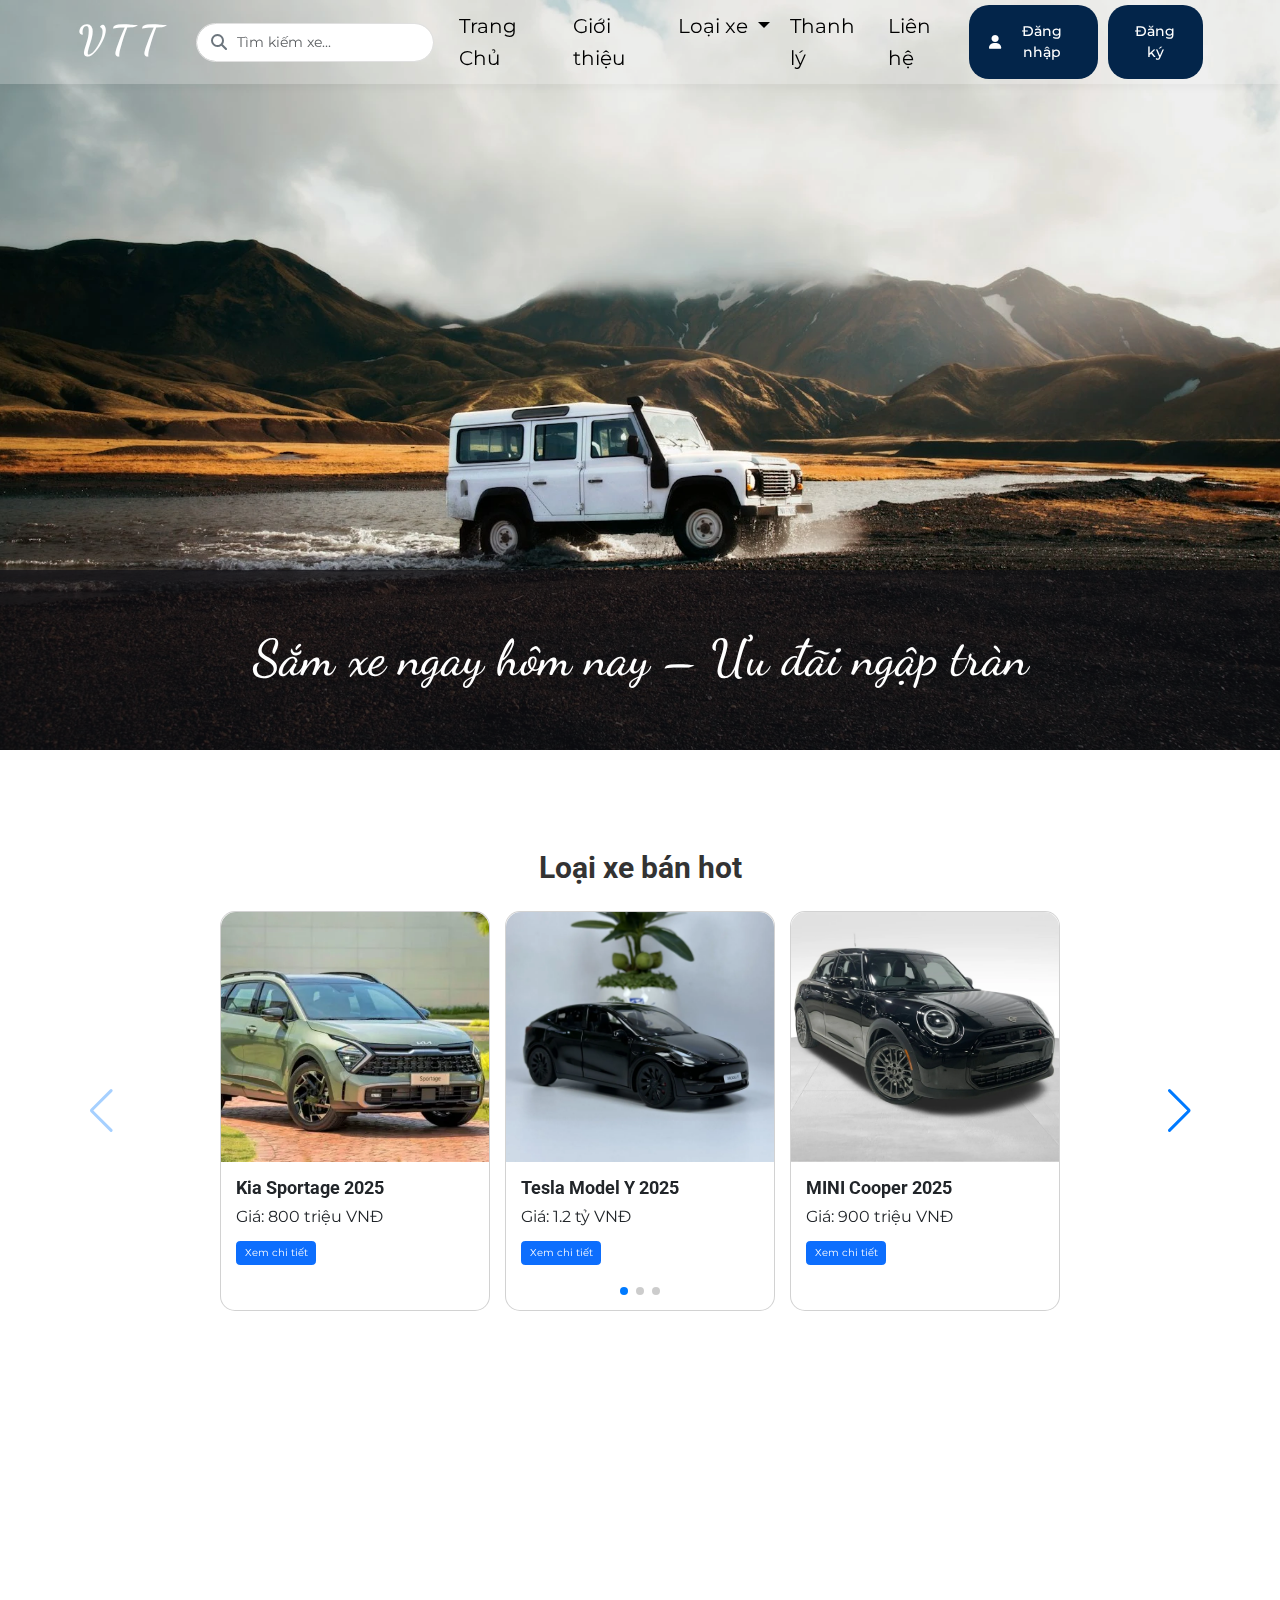
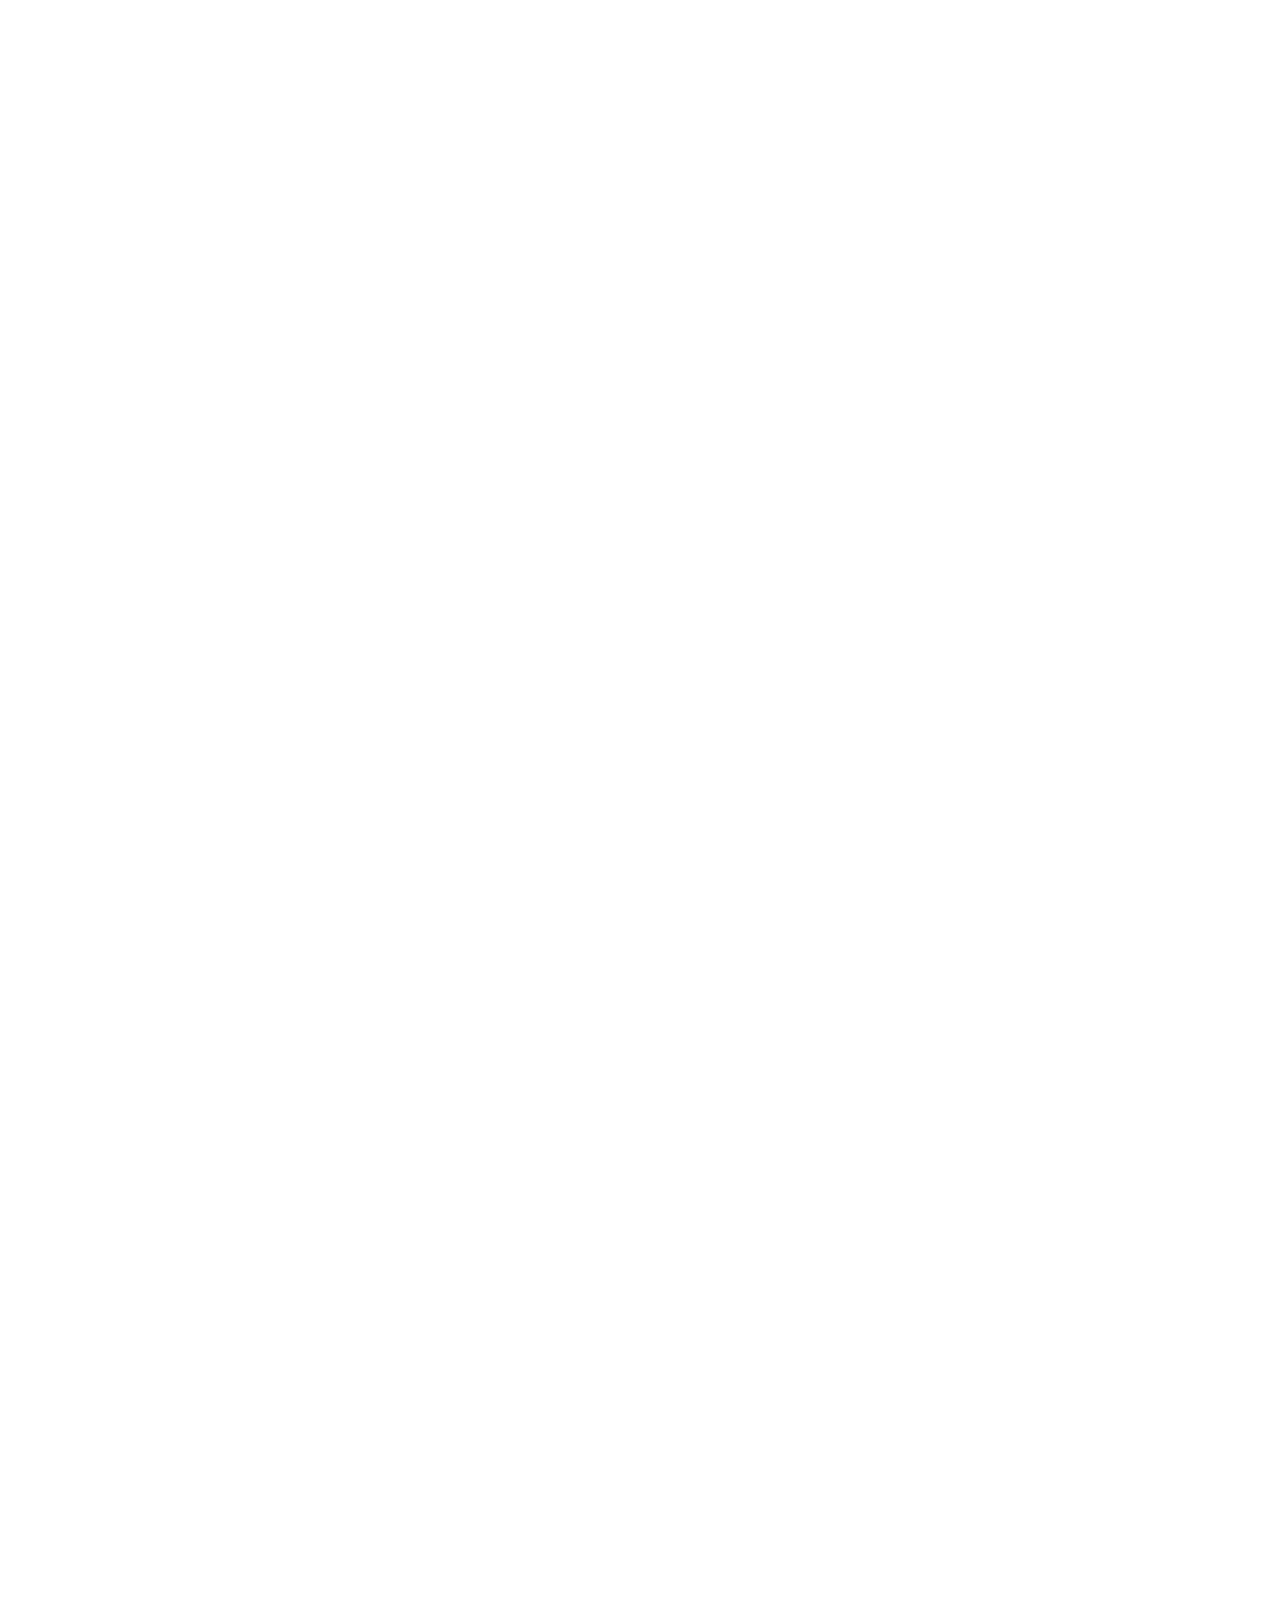
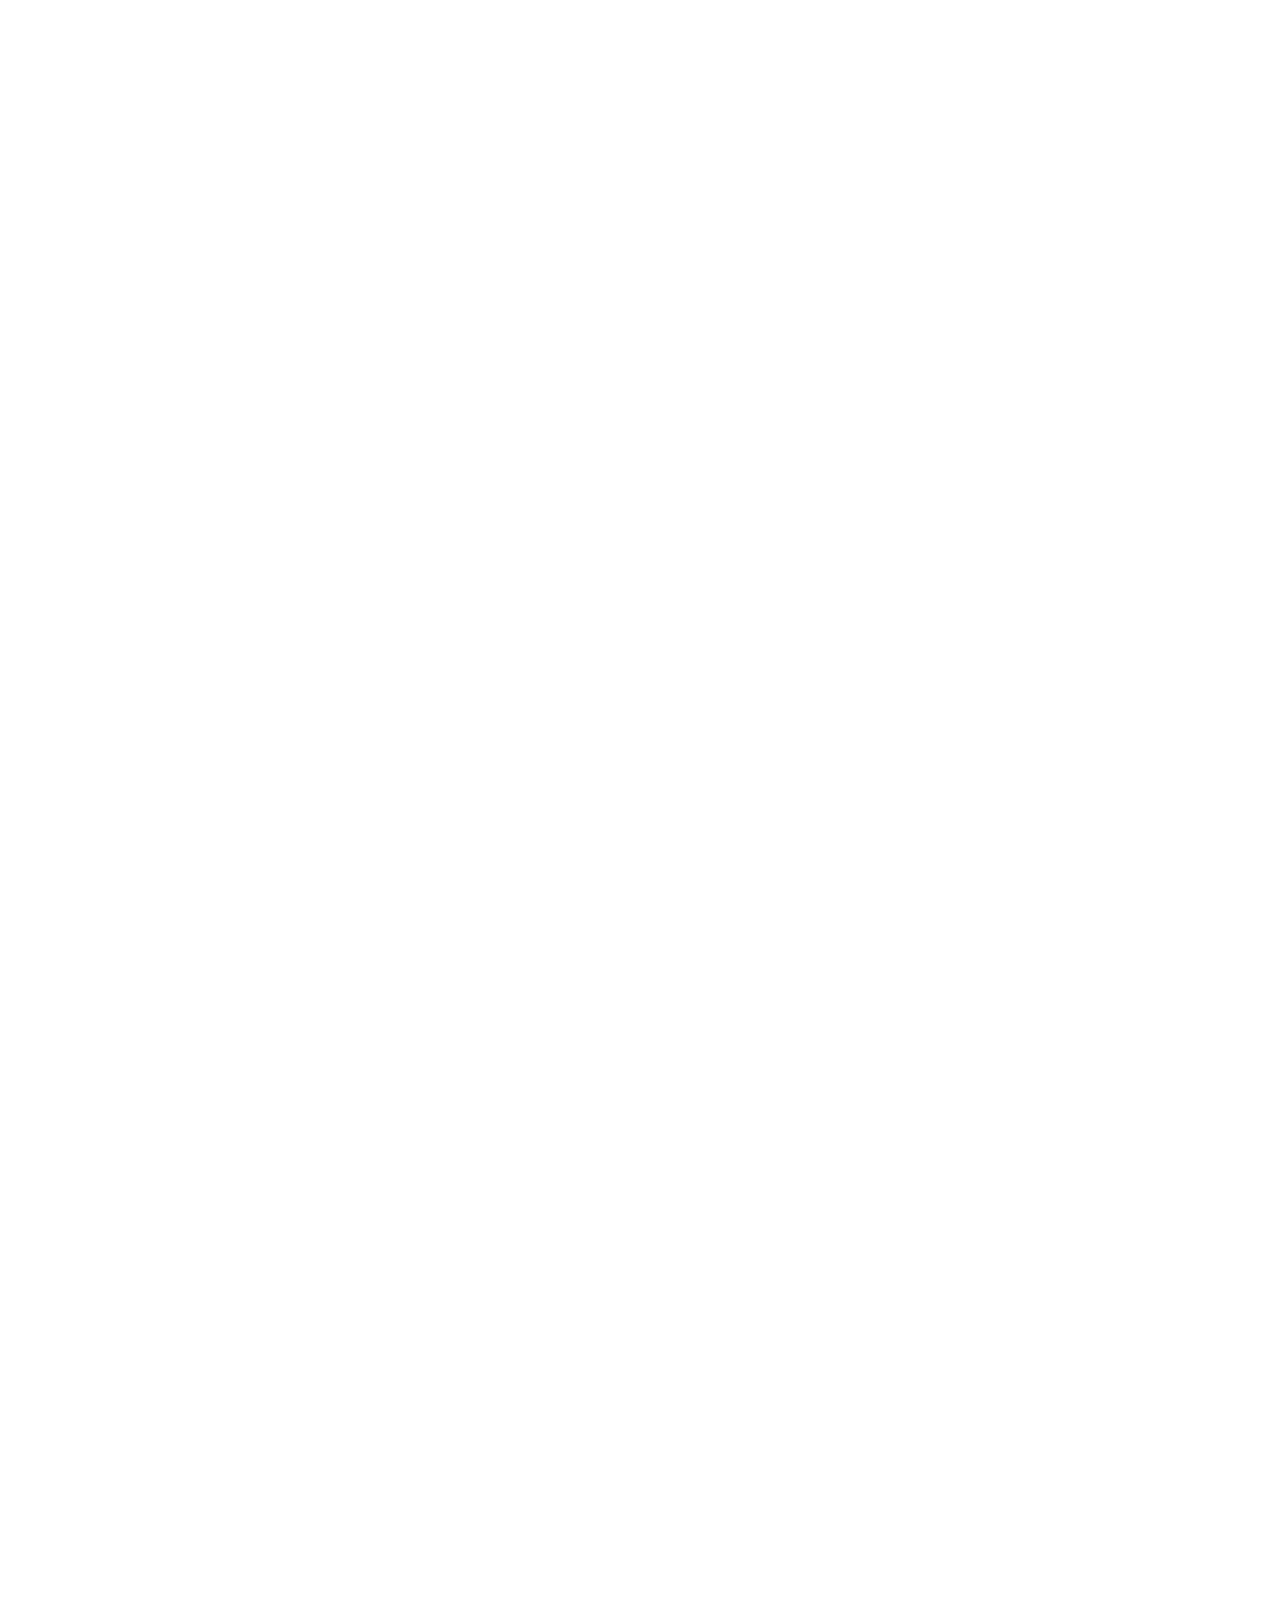
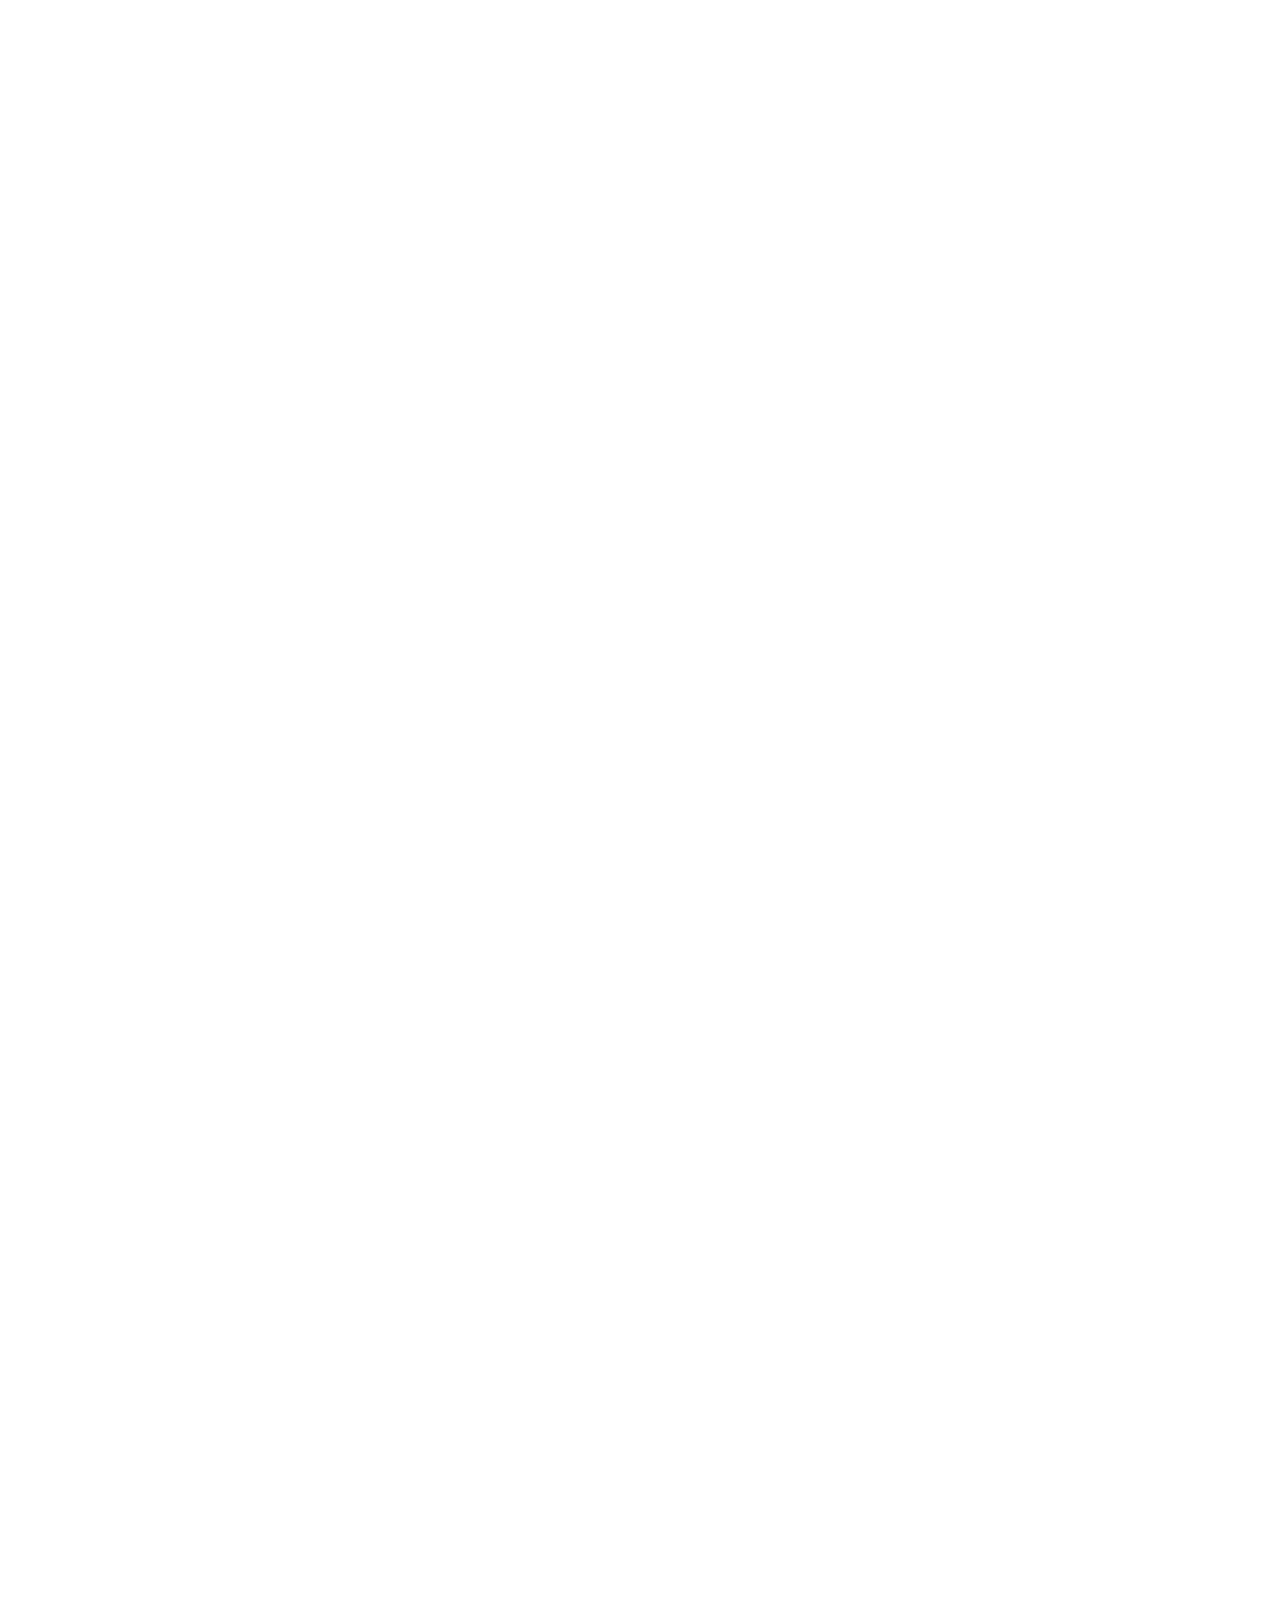
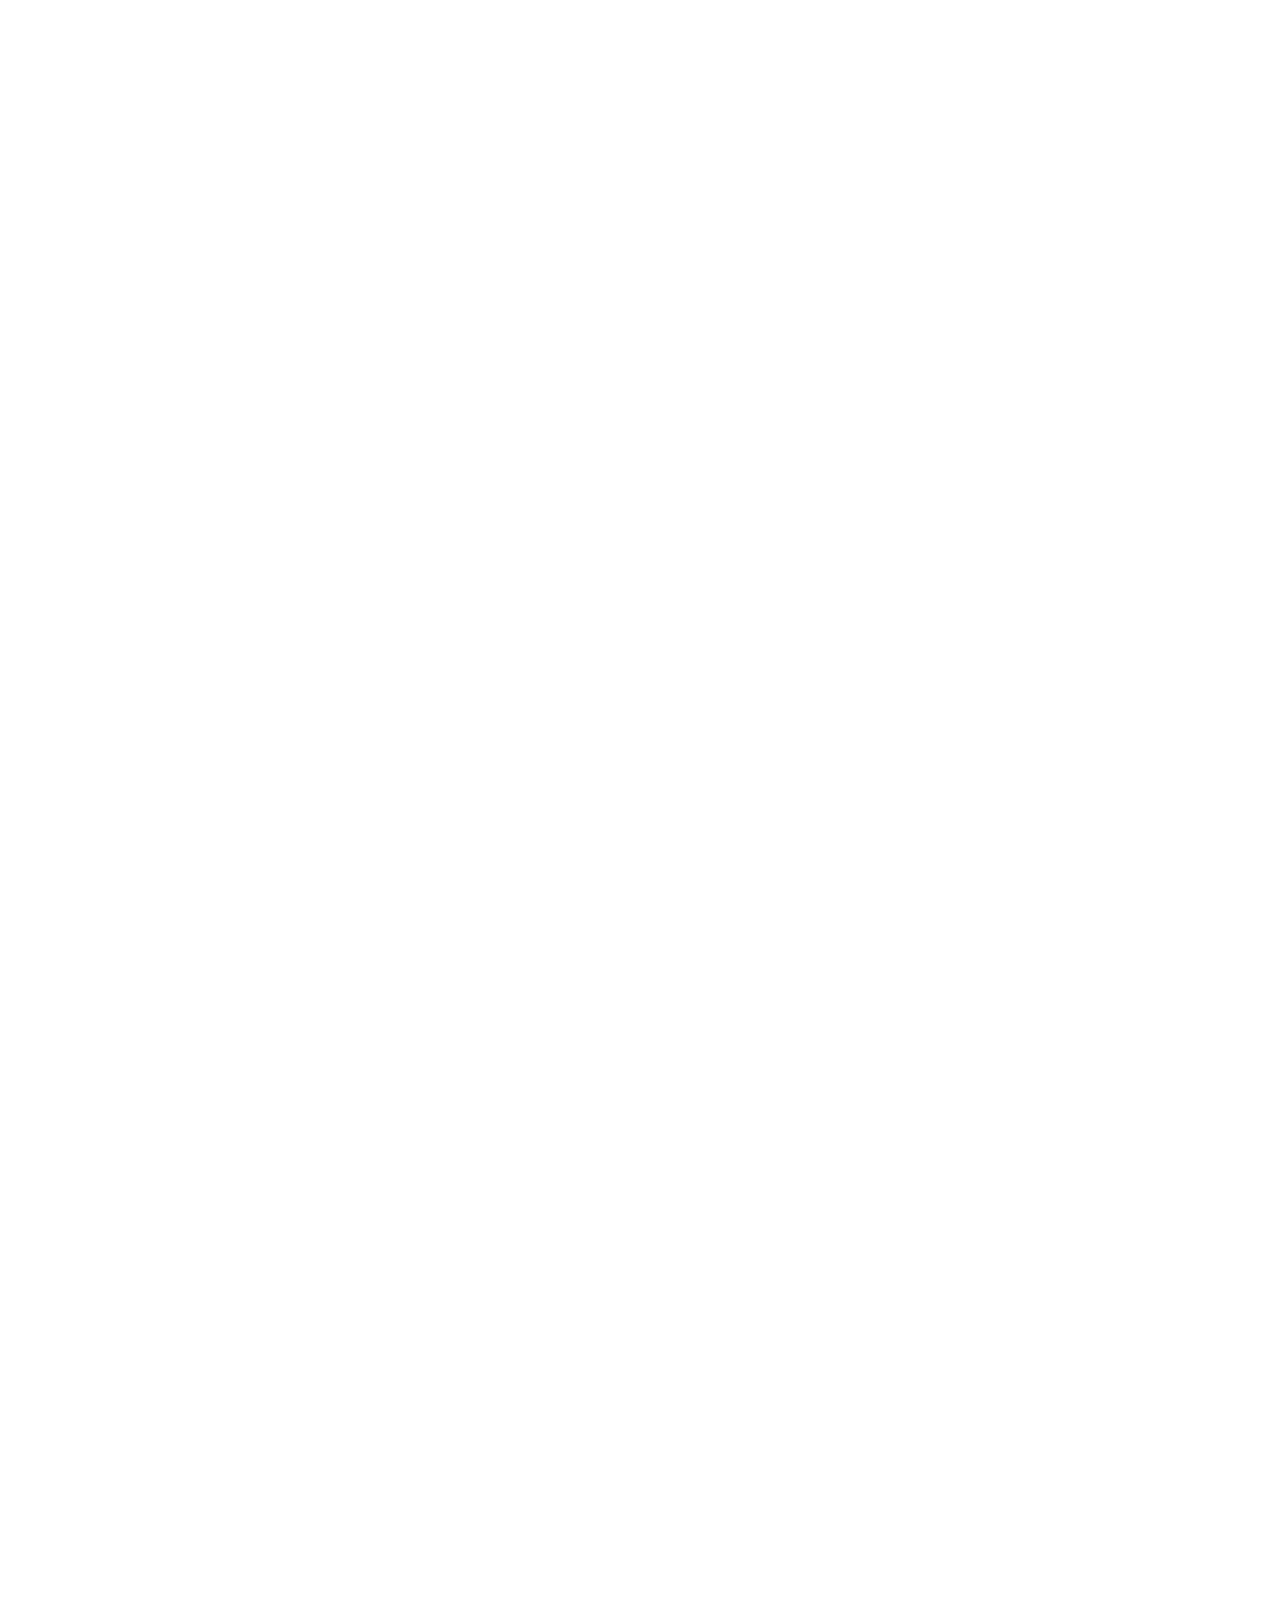
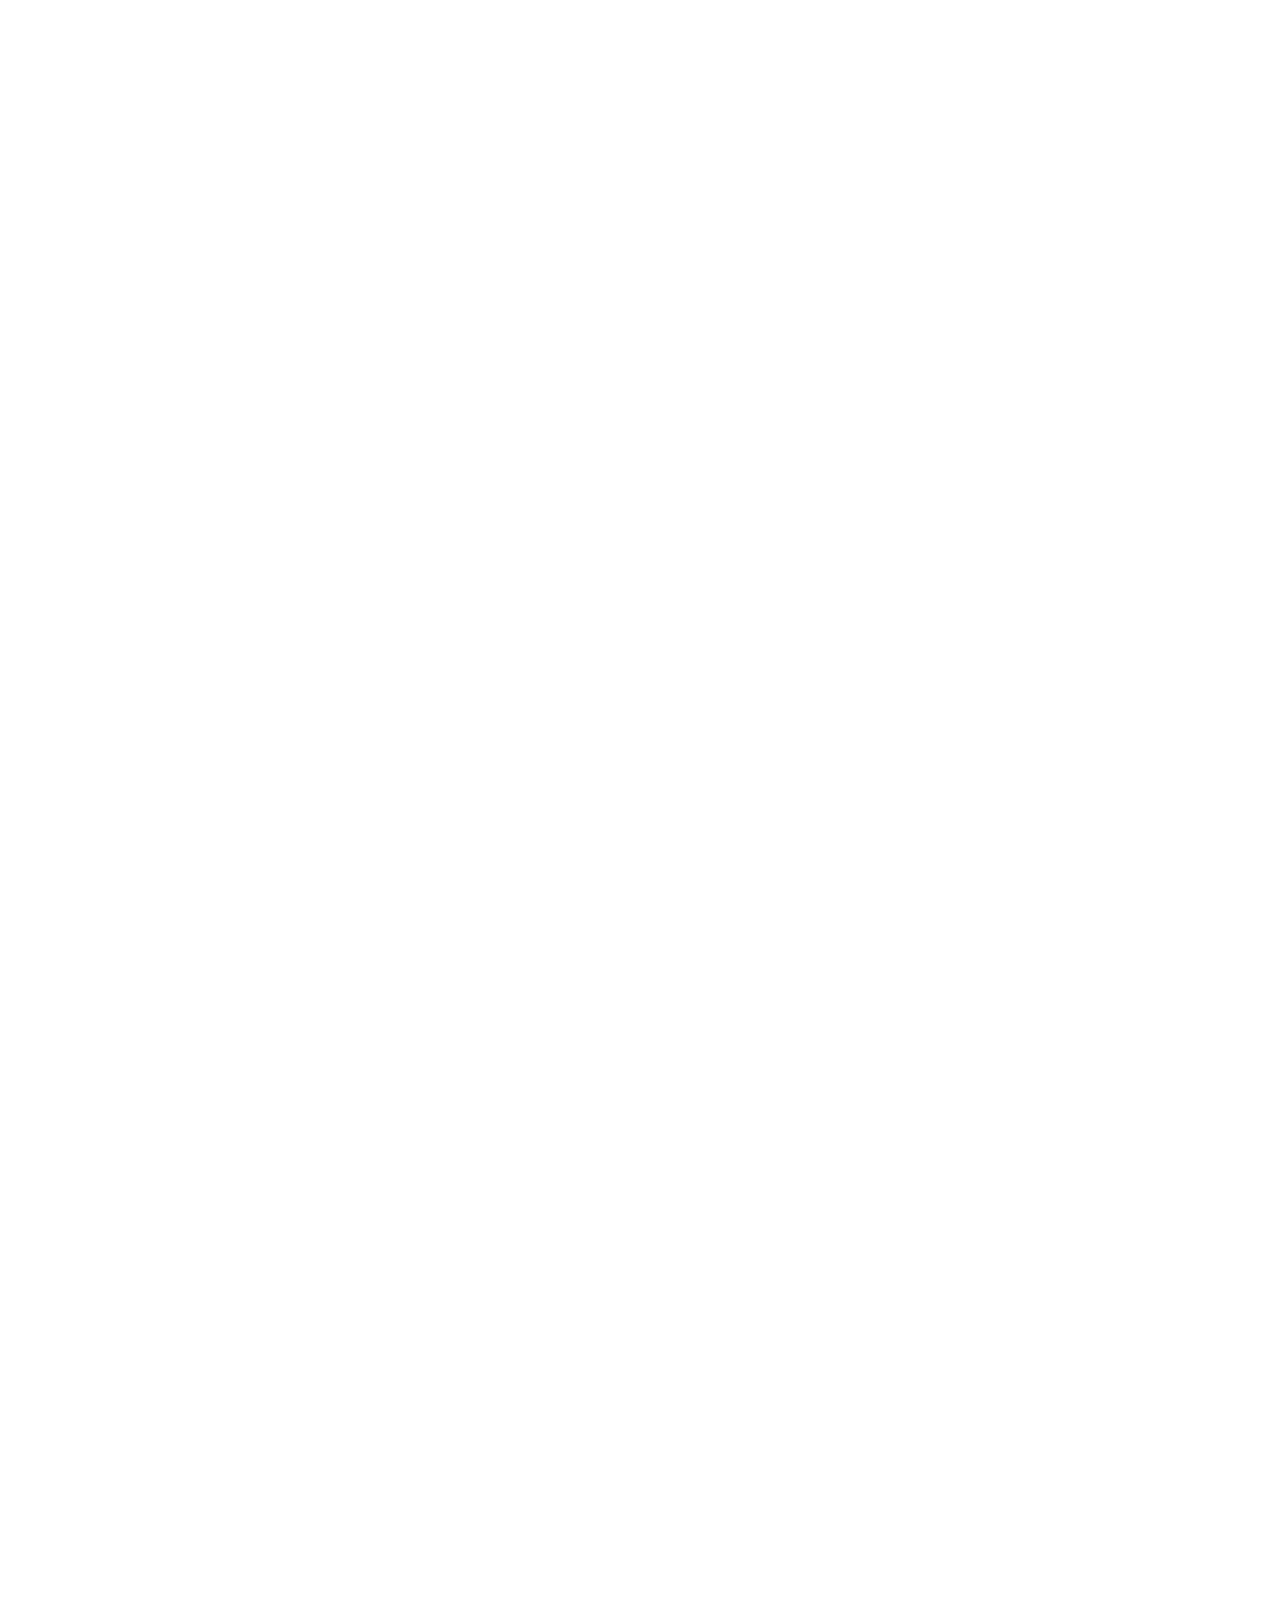
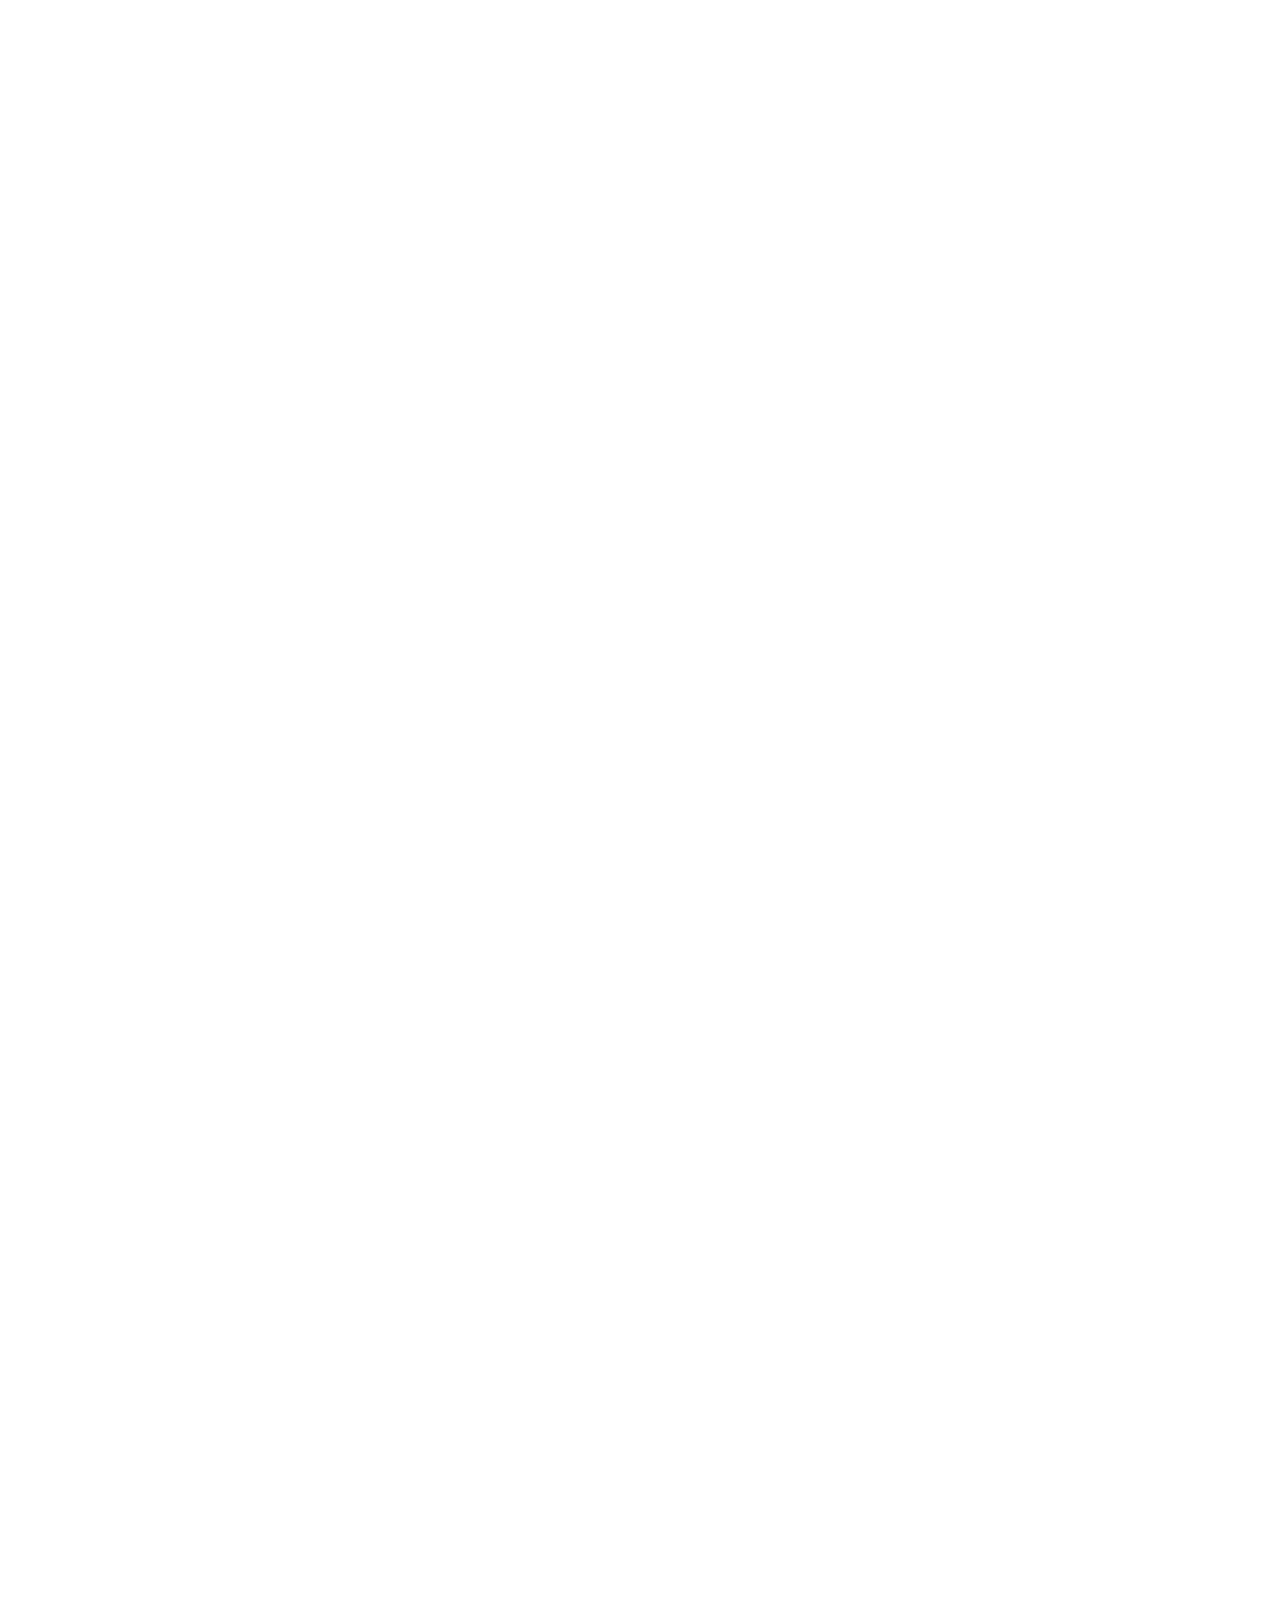
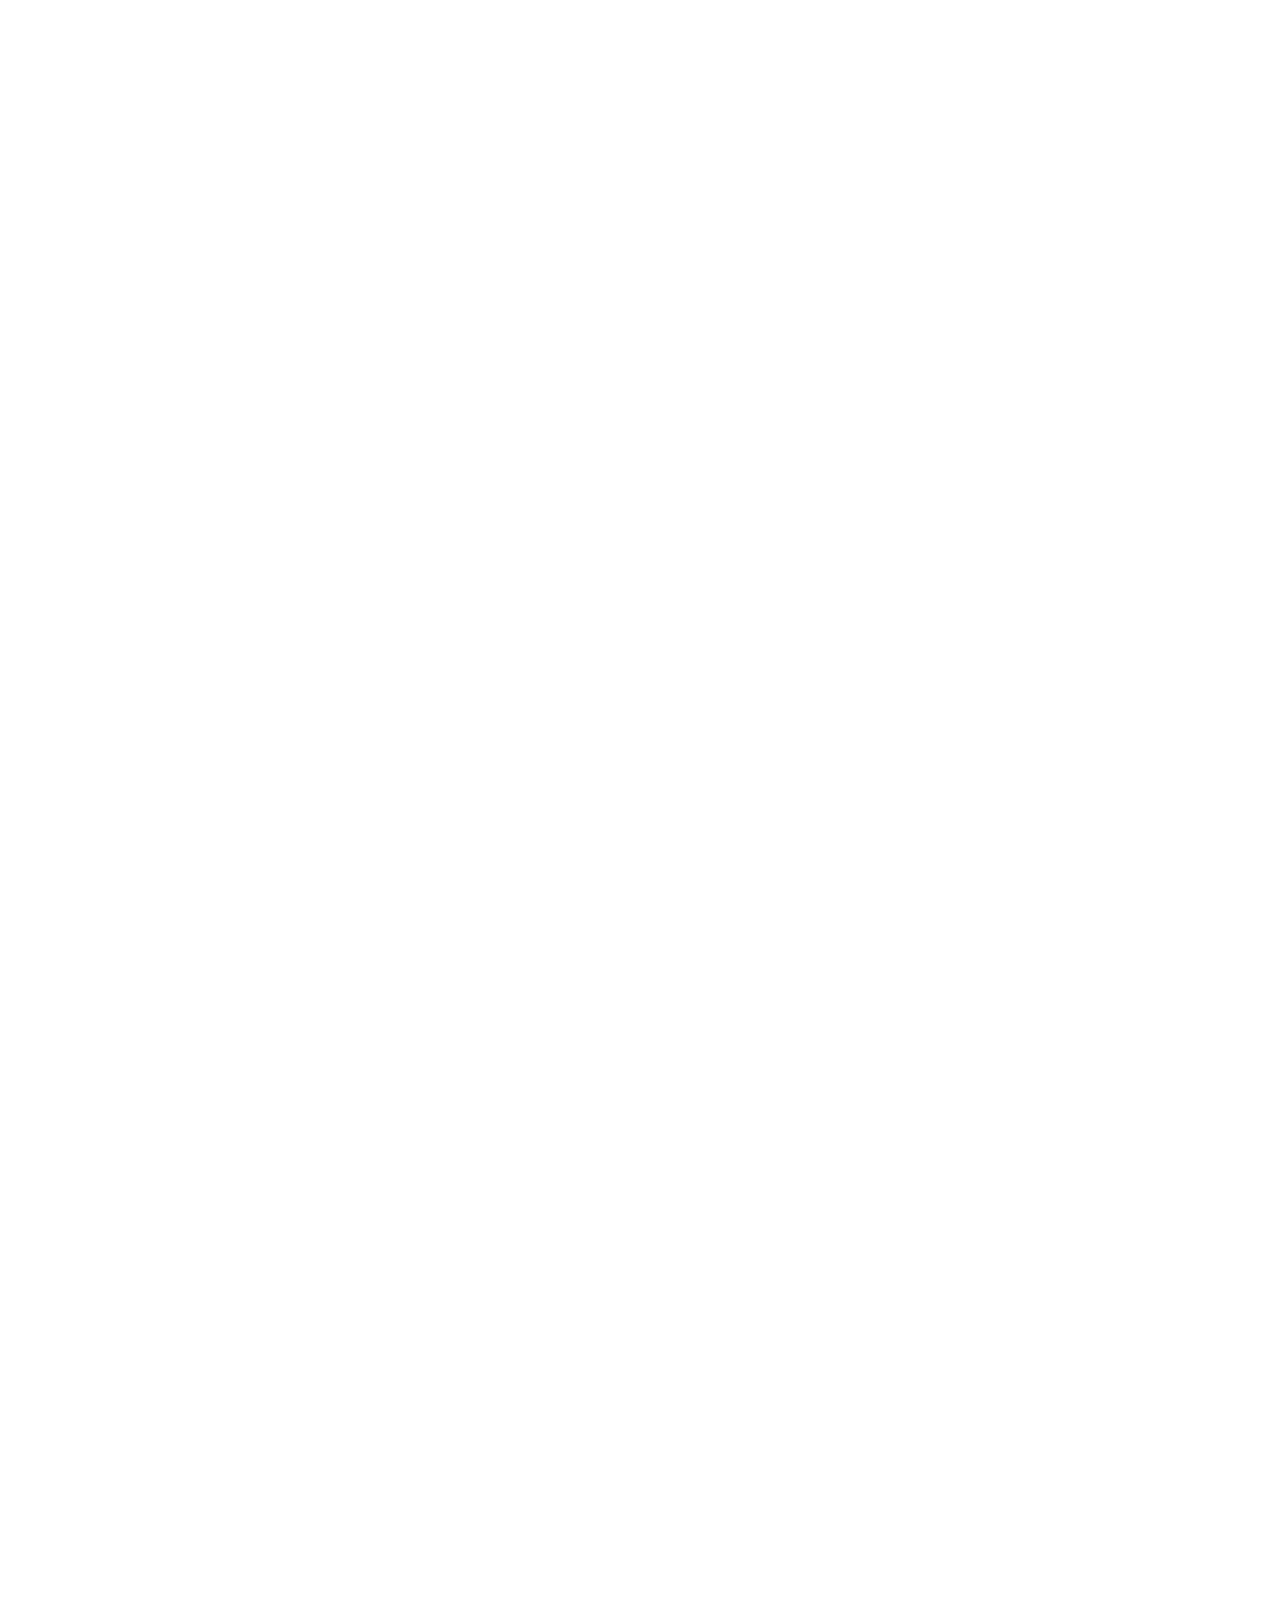
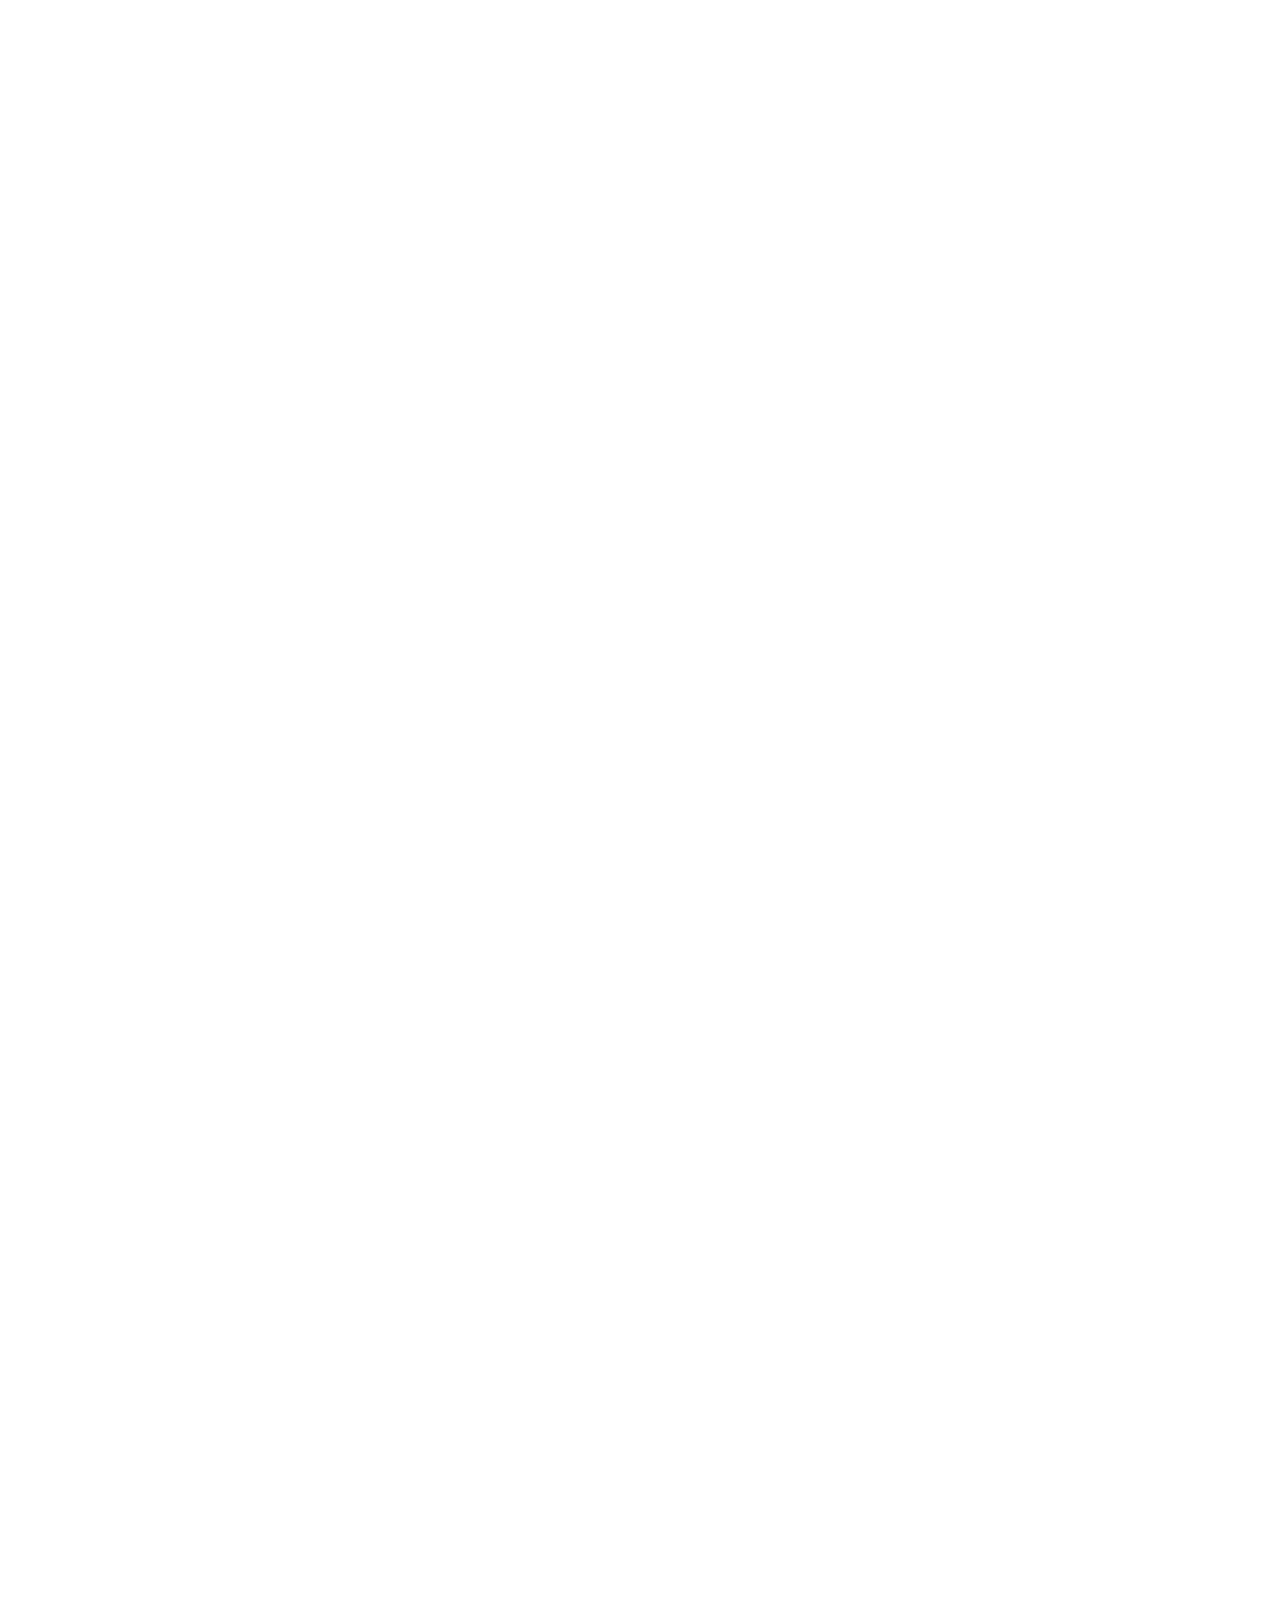
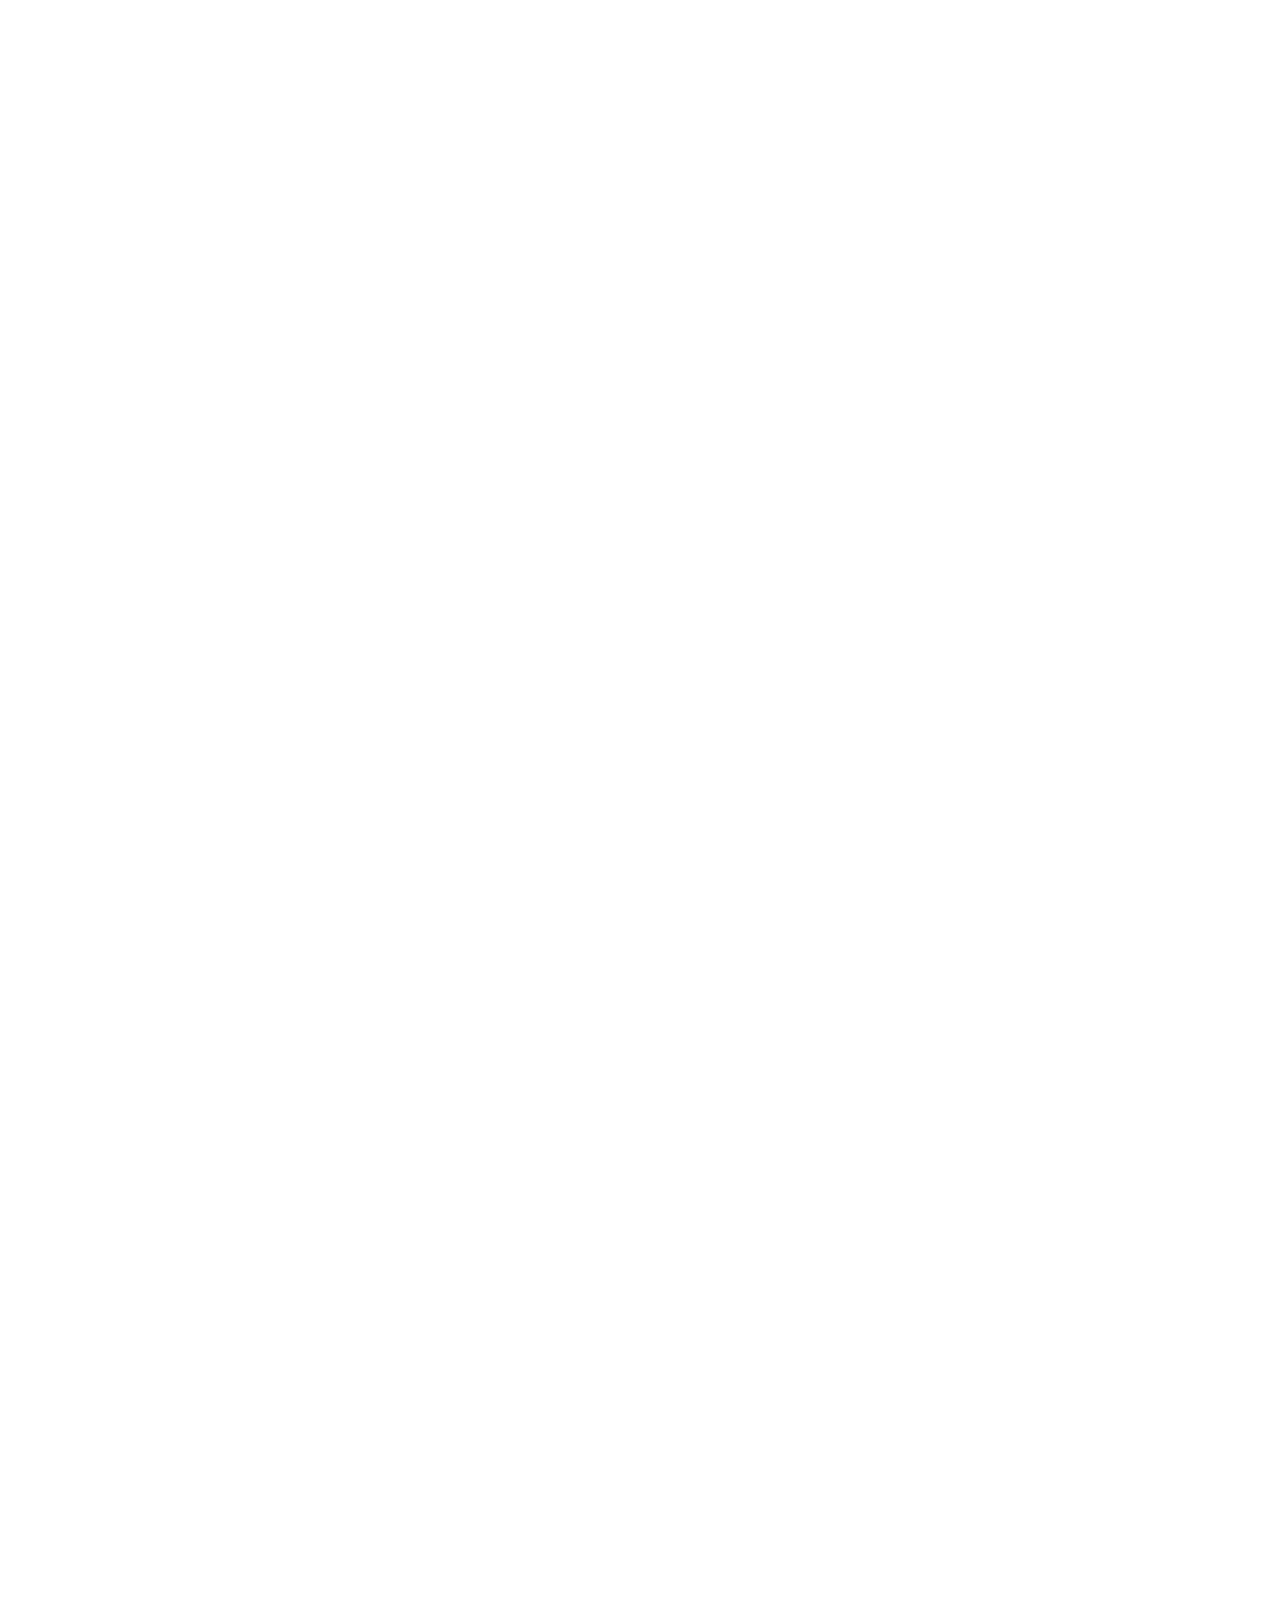
==== index.html @ 9a6e6b1b "first commit" ====
<!DOCTYPE html>
<html lang="vi">
  <head>
    <meta charset="UTF-8" />
    <meta name="viewport" content="width=device-width, initial-scale=1.0" />
    <!-- font chữ -->
    <link rel="preconnect" href="https://fonts.googleapis.com" />
    <link rel="preconnect" href="https://fonts.gstatic.com" crossorigin />
    <link
      href="https://fonts.googleapis.com/css2?family=Dancing+Script:wght@400..700&family=Montserrat:ital,wght@0,100..900;1,100..900&family=Oswald:wght@200..700&family=Roboto:ital,wdth,wght@0,75..100,100..900;1,75..100,100..900&display=swap"
      rel="stylesheet"
    />
    <!-- font aws -->
    <link
      rel="stylesheet"
      href="https://cdnjs.cloudflare.com/ajax/libs/font-awesome/6.5.2/css/all.min.css"
    />
    <!-- bootstrap -->
    <link
      href="https://cdn.jsdelivr.net/npm/bootstrap@5.3.3/dist/css/bootstrap.min.css"
      rel="stylesheet"
      integrity="sha384-QWTKZyjpPEjISv5WaRU9OFeRpok6YctnYmDr5pNlyT2bRjXh0JMhjY6hW+ALEwIH"
      crossorigin="anonymous"
    />
    <!-- swiper css -->
    <link
      rel="stylesheet"
      href="https://cdn.jsdelivr.net/npm/swiper@11/swiper-bundle.min.css"
    />
    <!-- base-->
    <link rel="stylesheet" href="./assets/css/base.css" />

    <!-- style main -->
    <link rel="stylesheet" href="./assets/css/main.css" />

    <!-- responsive -->
    <link rel="stylesheet" href="./assets/css/responsive.css" />
    <title>CarSelling</title>
  </head>
  <!-- body -->
  <body style="height: 100000px">
    <header>
      <div class="container-fluid">
        <nav class="navbar navbar-expand-lg fixed-top">
          <div class="container">
            <!-- Logo -->
            <a class="navbar-brand d-flex align-items-center" href="#">
              <!-- <img
                src="./assets/imgs/logo.webp"
                alt="VIT CARS"
                class="thumb-nb"
              /> -->
              <h1 class="logo-heading">VTT</h1>
            </a>

            <!-- Thanh tìm kiếm (luôn hiển thị) -->
            <div class="search-form-container">
              <form class="search-form" role="search">
                <i class="fas fa-search search-icon"></i>
                <input
                  class="form-control"
                  type="search"
                  placeholder="Tìm kiếm xe..."
                  aria-label="Search"
                />
              </form>
            </div>

            <!-- Nút hamburger cho thiết bị di động -->
            <button
              class="navbar-toggler"
              type="button"
              data-bs-toggle="offcanvas"
              data-bs-target="#offcanvasNavbar"
              aria-controls="offcanvasNavbar"
            >
              <span class="navbar-toggler-icon"></span>
            </button>

            <!-- Nội dung navbar -->
            <div
              class="offcanvas offcanvas-end"
              tabindex="-1"
              id="offcanvasNavbar"
              aria-labelledby="offcanvasNavbarLabel"
            >
              <div class="offcanvas-header">
                <h5 class="offcanvas-title" id="offcanvasNavbarLabel">Menu</h5>
                <button
                  type="button"
                  class="btn-close"
                  data-bs-dismiss="offcanvas"
                  aria-label="Close"
                ></button>
              </div>
              <div class="offcanvas-body">
                <!-- Menu -->
                <ul
                  class="navbar-nav justify-content-start flex-grow-1 pe-3 gap-3"
                >
                  <li class="nav-item">
                    <a class="nav-link active" aria-current="page" href="#"
                      >Trang Chủ</a
                    >
                  </li>
                  <li class="nav-item">
                    <a class="nav-link" href="#">Giới thiệu</a>
                  </li>
                  <li class="nav-item dropdown">
                    <a
                      class="nav-link dropdown-toggle"
                      href="#"
                      role="button"
                      data-bs-toggle="dropdown"
                      aria-expanded="false"
                    >
                      Loại xe
                    </a>
                    <ul class="dropdown-menu">
                      <li><a class="dropdown-item" href="#">Xe Sedan</a></li>
                      <li><a class="dropdown-item" href="#">Xe SUV</a></li>
                      <li><a class="dropdown-item" href="#">Xe bán tải</a></li>
                      <li>
                        <hr class="dropdown-divider" />
                      </li>
                      <li><a class="dropdown-item" href="#">Xem tất cả</a></li>
                    </ul>
                  </li>
                  <li class="nav-item">
                    <a class="nav-link" href="./banxecuaban.html">Thanh lý</a>
                  </li>
                  <li class="nav-item">
                    <a class="nav-link" href="#">Liên hệ</a>
                  </li>
                </ul>

                <!-- Nút Đăng nhập và Đăng ký -->
                <div class="auth-buttons">
                  <a
                    href="#"
                    class="btn btn-login btn-register d-flex justify-content-center align-items-center"
                  >
                    <i class="fas fa-user"></i> Đăng nhập
                  </a>
                  <a
                    href="#"
                    class="btn btn-login btn-register d-flex justify-content-center align-items-center"
                    >Đăng ký</a
                  >
                </div>
              </div>
            </div>
          </div>
        </nav>
        <div class="content-header">
          <h1 class="heading-header">Sắm xe ngay hôm nay – Ưu đãi ngập tràn</h1>
        </div>
      </div>
    </header>

    <main div class="container-main__full">
      <div class="container container-main__fix">
        <h2 class="heading-2_main">Loại xe bán hot</h2>
        <div class="swiper hot-cars-slider">
          <div class="swiper-wrapper">
            <!-- Slide 1 -->
            <div class="swiper-slide">
              <div class="row justify-content-center">
                <!-- Card 1 -->
                <div class="col-md-3">
                  <div class="card">
                    <img
                      class="thumb-hot"
                      src="assets/imgs/kia-sportage-1-640x402.webp"
                      alt="Kia Sportage"
                    />
                    <div class="card-body">
                      <h5 class="card-title">Kia Sportage 2025</h5>
                      <p class="card-text">Giá: 800 triệu VNĐ</p>
                      <a href="#" class="btn btn-primary">Xem chi tiết</a>
                    </div>
                  </div>
                </div>
                <!-- Card 2 -->
                <div class="col-md-3">
                  <div class="card">
                    <img
                      class="thumb-hot"
                      src="assets/imgs/tesla.webp"
                      alt="Tesla Model Y"
                    />
                    <div class="card-body">
                      <h5 class="card-title">Tesla Model Y 2025</h5>
                      <p class="card-text">Giá: 1.2 tỷ VNĐ</p>
                      <a href="#" class="btn btn-primary">Xem chi tiết</a>
                    </div>
                  </div>
                </div>
                <!-- Card 3 -->
                <div class="col-md-3">
                  <div class="card">
                    <img
                      class="thumb-hot"
                      src="assets/imgs/MINI-Cooper.webp"
                      alt="MINI Cooper"
                    />
                    <div class="card-body">
                      <h5 class="card-title">MINI Cooper 2025</h5>
                      <p class="card-text">Giá: 900 triệu VNĐ</p>
                      <a href="#" class="btn btn-primary">Xem chi tiết</a>
                    </div>
                  </div>
                </div>
              </div>
            </div>
            <!-- Slide 2 -->
            <div class="swiper-slide">
              <div class="row justify-content-center">
                <div class="col-md-3">
                  <div class="card">
                    <img
                      class="thumb-hot"
                      src="https://images.unsplash.com/photo-1502877338535-766e1452684a"
                      alt="Kia Sportage"
                    />
                    <div class="card-body">
                      <h5 class="card-title">Kia Sportage 2025</h5>
                      <p class="card-text">Giá: 800 triệu VNĐ</p>
                      <a href="#" class="btn btn-primary">Xem chi tiết</a>
                    </div>
                  </div>
                </div>
                <!-- Card 2 -->
                <div class="col-md-3">
                  <div class="card">
                    <img
                      class="thumb-hot"
                      src="https://images.unsplash.com/photo-1550355291-bbee04a92027"
                      alt="Tesla Model Y"
                    />
                    <div class="card-body">
                      <h5 class="card-title">Tesla Model Y 2025</h5>
                      <p class="card-text">Giá: 1.2 tỷ VNĐ</p>
                      <a href="#" class="btn btn-primary">Xem chi tiết</a>
                    </div>
                  </div>
                </div>
                <!-- Card 3 -->
                <div class="col-md-3">
                  <div class="card">
                    <img
                      class="thumb-hot"
                      src="https://images.unsplash.com/photo-1581235720704-06d3acfcb36f"
                      alt="MINI Cooper"
                    />
                    <div class="card-body">
                      <h5 class="card-title">MINI Cooper 2025</h5>
                      <p class="card-text">Giá: 900 triệu VNĐ</p>
                      <a href="#" class="btn btn-primary">Xem chi tiết</a>
                    </div>
                  </div>
                </div>
              </div>
            </div>
            <div class="swiper-slide">
              <div class="row justify-content-center">
                <div class="col-md-3">
                  <div class="card">
                    <img
                      class="thumb-hot"
                      src="./assets/imgs/Mitsubishi-Xpander.webp"
                      alt="Mitsubishi Xpander"
                    />
                    <div class="card-body">
                      <h5 class="card-title">Mitsubishi Xpander</h5>
                      <p class="card-text">Giá: 600 triệu VNĐ</p>
                      <a href="#" class="btn btn-primary">Xem chi tiết</a>
                    </div>
                  </div>
                </div>
                <!-- Card 2 -->
                <div class="col-md-3">
                  <div class="card">
                    <img
                      class="thumb-hot"
                      src="https://images.unsplash.com/photo-1550355291-bbee04a92027"
                      alt="Tesla Model Y"
                    />
                    <div class="card-body">
                      <h5 class="card-title">Tesla Model Y 2025</h5>
                      <p class="card-text">Giá: 1.2 tỷ VNĐ</p>
                      <a href="#" class="btn btn-primary">Xem chi tiết</a>
                    </div>
                  </div>
                </div>
                <!-- Card 3 -->
                <div class="col-md-3">
                  <div class="card">
                    <img
                      class="thumb-hot"
                      src="https://images.unsplash.com/photo-1581235720704-06d3acfcb36f"
                      alt="MINI Cooper"
                    />
                    <div class="card-body">
                      <h5 class="card-title">MINI Cooper 2025</h5>
                      <p class="card-text">Giá: 900 triệu VNĐ</p>
                      <a href="#" class="btn btn-primary">Xem chi tiết</a>
                    </div>
                  </div>
                </div>
              </div>
            </div>
          </div>
          <!-- Nút điều hướng -->
          <div class="swiper-button-next"></div>
          <div class="swiper-button-prev"></div>
          <!-- Thanh phân trang -->
          <div class="swiper-pagination"></div>
        </div>
      </div>
    </main>

    <!-- js bootstrap -->
    <script
      src="https://cdn.jsdelivr.net/npm/bootstrap@5.3.3/dist/js/bootstrap.bundle.min.js"
      integrity="sha384-YvpcrYf0tY3lHB60NNkmXc5s9fDVZLESaAA55NDzOxhy9GkcIdslK1eN7N6jIeHz"
      crossorigin="anonymous"
    ></script>
    <!-- swiper js -->
    <script src="https://cdn.jsdelivr.net/npm/swiper@11/swiper-bundle.min.js"></script>
    <script src="./assets/js/script.js"></script>

    <!-- my js  -->
    <script src="./assets/js/script.js"></script>
  </body>
</html>
---- assets/css/base.css ----
/* Custom Reset CSS*/
* {
  margin: 0;
  padding: 0;
  box-sizing: border-box;
}

html {
  font-size: 62.5%;
  scroll-behavior: smooth;
}

body {
  font-family: "Montserrat", sans-serif;
  line-height: 1.6;
  color: #333;
  background-color: #fff;
  font-size: 1.6rem;
}

h1,
h2,
h3,
h4,
h5,
h6 {
  font-family: "Roboto", sans-serif;
  font-weight: 700;
}

ul,
ol {
  list-style: none;
}

a {
  text-decoration: none;
  color: inherit;
}

img {
  max-width: 100%;
  height: auto;
  display: block;
}

table {
  border-collapse: collapse;
}

input,
button,
textarea,
select {
  font: inherit;
  margin: 0;
}
---- assets/css/main.css ----
.container-fluid {
  min-height: 750px;
  background-image: url(./img/banner.webp);
  background-size: cover;
  background-position: center;
  background-attachment: fixed;
  position: relative;
  display: flex;
  justify-content: center;
}
/* =================================================header =======================================*/
/* Tùy chỉnh CSS cho navbar ===============*/
.navbar {
  background-color: #efefef3f;
  transition: background-color 0.8s ease;
  box-shadow: 0 2px 10px rgba(0, 0, 0, 0.05); /* Đổ bóng nhẹ */
}

.navbar-scrolled {
  background-color: #058fc1;
  transition: background-color 0.8s ease;
}

.logo-heading {
  font-size: 4rem;
  color: #ffffff;
  font-family: "Dancing Script", cursive;
  letter-spacing: 5px;
  font-weight: 700;
}
.navbar-brand img {
  max-height: 50px; /* Kích thước logo */
}

.navbar-nav .nav-link {
  font-size: 2rem;
  font-weight: 400;
  color: #000000; /* Màu chữ đậm */
  padding: 5px 10px;
  transition: border-radius 0.5s ease, box-shadow 0.5s ease;
}

.navbar-nav .nav-link:hover {
  box-shadow: 2px 1px 2px rgba(106, 9, 9, 0.2);
  border-radius: 3px;
}

.navbar-nav .nav-item.active .nav-link {
  color: #2e5278; /* Màu cho mục đang active */
  font-weight: 600;
}

/* Tùy chỉnh dropdown */
.dropdown-menu {
  border: none;
  box-shadow: 0 2px 10px rgba(0, 0, 0, 0.1);
  border-radius: 8px;
  padding: 10px 0;
}

.dropdown-item {
  font-size: 14px;
  padding: 8px 20px;
  transition: background-color 0.3s ease;
}

.dropdown-item:hover {
  background-color: #f8f9fa;
}

/* Tùy chỉnh thanh tìm kiếm */
.search-form {
  position: relative;
  width: 100%;
  max-width: 300px; /* Giới hạn chiều rộng trên desktop */
}

.search-form .form-control {
  border-radius: 20px;
  padding: 8px 15px 8px 40px; /* Để chừa chỗ cho biểu tượng kính lúp */
  border: 1px solid #e0e0e0;
  font-size: 14px;
  transition: border-color 0.3s ease, box-shadow 0.3s ease;
}

.search-form .form-control:focus {
  border-color: #007bff;
  box-shadow: 0 0 5px rgba(0, 123, 255, 0.3);
}

.search-form .search-icon {
  position: absolute;
  left: 15px;
  top: 50%;
  transform: translateY(-50%);
  color: #6c757d;
}

/* Tùy chỉnh nút Đăng nhập và Đăng ký */
.btn-login {
  border: 1px solid #007bff;
  color: #007bff;
  border-radius: 20px;
  padding: 8px 20px;
  font-weight: 500;
  font-size: 14px;
  display: flex;
  align-items: center;
  gap: 5px;
  transition: all 0.3s ease;
}

.btn-login:hover {
  background-color: #007bff;
  color: white;
}

.btn-register {
  border: none;
  background-color: #03254a;
  color: white;
  border-radius: 20px;
  padding: 8px 20px;
  font-weight: 500;
  font-size: 14px;
  transition: background-color 0.3s ease;
}

.btn-register:hover {
  background-color: #0056b3;
}

/* ========================= */
.content-header {
  position: absolute;
  bottom: 0;
  width: 100%;
  height: 180px;
  background-color: #101016b2;
  padding: 10px;
  display: flex;
  justify-content: center;
  align-items: center;
}
.heading-header {
  text-align: center;
  color: #ffff;
  font-family: "Dancing Script", cursive;
  font-weight: 500;
  font-size: 5rem;
}

/* ================================= Main ============================ */
.container-main {
  padding: 30px;
}

.thumb-hot {
  width: 100%;
  height: 250px;
  object-fit: cover;
  border-top-left-radius: 15px;
  border-top-right-radius: 15px;
}

.container-main__fix {
  padding-top: 100px;
}

.heading-2_main {
  font-size: 3rem;
  text-align: center;
  margin-bottom: 25px;
}

.card {
  max-width: 500px;
  min-height: 400px;
  border-radius: 15px;
}

.card-title {
  font-size: 1.8rem;
}
.card-body {
  padding: 15px;
}
---- assets/css/responsive.css ----
/* Tùy chỉnh cho màn hình lớn (từ 992px trở lên) */
@media (min-width: 992px) {
  .navbar .container {
    display: flex;
    align-items: center;
    justify-content: space-between; /* Logo bên trái, menu và nút bên phải */
  }

  /* Đặt menu ở giữa */
  .navbar-nav {
    display: flex;
    margin: 0 auto;
  }

  /* Thanh tìm kiếm ở giữa */
  .search-form-container {
    margin: 0 20px;
  }

  /* Đặt nút Đăng nhập và Đăng ký bên phải */
  .auth-buttons {
    display: flex;
    gap: 10px;
  }
}

/* Tùy chỉnh cho thiết bị di động (dưới 992px) */
@media (max-width: 991px) {
  .navbar .container {
    position: relative;
    display: flex;
    align-items: center;
    justify-content: space-between; /* Logo bên trái, nút hamburger bên phải */
  }

  /* Ẩn các mục menu và nút Đăng nhập/Đăng ký trên navbar */
  .navbar-nav,
  .auth-buttons {
    display: none;
  }

  /* Hiển thị thanh tìm kiếm ở giữa */
  .search-form-container {
    position: absolute;
    left: 50%;
    transform: translateX(-50%);
  }

  .search-form {
    max-width: 200px; /* Thu nhỏ thanh tìm kiếm trên mobile */
  }

  /* Đặt nút hamburger bên phải */
  .navbar-toggler {
    order: 2; /* Đảm bảo nút hamburger nằm bên phải */
  }

  /* Hiển thị lại các mục trong offcanvas */
  .offcanvas-body .navbar-nav,
  .offcanvas-body .auth-buttons {
    display: block;
  }

  /* Tùy chỉnh nút Đăng nhập/Đăng ký trong offcanvas */
  .offcanvas-body .auth-buttons {
    margin-top: 15px;
    display: flex;
    gap: 10px;
  }
}
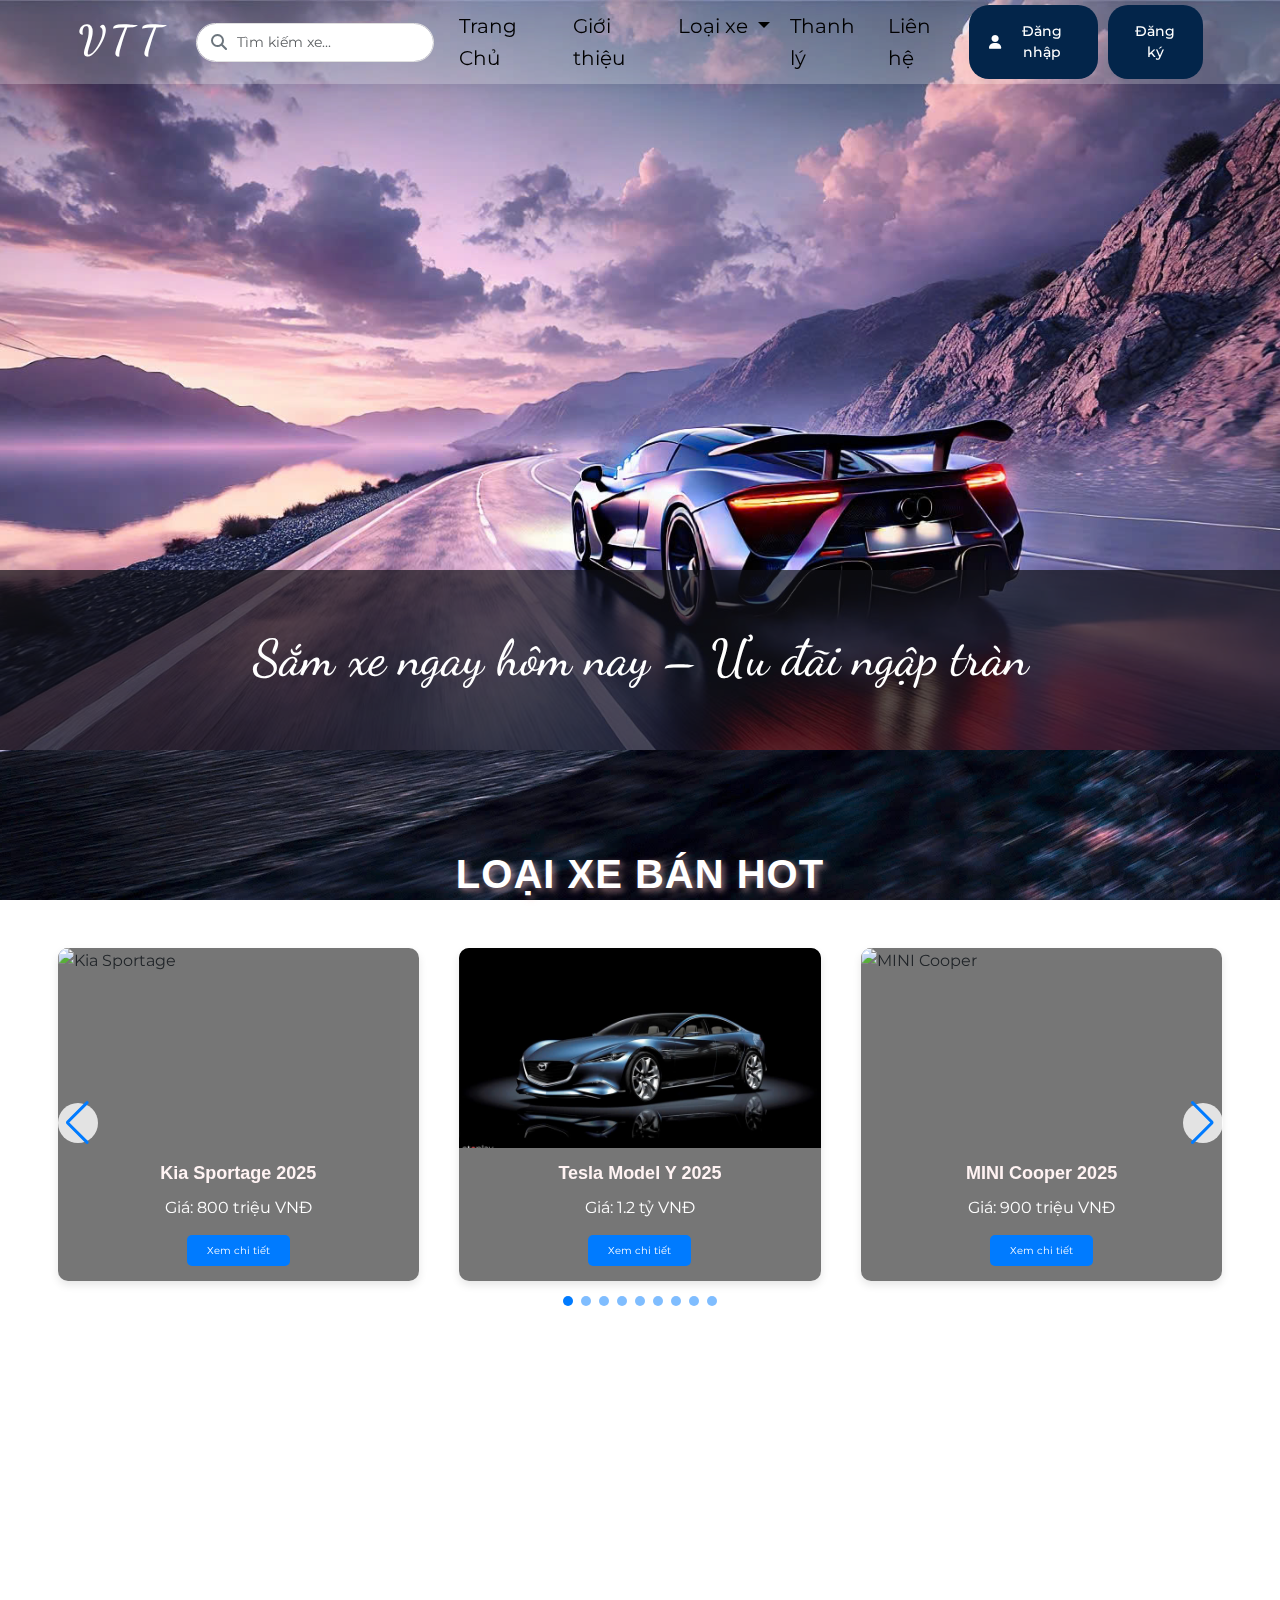
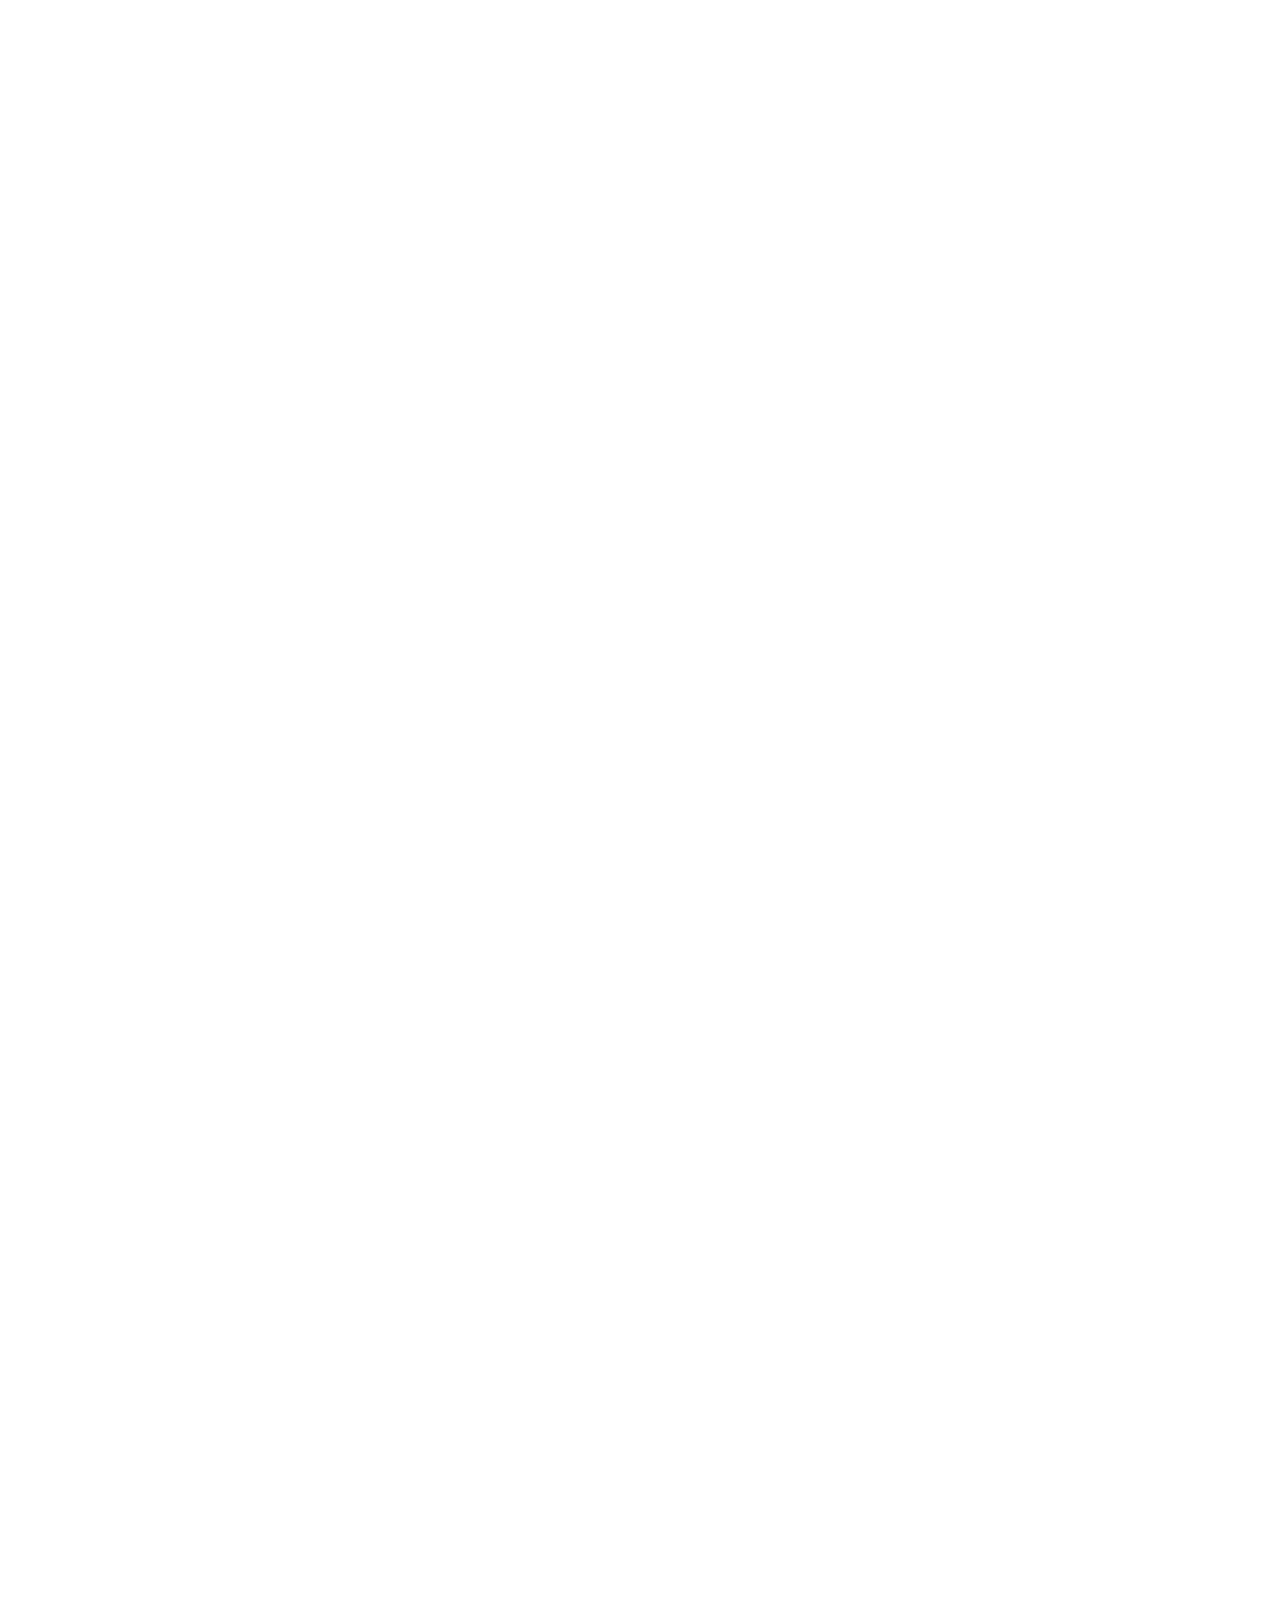
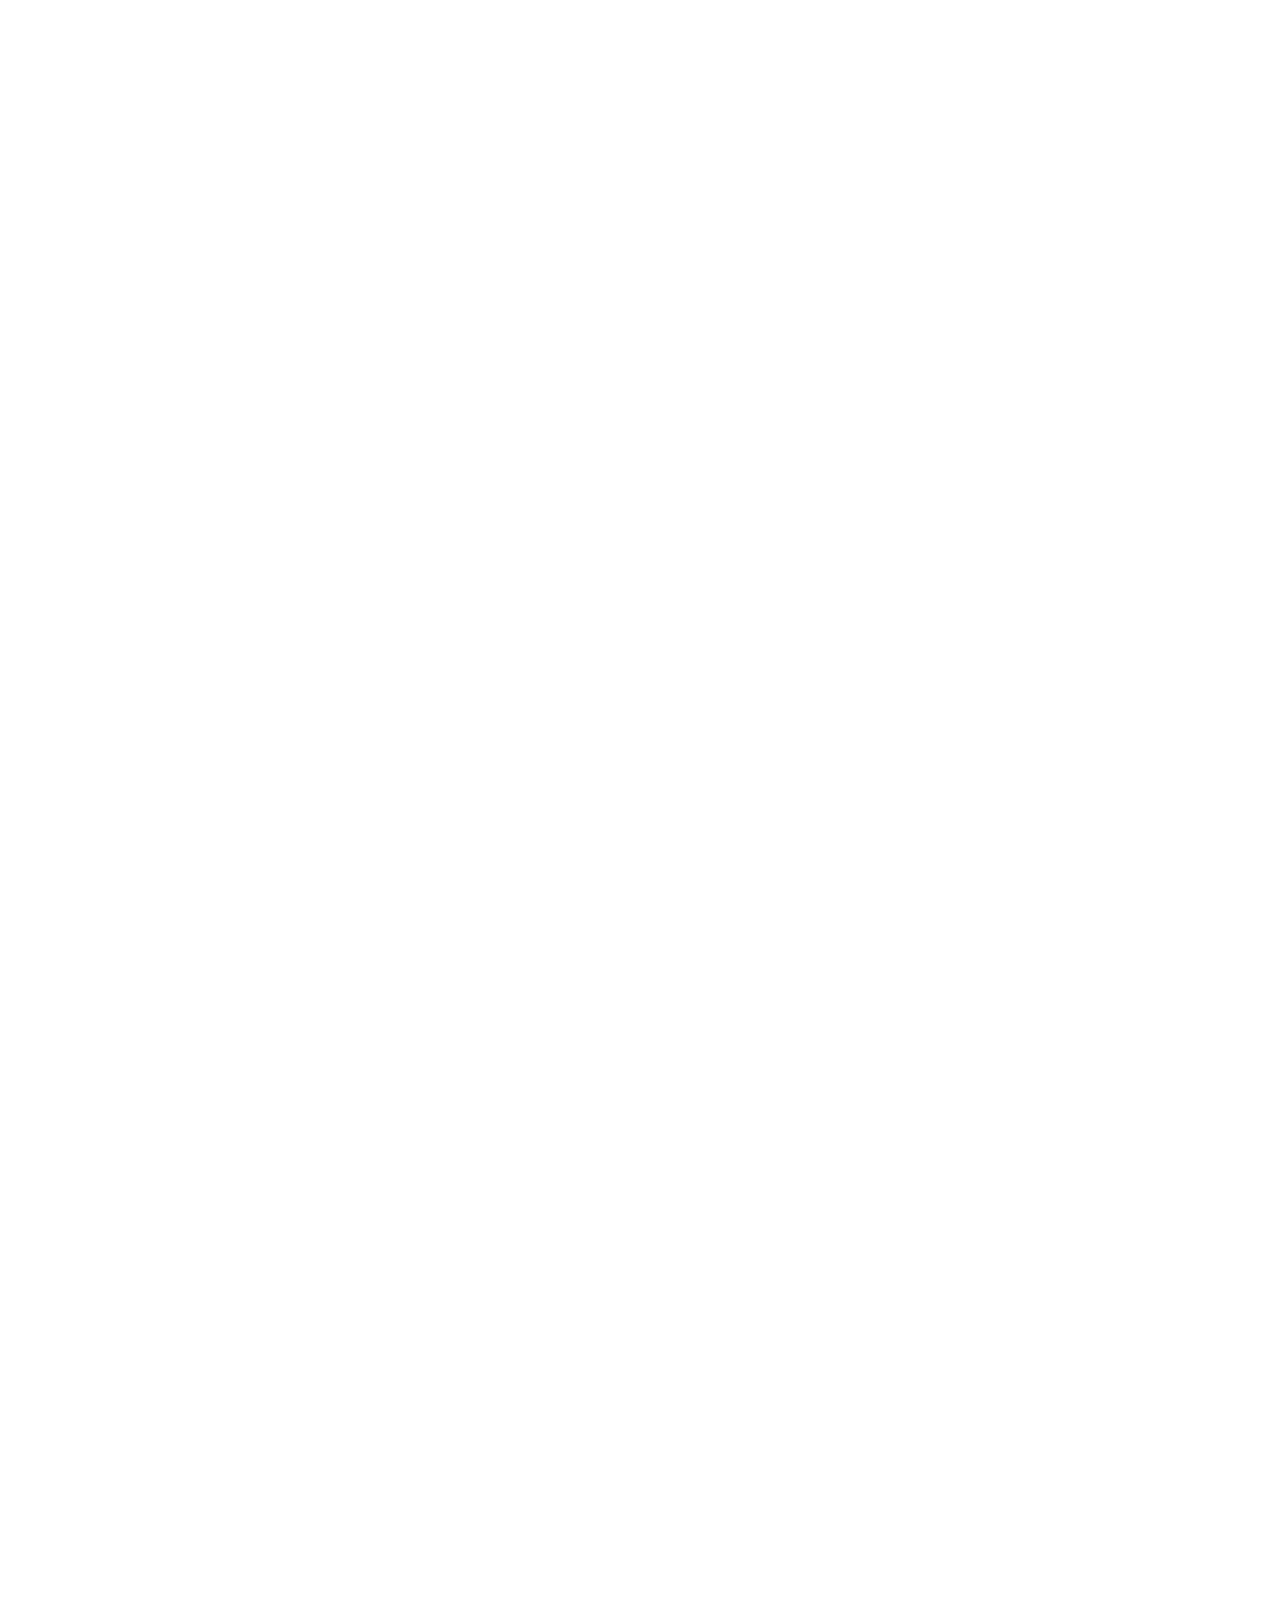
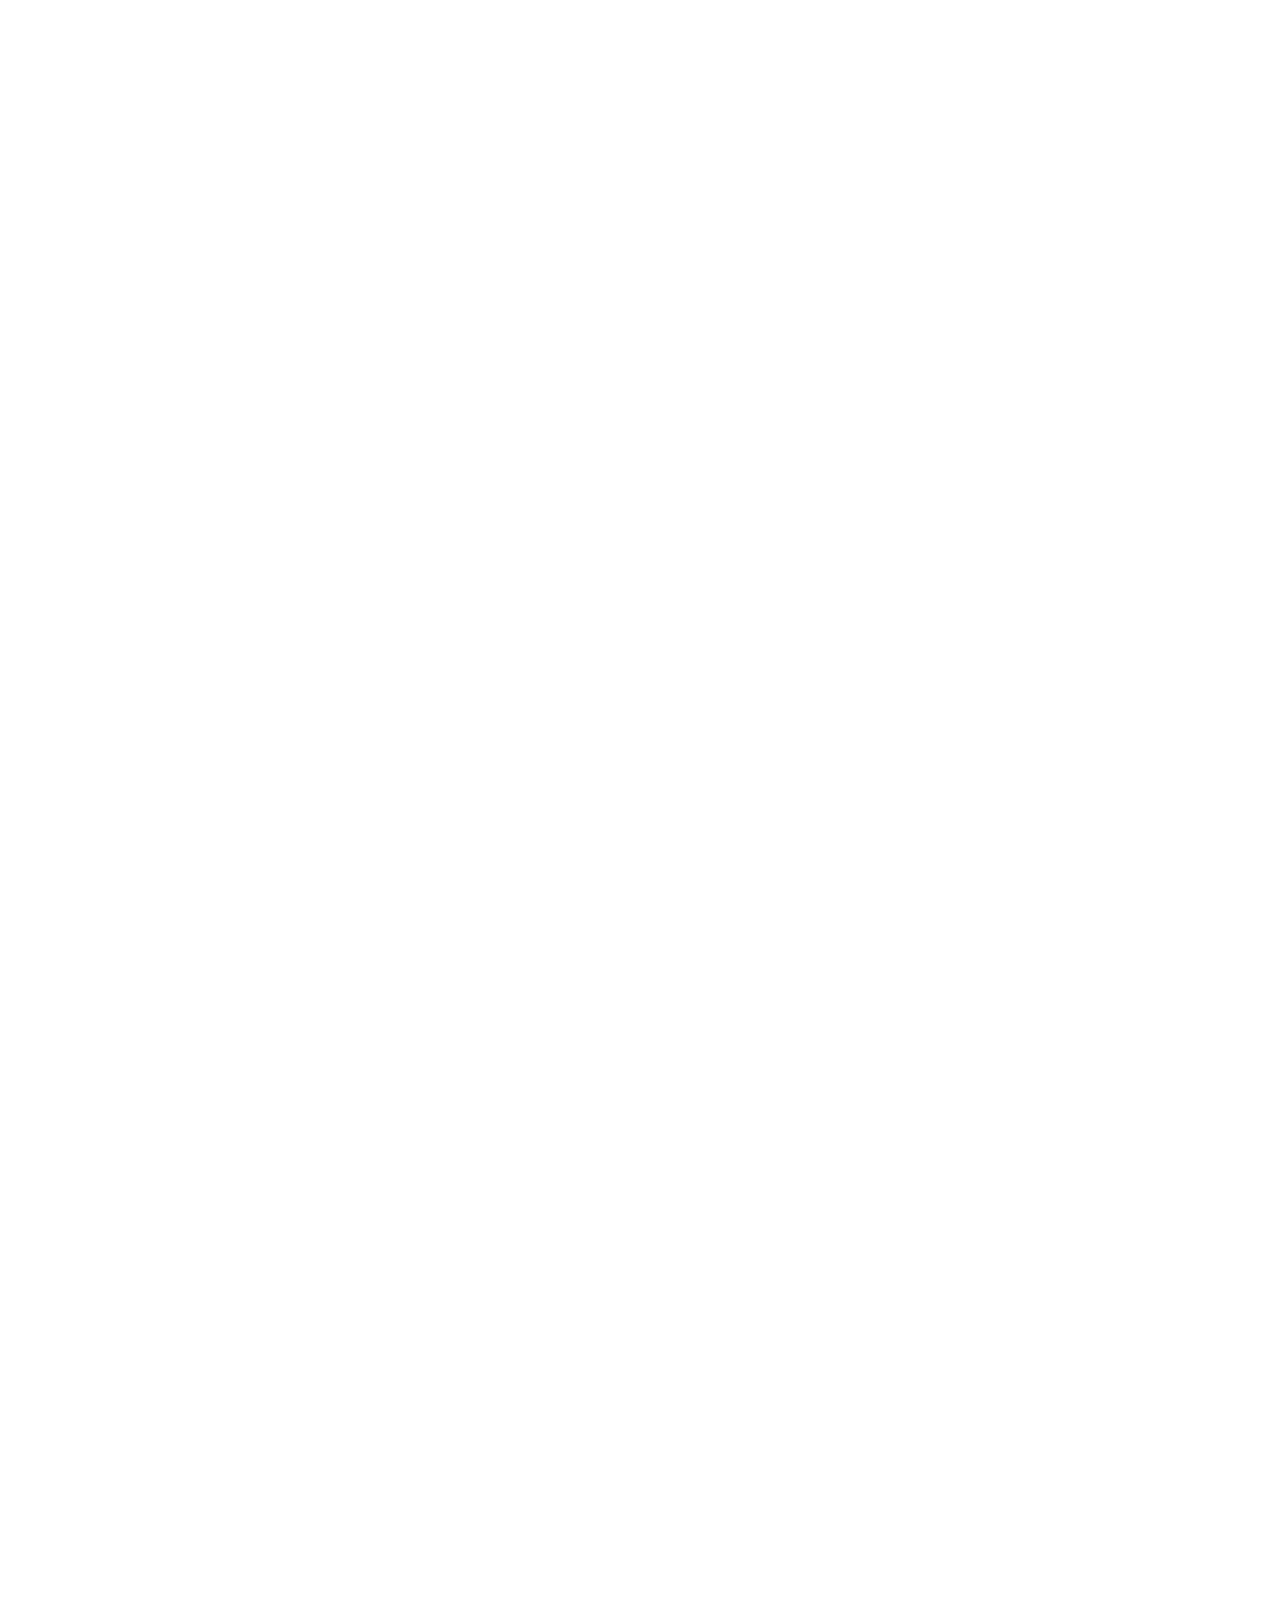
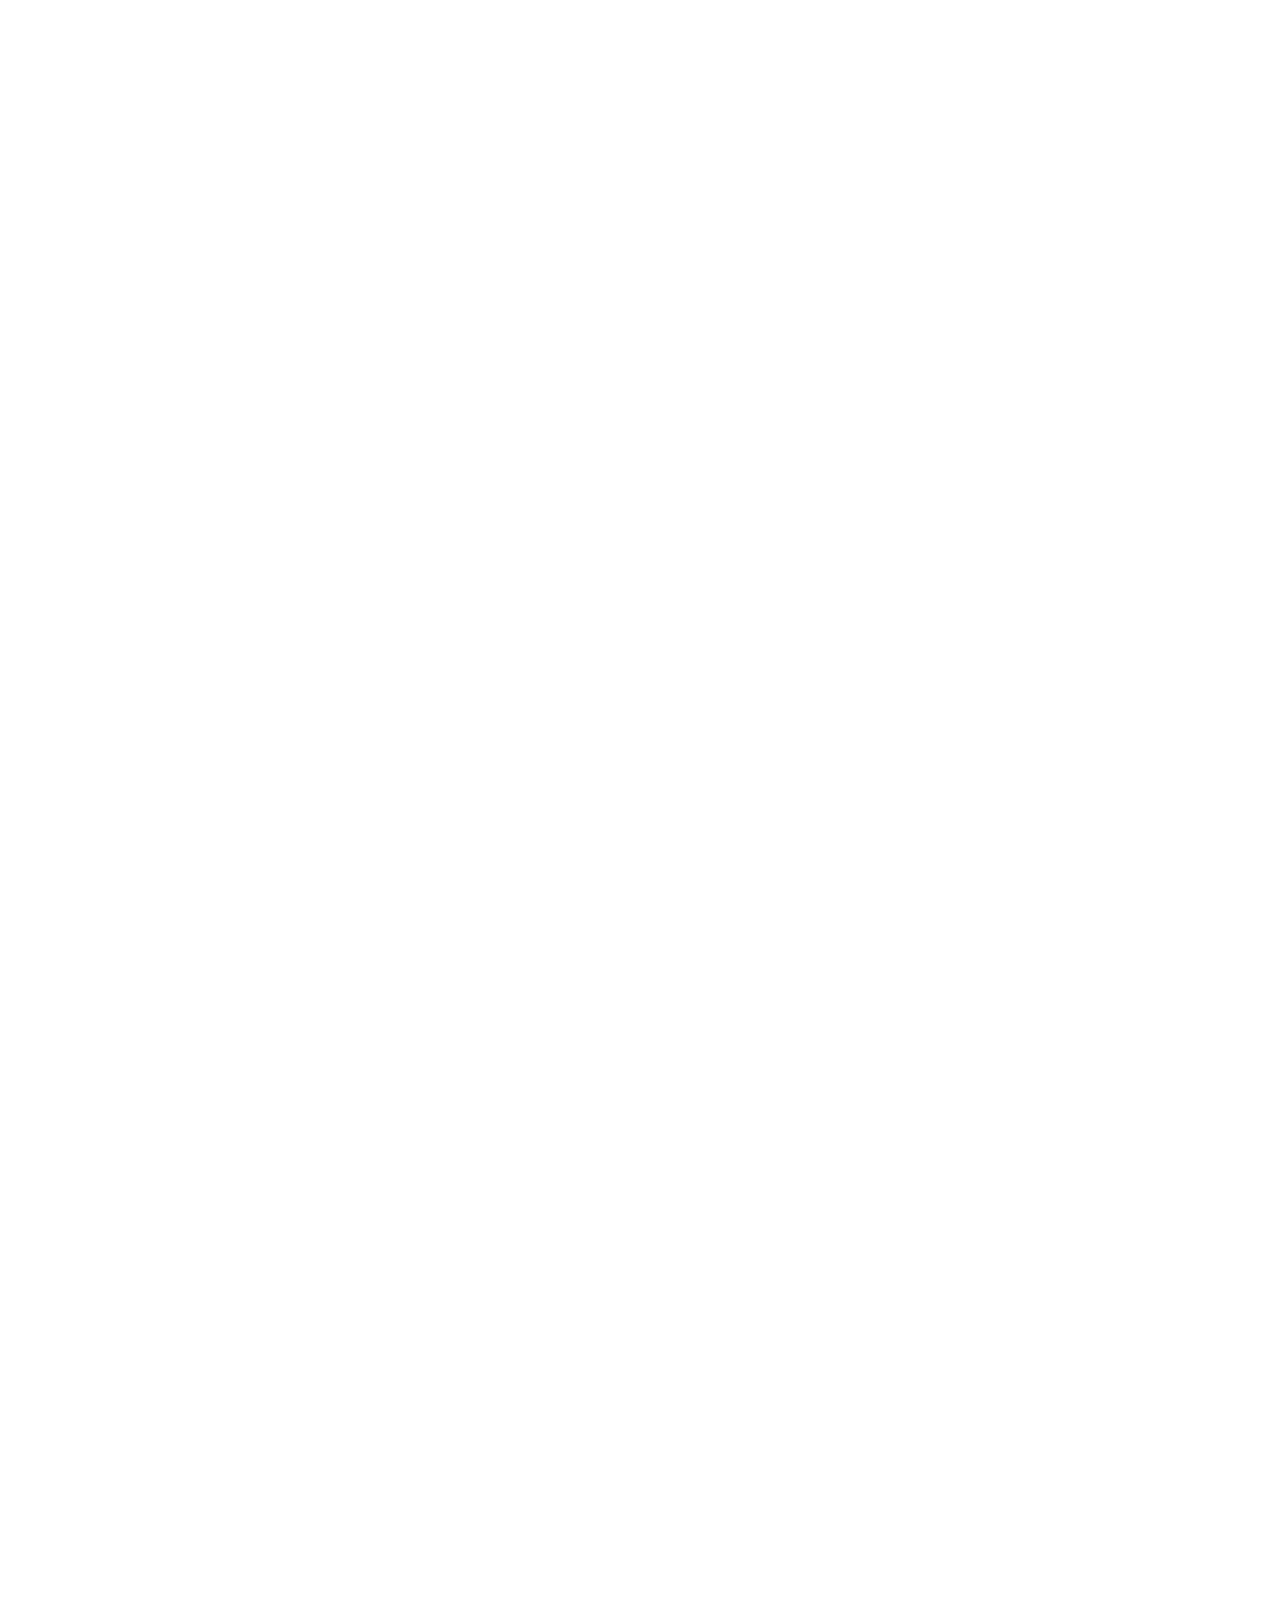
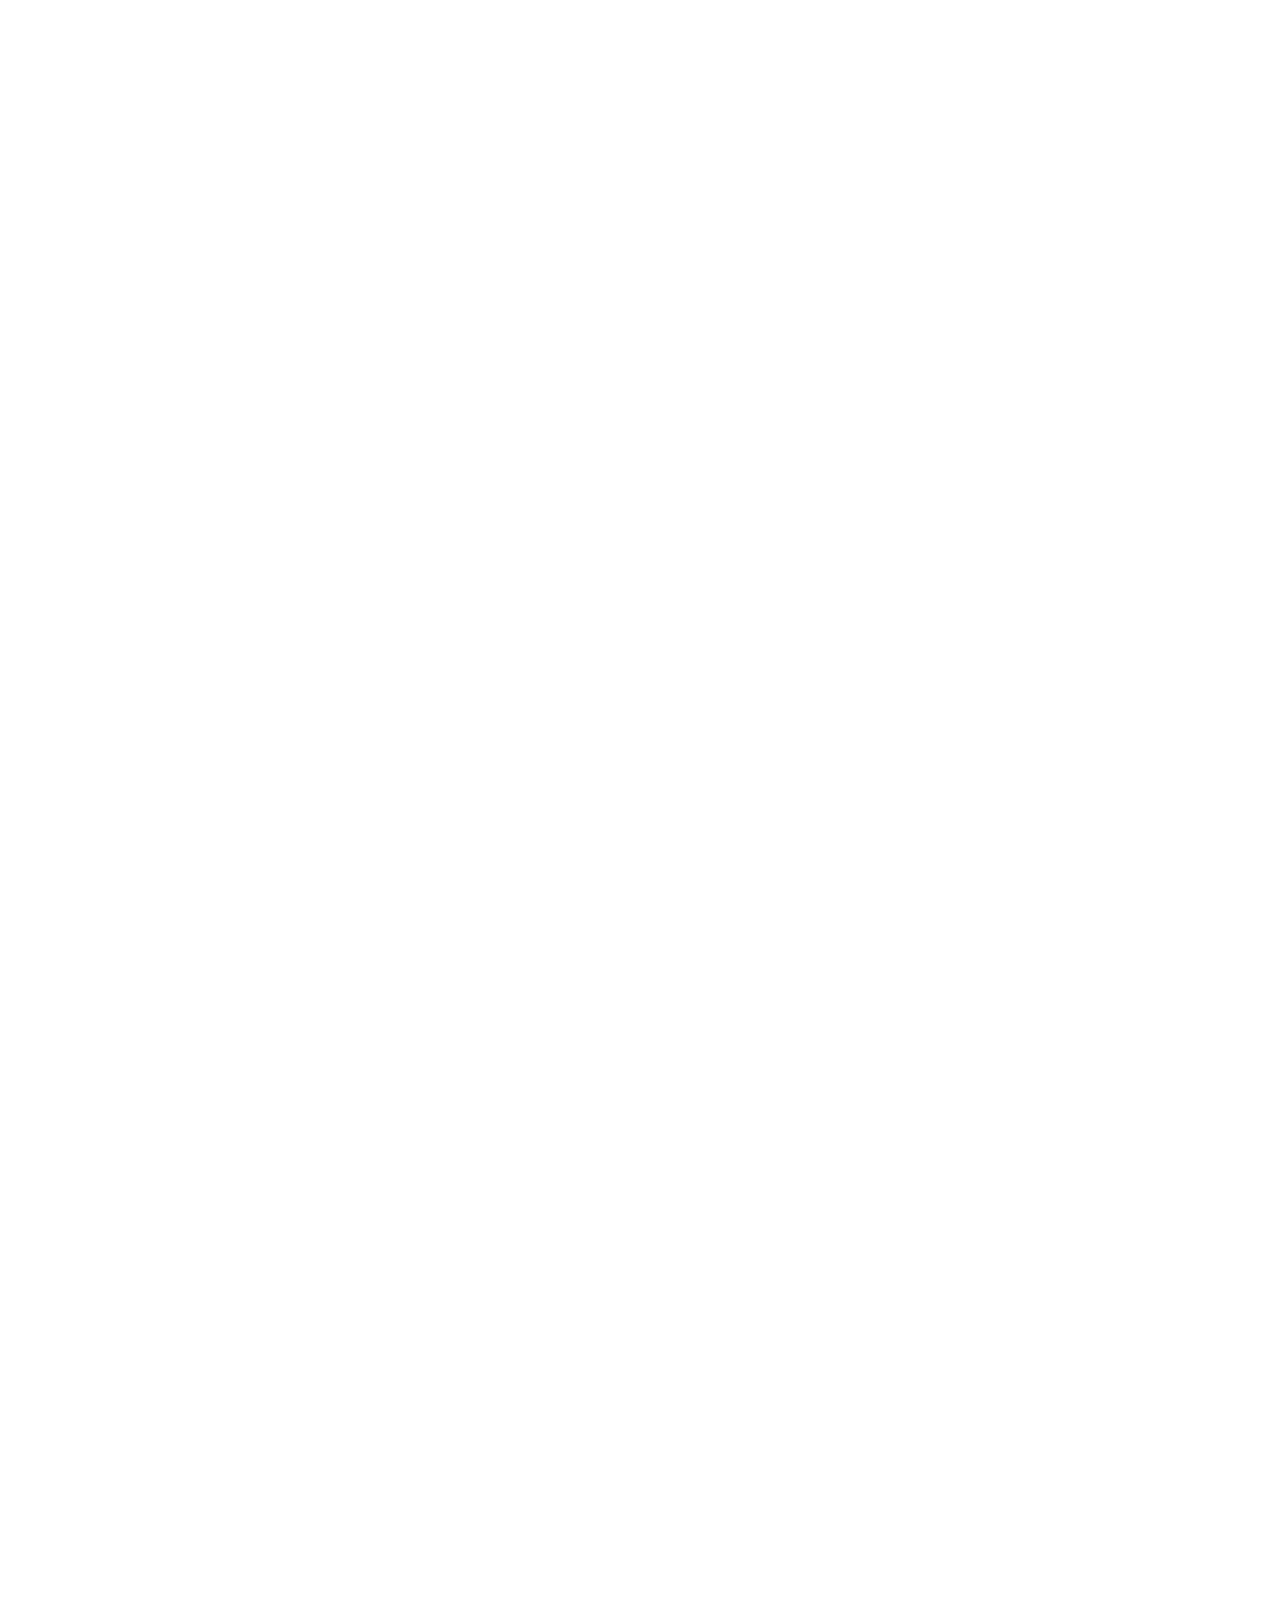
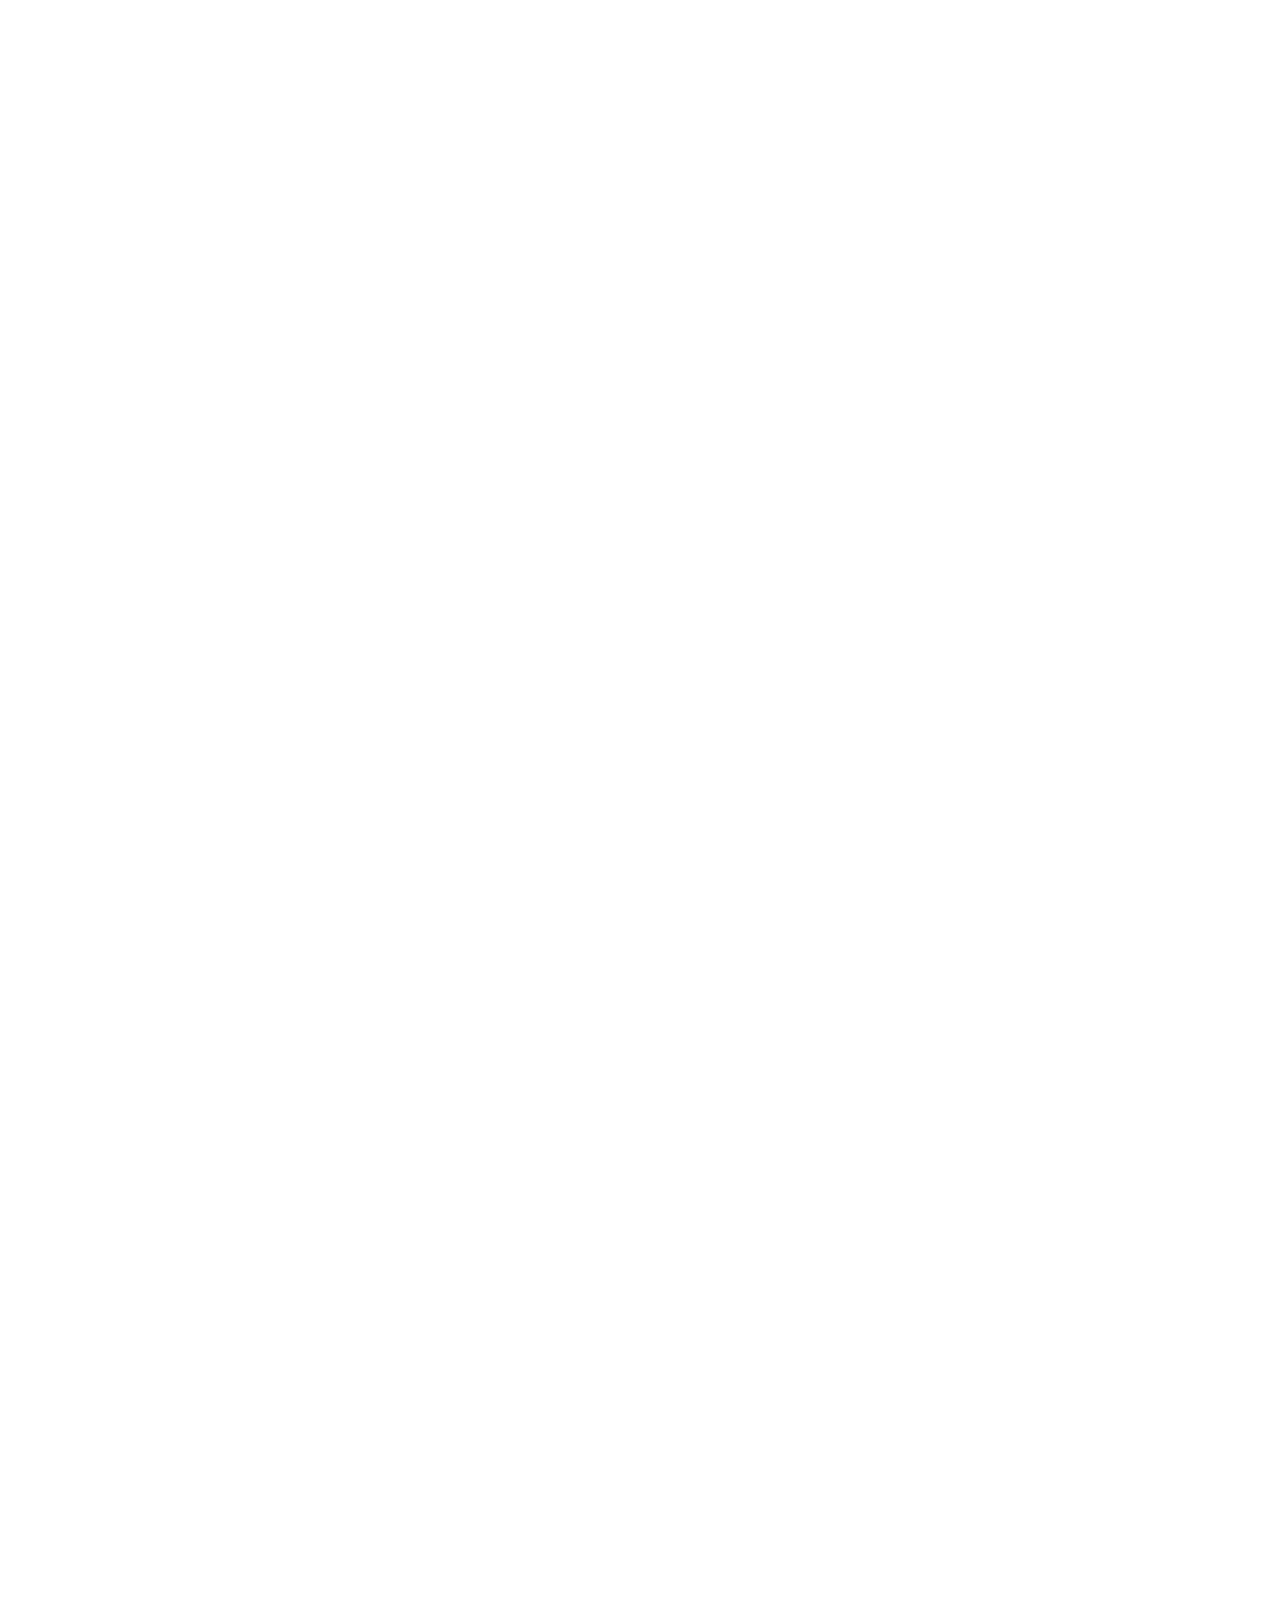
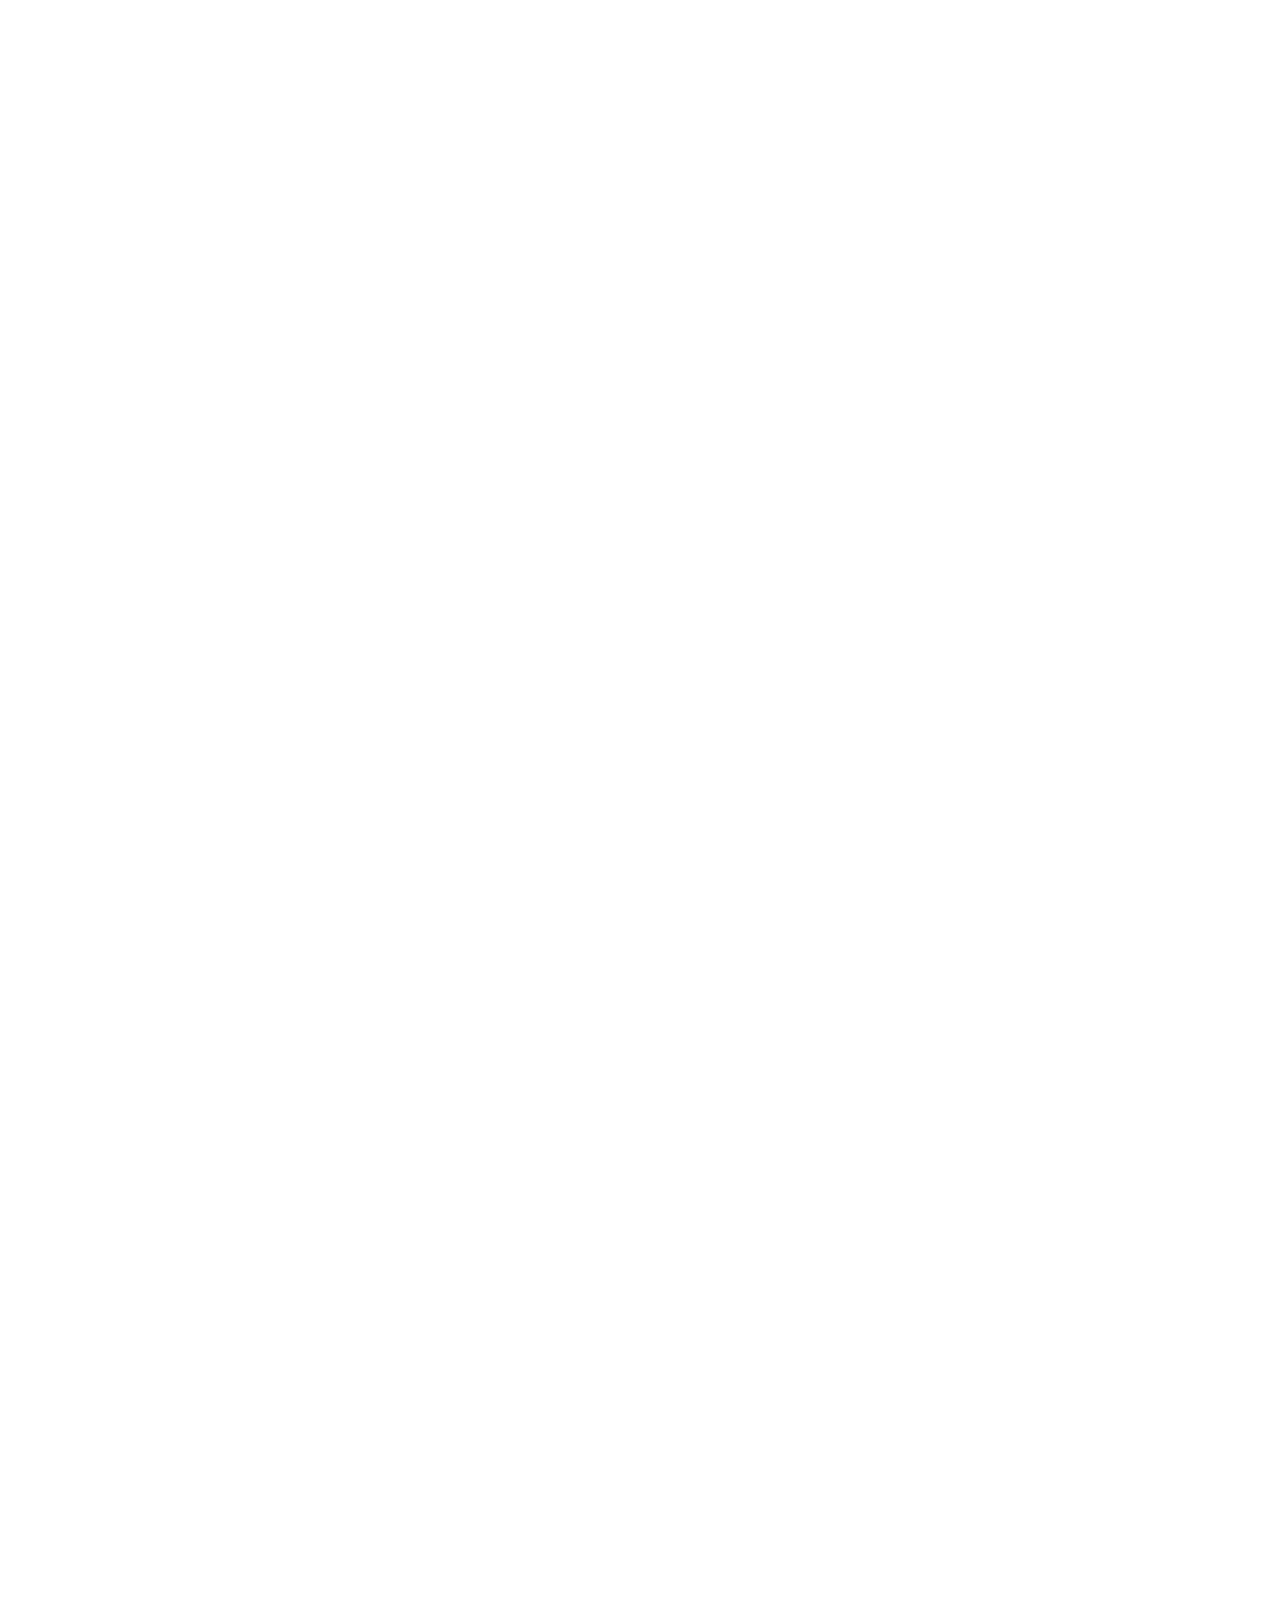
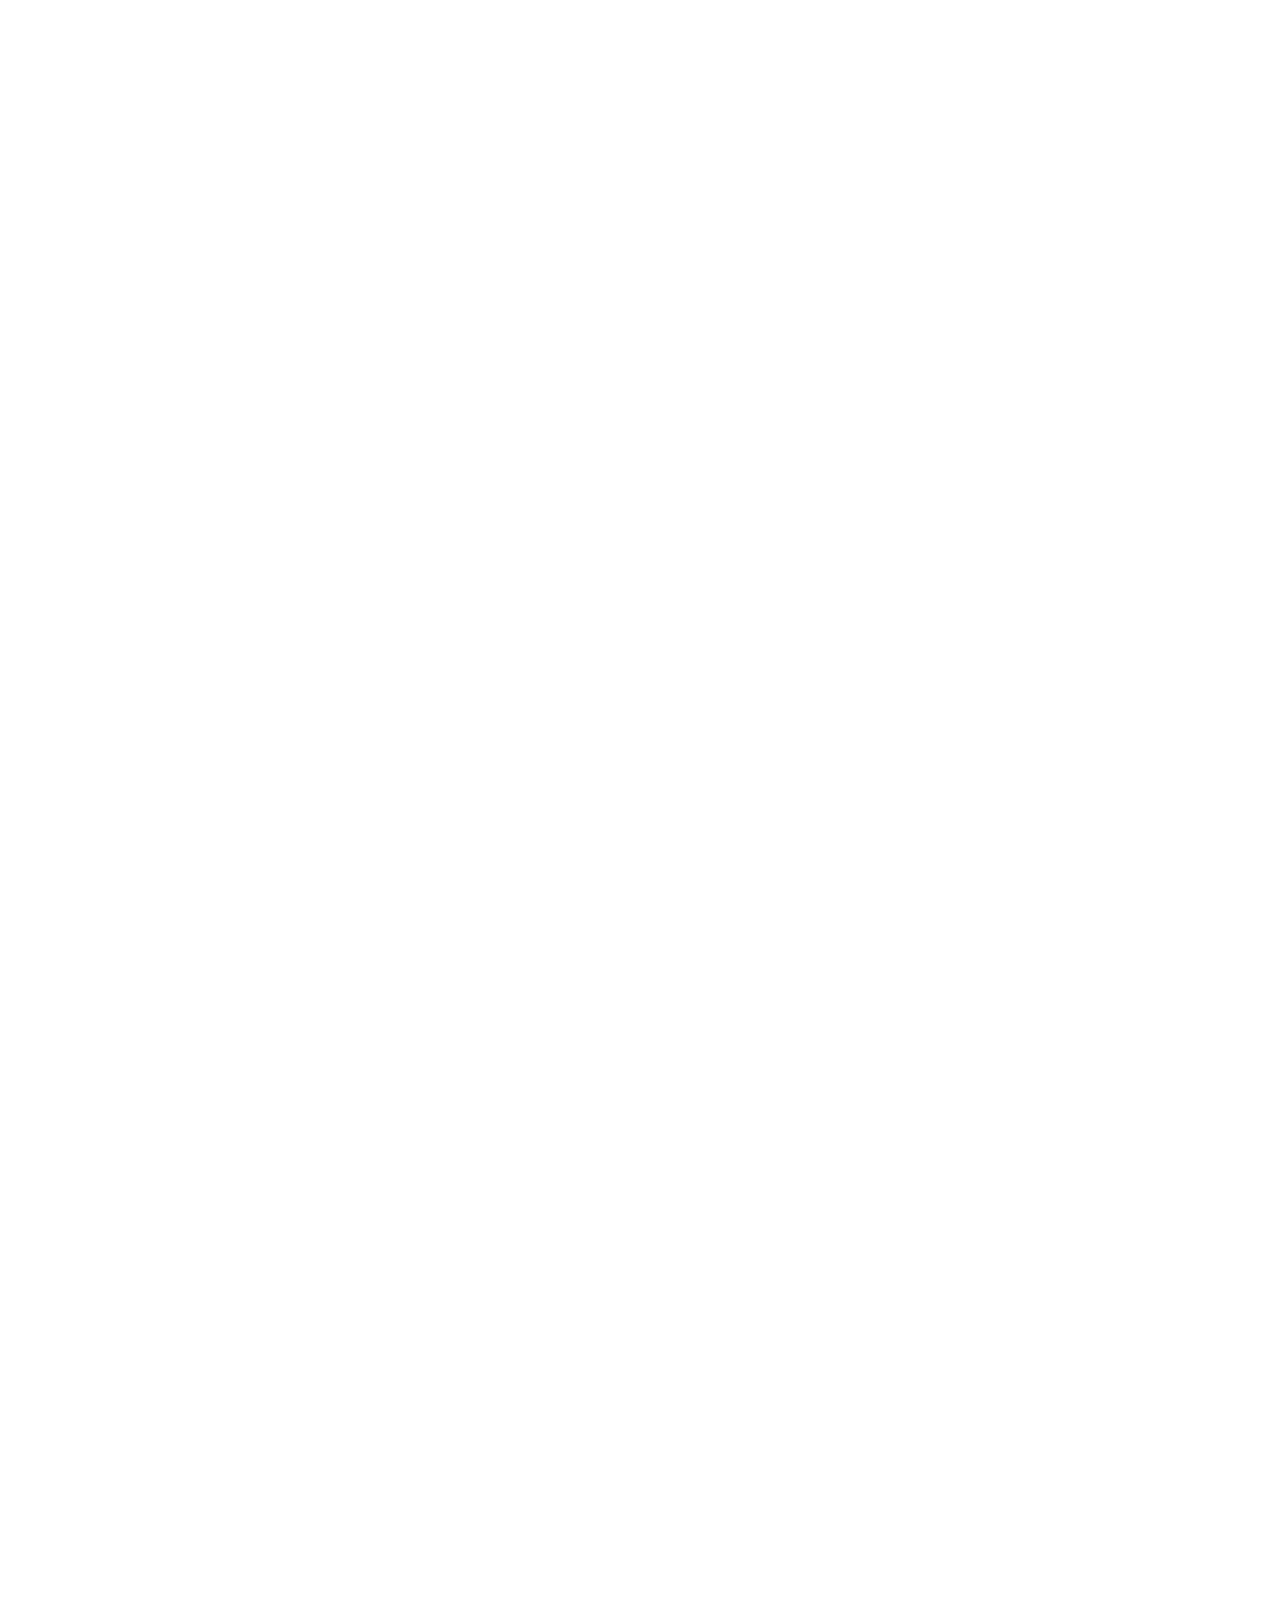
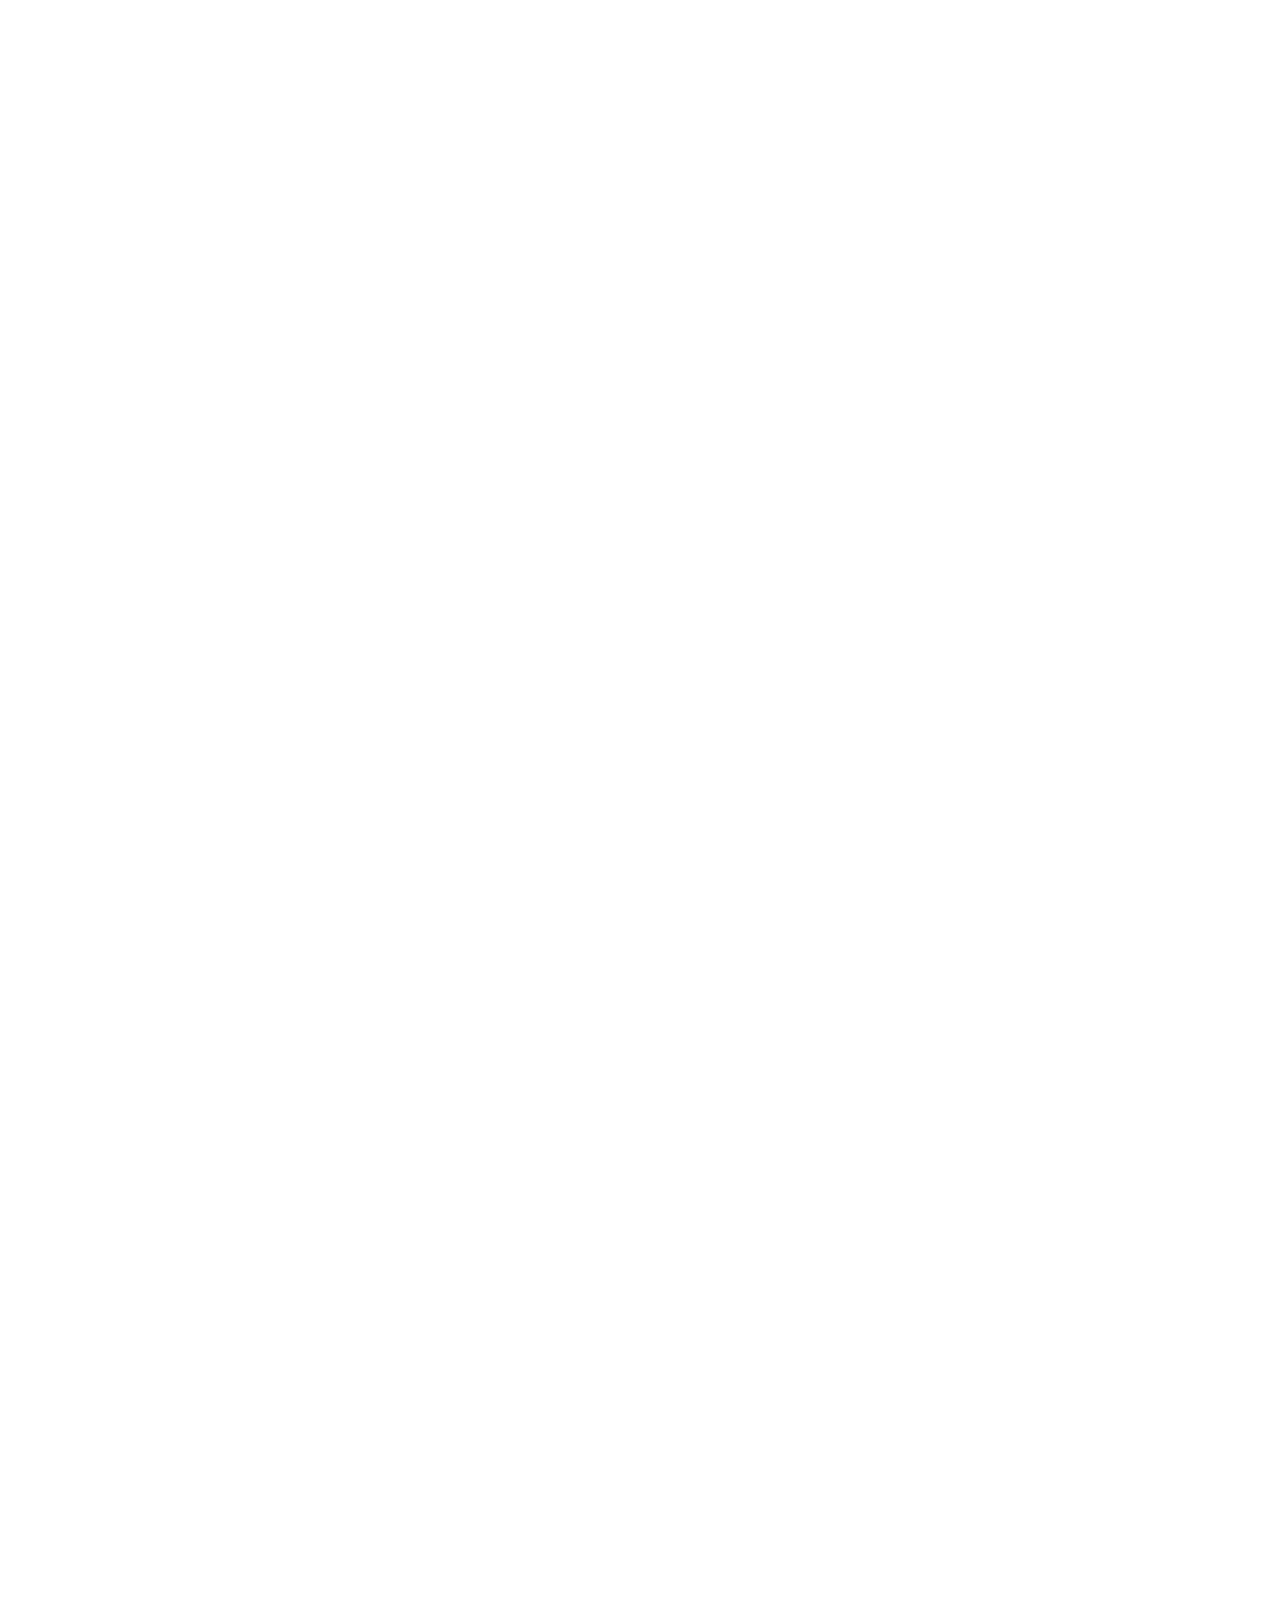
==== commit 5160f1fc: "hihihihi" ====
--- a/index.html
+++ b/index.html
@@ -104,7 +104,7 @@
                     >
                   </li>
                   <li class="nav-item">
-                    <a class="nav-link" href="#">Giới thiệu</a>
+                    <a class="nav-link" href="./gioithieu.html">Giới thiệu</a>
                   </li>
                   <li class="nav-item dropdown">
                     <a
@@ -165,148 +165,128 @@
           <div class="swiper-wrapper">
             <!-- Slide 1 -->
             <div class="swiper-slide">
-              <div class="row justify-content-center">
-                <!-- Card 1 -->
-                <div class="col-md-3">
-                  <div class="card">
-                    <img
-                      class="thumb-hot"
-                      src="assets/imgs/kia-sportage-1-640x402.webp"
-                      alt="Kia Sportage"
-                    />
-                    <div class="card-body">
-                      <h5 class="card-title">Kia Sportage 2025</h5>
-                      <p class="card-text">Giá: 800 triệu VNĐ</p>
-                      <a href="#" class="btn btn-primary">Xem chi tiết</a>
-                    </div>
-                  </div>
-                </div>
-                <!-- Card 2 -->
-                <div class="col-md-3">
-                  <div class="card">
-                    <img
-                      class="thumb-hot"
-                      src="assets/imgs/tesla.webp"
-                      alt="Tesla Model Y"
-                    />
-                    <div class="card-body">
-                      <h5 class="card-title">Tesla Model Y 2025</h5>
-                      <p class="card-text">Giá: 1.2 tỷ VNĐ</p>
-                      <a href="#" class="btn btn-primary">Xem chi tiết</a>
-                    </div>
-                  </div>
-                </div>
-                <!-- Card 3 -->
-                <div class="col-md-3">
-                  <div class="card">
-                    <img
-                      class="thumb-hot"
-                      src="assets/imgs/MINI-Cooper.webp"
-                      alt="MINI Cooper"
-                    />
-                    <div class="card-body">
-                      <h5 class="card-title">MINI Cooper 2025</h5>
-                      <p class="card-text">Giá: 900 triệu VNĐ</p>
-                      <a href="#" class="btn btn-primary">Xem chi tiết</a>
-                    </div>
-                  </div>
-                </div>
-              </div>
-            </div>
-            <!-- Slide 2 -->
-            <div class="swiper-slide">
-              <div class="row justify-content-center">
-                <div class="col-md-3">
-                  <div class="card">
-                    <img
-                      class="thumb-hot"
-                      src="https://images.unsplash.com/photo-1502877338535-766e1452684a"
-                      alt="Kia Sportage"
-                    />
-                    <div class="card-body">
-                      <h5 class="card-title">Kia Sportage 2025</h5>
-                      <p class="card-text">Giá: 800 triệu VNĐ</p>
-                      <a href="#" class="btn btn-primary">Xem chi tiết</a>
-                    </div>
-                  </div>
-                </div>
-                <!-- Card 2 -->
-                <div class="col-md-3">
-                  <div class="card">
-                    <img
-                      class="thumb-hot"
-                      src="https://images.unsplash.com/photo-1550355291-bbee04a92027"
-                      alt="Tesla Model Y"
-                    />
-                    <div class="card-body">
-                      <h5 class="card-title">Tesla Model Y 2025</h5>
-                      <p class="card-text">Giá: 1.2 tỷ VNĐ</p>
-                      <a href="#" class="btn btn-primary">Xem chi tiết</a>
-                    </div>
-                  </div>
-                </div>
-                <!-- Card 3 -->
-                <div class="col-md-3">
-                  <div class="card">
-                    <img
-                      class="thumb-hot"
-                      src="https://images.unsplash.com/photo-1581235720704-06d3acfcb36f"
-                      alt="MINI Cooper"
-                    />
-                    <div class="card-body">
-                      <h5 class="card-title">MINI Cooper 2025</h5>
-                      <p class="card-text">Giá: 900 triệu VNĐ</p>
-                      <a href="#" class="btn btn-primary">Xem chi tiết</a>
-                    </div>
-                  </div>
-                </div>
-              </div>
-            </div>
-            <div class="swiper-slide">
-              <div class="row justify-content-center">
-                <div class="col-md-3">
-                  <div class="card">
-                    <img
-                      class="thumb-hot"
-                      src="./assets/imgs/Mitsubishi-Xpander.webp"
-                      alt="Mitsubishi Xpander"
-                    />
-                    <div class="card-body">
-                      <h5 class="card-title">Mitsubishi Xpander</h5>
-                      <p class="card-text">Giá: 600 triệu VNĐ</p>
-                      <a href="#" class="btn btn-primary">Xem chi tiết</a>
-                    </div>
-                  </div>
-                </div>
-                <!-- Card 2 -->
-                <div class="col-md-3">
-                  <div class="card">
-                    <img
-                      class="thumb-hot"
-                      src="https://images.unsplash.com/photo-1550355291-bbee04a92027"
-                      alt="Tesla Model Y"
-                    />
-                    <div class="card-body">
-                      <h5 class="card-title">Tesla Model Y 2025</h5>
-                      <p class="card-text">Giá: 1.2 tỷ VNĐ</p>
-                      <a href="#" class="btn btn-primary">Xem chi tiết</a>
-                    </div>
-                  </div>
-                </div>
-                <!-- Card 3 -->
-                <div class="col-md-3">
-                  <div class="card">
-                    <img
-                      class="thumb-hot"
-                      src="https://images.unsplash.com/photo-1581235720704-06d3acfcb36f"
-                      alt="MINI Cooper"
-                    />
-                    <div class="card-body">
-                      <h5 class="card-title">MINI Cooper 2025</h5>
-                      <p class="card-text">Giá: 900 triệu VNĐ</p>
-                      <a href="#" class="btn btn-primary">Xem chi tiết</a>
-                    </div>
-                  </div>
+              <div class="card">
+                <img
+                  class="thumb-hot"
+                  src="https://images.unsplash.com/photo-1502877338535-766e1452684a"
+                  alt="Kia Sportage"
+                />
+                <div class="card-body">
+                  <h5 class="card-title">Kia Sportage 2025</h5>
+                  <p class="card-text">Giá: 800 triệu VNĐ</p>
+                  <a href="#" class="btn btn-primary">Xem chi tiết</a>
+                </div>
+              </div>
+            </div>
+            <div class="swiper-slide">
+              <div class="card">
+                <img
+                  class="thumb-hot"
+                  src="./assets/imgs/text.jpg"
+                  alt="Tesla Model Y"
+                />
+                <div class="card-body">
+                  <h5 class="card-title">Tesla Model Y 2025</h5>
+                  <p class="card-text">Giá: 1.2 tỷ VNĐ</p>
+                  <a href="#" class="btn btn-primary">Xem chi tiết</a>
+                </div>
+              </div>
+            </div>
+            <div class="swiper-slide">
+              <div class="card">
+                <img
+                  class="thumb-hot"
+                  src="https://images.unsplash.com/photo-1581235720704-06d3acfcb36f"
+                  alt="MINI Cooper"
+                />
+                <div class="card-body">
+                  <h5 class="card-title">MINI Cooper 2025</h5>
+                  <p class="card-text">Giá: 900 triệu VNĐ</p>
+                  <a href="#" class="btn btn-primary">Xem chi tiết</a>
+                </div>
+              </div>
+            </div>
+            <div class="swiper-slide">
+              <div class="card">
+                <img
+                  class="thumb-hot"
+                  src="https://images.unsplash.com/photo-1502877338535-766e1452684a"
+                  alt="Kia Sportage"
+                />
+                <div class="card-body">
+                  <h5 class="card-title">Kia Sportage 2025</h5>
+                  <p class="card-text">Giá: 800 triệu VNĐ</p>
+                  <a href="#" class="btn btn-primary">Xem chi tiết</a>
+                </div>
+              </div>
+            </div>
+            <div class="swiper-slide">
+              <div class="card">
+                <img
+                  class="thumb-hot"
+                  src="https://images.unsplash.com/photo-1550355291-bbee04a92027"
+                  alt="Tesla Model Y"
+                />
+                <div class="card-body">
+                  <h5 class="card-title">Tesla Model Y 2025</h5>
+                  <p class="card-text">Giá: 1.2 tỷ VNĐ</p>
+                  <a href="#" class="btn btn-primary">Xem chi tiết</a>
+                </div>
+              </div>
+            </div>
+            <div class="swiper-slide">
+              <div class="card">
+                <img
+                  class="thumb-hot"
+                  src="https://images.unsplash.com/photo-1581235720704-06d3acfcb36f"
+                  alt="MINI Cooper"
+                />
+                <div class="card-body">
+                  <h5 class="card-title">MINI Cooper 2025</h5>
+                  <p class="card-text">Giá: 900 triệu VNĐ</p>
+                  <a href="#" class="btn btn-primary">Xem chi tiết</a>
+                </div>
+              </div>
+            </div>
+            <div class="swiper-slide">
+              <div class="card">
+                <img
+                  class="thumb-hot"
+                  src="https://images.unsplash.com/photo-1502877338535-766e1452684a"
+                  alt="Mitsubishi Xpander"
+                />
+                <div class="card-body">
+                  <h5 class="card-title">Mitsubishi Xpander</h5>
+                  <p class="card-text">Giá: 600 triệu VNĐ</p>
+                  <a href="#" class="btn btn-primary">Xem chi tiết</a>
+                </div>
+              </div>
+            </div>
+            <div class="swiper-slide">
+              <div class="card">
+                <img
+                  class="thumb-hot"
+                  src="https://images.unsplash.com/photo-1550355291-bbee04a92027"
+                  alt="Tesla Model Y"
+                />
+                <div class="card-body">
+                  <h5 class="card-title">Tesla Model Y 2025</h5>
+                  <p class="card-text">Giá: 1.2 tỷ VNĐ</p>
+                  <a href="#" class="btn btn-primary">Xem chi tiết</a>
+                </div>
+              </div>
+            </div>
+            <div class="swiper-slide">
+              <div class="card">
+                <img
+                  class="thumb-hot"
+                  src="https://images.unsplash.com/photo-1581235720704-06d3acfcb36f"
+                  alt="MINI Cooper"
+                />
+                <div class="card-body">
+                  <h5 class="card-title">MINI Cooper 2025</h5>
+                  <p class="card-text">Giá: 900 triệu VNĐ</p>
+                  <a href="#" class="btn btn-primary">Xem chi tiết</a>
                 </div>
               </div>
             </div>
--- a/assets/css/base.css
+++ b/assets/css/base.css
@@ -24,7 +24,7 @@
 h4,
 h5,
 h6 {
-  font-family: "Roboto", sans-serif;
+  font-family: Arial, Helvetica, sans-serif;
   font-weight: 700;
 }
 
--- a/assets/css/main.css
+++ b/assets/css/main.css
@@ -1,6 +1,6 @@
 .container-fluid {
   min-height: 750px;
-  background-image: url(./img/banner.webp);
+  background-image: url(./img/z6446496520237_869af83a194de6eec5252bb3c8cd20f4.jpg);
   background-size: cover;
   background-position: center;
   background-attachment: fixed;
@@ -17,7 +17,7 @@
 }
 
 .navbar-scrolled {
-  background-color: #058fc1;
+  background-color: #6e0673;
   transition: background-color 0.8s ease;
 }
 
@@ -29,13 +29,13 @@
   font-weight: 700;
 }
 .navbar-brand img {
-  max-height: 50px; /* Kích thước logo */
+  max-height: 50px;
 }
 
 .navbar-nav .nav-link {
   font-size: 2rem;
   font-weight: 400;
-  color: #000000; /* Màu chữ đậm */
+  color: #000000;
   padding: 5px 10px;
   transition: border-radius 0.5s ease, box-shadow 0.5s ease;
 }
@@ -46,7 +46,7 @@
 }
 
 .navbar-nav .nav-item.active .nav-link {
-  color: #2e5278; /* Màu cho mục đang active */
+  color: #2e5278;
   font-weight: 600;
 }
 
@@ -72,12 +72,12 @@
 .search-form {
   position: relative;
   width: 100%;
-  max-width: 300px; /* Giới hạn chiều rộng trên desktop */
+  max-width: 300px;
 }
 
 .search-form .form-control {
   border-radius: 20px;
-  padding: 8px 15px 8px 40px; /* Để chừa chỗ cho biểu tượng kính lúp */
+  padding: 8px 15px 8px 40px;
   border: 1px solid #e0e0e0;
   font-size: 14px;
   transition: border-color 0.3s ease, box-shadow 0.3s ease;
@@ -151,37 +151,121 @@
 }
 
 /* ================================= Main ============================ */
-.container-main {
-  padding: 30px;
+.container-main__full {
+  background-image: url(./img/z6446036768932_17018f93474d5ef1bb656a36186df6b4.jpg);
+  background-size: cover;
+  background-position: center;
+  background-attachment: fixed;
+  padding: 100px 0;
+  background-color: #f8f9fa;
+}
+
+.container-main__fix {
+  max-width: 1200px;
+}
+
+.heading-2_main {
+  font-family: Arial, Helvetica, sans-serif;
+  text-align: center;
+  font-size: 4rem;
+  font-weight: bold;
+  color: #ffffff;
+  margin-bottom: 30px;
+  text-transform: uppercase;
+  letter-spacing: 1px;
+  text-shadow: 3px 3px 6px rgba(250, 187, 187, 0.579);
+}
+
+.card {
+  border: none;
+  border-radius: 10px;
+  overflow: hidden;
+  box-shadow: 0 4px 8px rgba(0, 0, 0, 0.1);
+  transition: transform 0.5s ease, box-shadow 0.5s ease;
+  margin-bottom: 20px;
+  background-color: #00000089;
+}
+
+.card:hover {
+  transform: translateY(-10px);
+  box-shadow: 0 8px 16px rgba(0, 0, 0, 0.2);
 }
 
 .thumb-hot {
   width: 100%;
-  height: 250px;
+  height: 200px;
   object-fit: cover;
-  border-top-left-radius: 15px;
-  border-top-right-radius: 15px;
-}
-
-.container-main__fix {
-  padding-top: 100px;
-}
-
-.heading-2_main {
-  font-size: 3rem;
+  transition: transform 0.5s ease;
+}
+
+.card:hover .thumb-hot {
+  transform: scale(1.05);
+}
+
+.card-body {
+  padding: 15px;
   text-align: center;
-  margin-bottom: 25px;
-}
-
-.card {
-  max-width: 500px;
-  min-height: 400px;
-  border-radius: 15px;
 }
 
 .card-title {
   font-size: 1.8rem;
-}
-.card-body {
-  padding: 15px;
-}
+  color: #fff3f3;
+  margin-bottom: 10px;
+}
+
+.card-text {
+  color: #ffffff;
+  margin-bottom: 15px;
+}
+
+.btn-primary {
+  background-color: #007bff;
+  border: none;
+  padding: 8px 20px;
+  border-radius: 5px;
+  font-size: clamp(0.875rem, 2vw, 1rem);
+  transition: background-color 0.3s ease;
+}
+
+.btn-primary:hover {
+  background-color: #0056b3;
+}
+
+/* Swiper styling */
+.swiper {
+  padding: 20px 0;
+  overflow: hidden;
+}
+
+.swiper-slide {
+  width: 300px; /* Đặt chiều rộng cố định cho mỗi slide */
+  padding: 0 10px;
+}
+
+.swiper-button-next,
+.swiper-button-prev {
+  color: #007bff;
+  width: 40px;
+  height: 40px;
+  background: rgba(255, 255, 255, 0.8);
+  border-radius: 50%;
+  transition: background 0.3s ease;
+  display: none; /* Ẩn trên mobile mặc định */
+}
+
+.swiper-button-next:hover,
+.swiper-button-prev:hover {
+  background: rgba(0, 123, 255, 0.8);
+  color: #fff;
+}
+
+.swiper-pagination-bullet {
+  background: #007bff;
+  opacity: 0.5;
+  width: 10px;
+  height: 10px;
+}
+
+.swiper-pagination-bullet-active {
+  opacity: 1;
+}
--- a/assets/css/responsive.css
+++ b/assets/css/responsive.css
@@ -68,3 +68,16 @@
     gap: 10px;
   }
 }
+
+@media (min-width: 768px) {
+  .swiper-button-next,
+  .swiper-button-prev {
+    display: flex; /* Hiện nút điều hướng trên tablet và desktop */
+  }
+}
+
+@media (max-width: 576px) {
+  .swiper-slide {
+    width: 250px; /* Giảm chiều rộng slide trên mobile */
+  }
+}
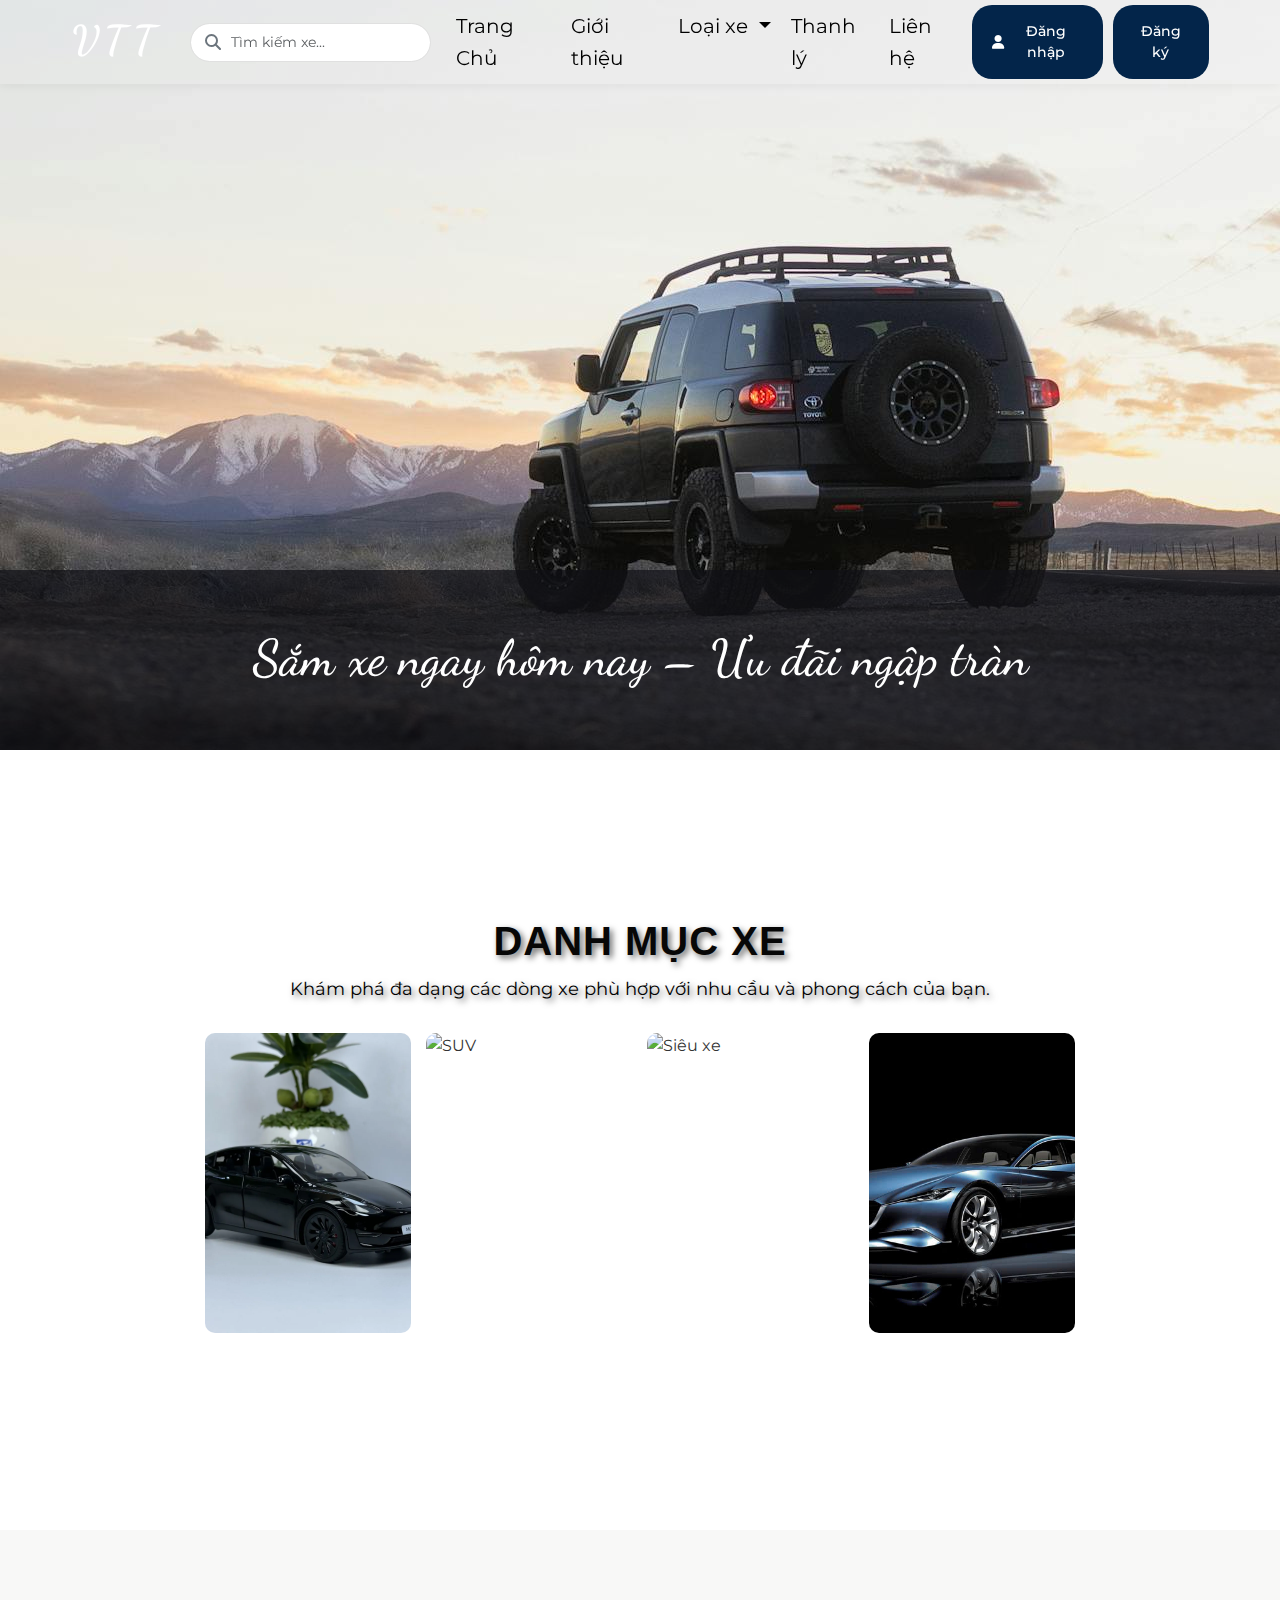
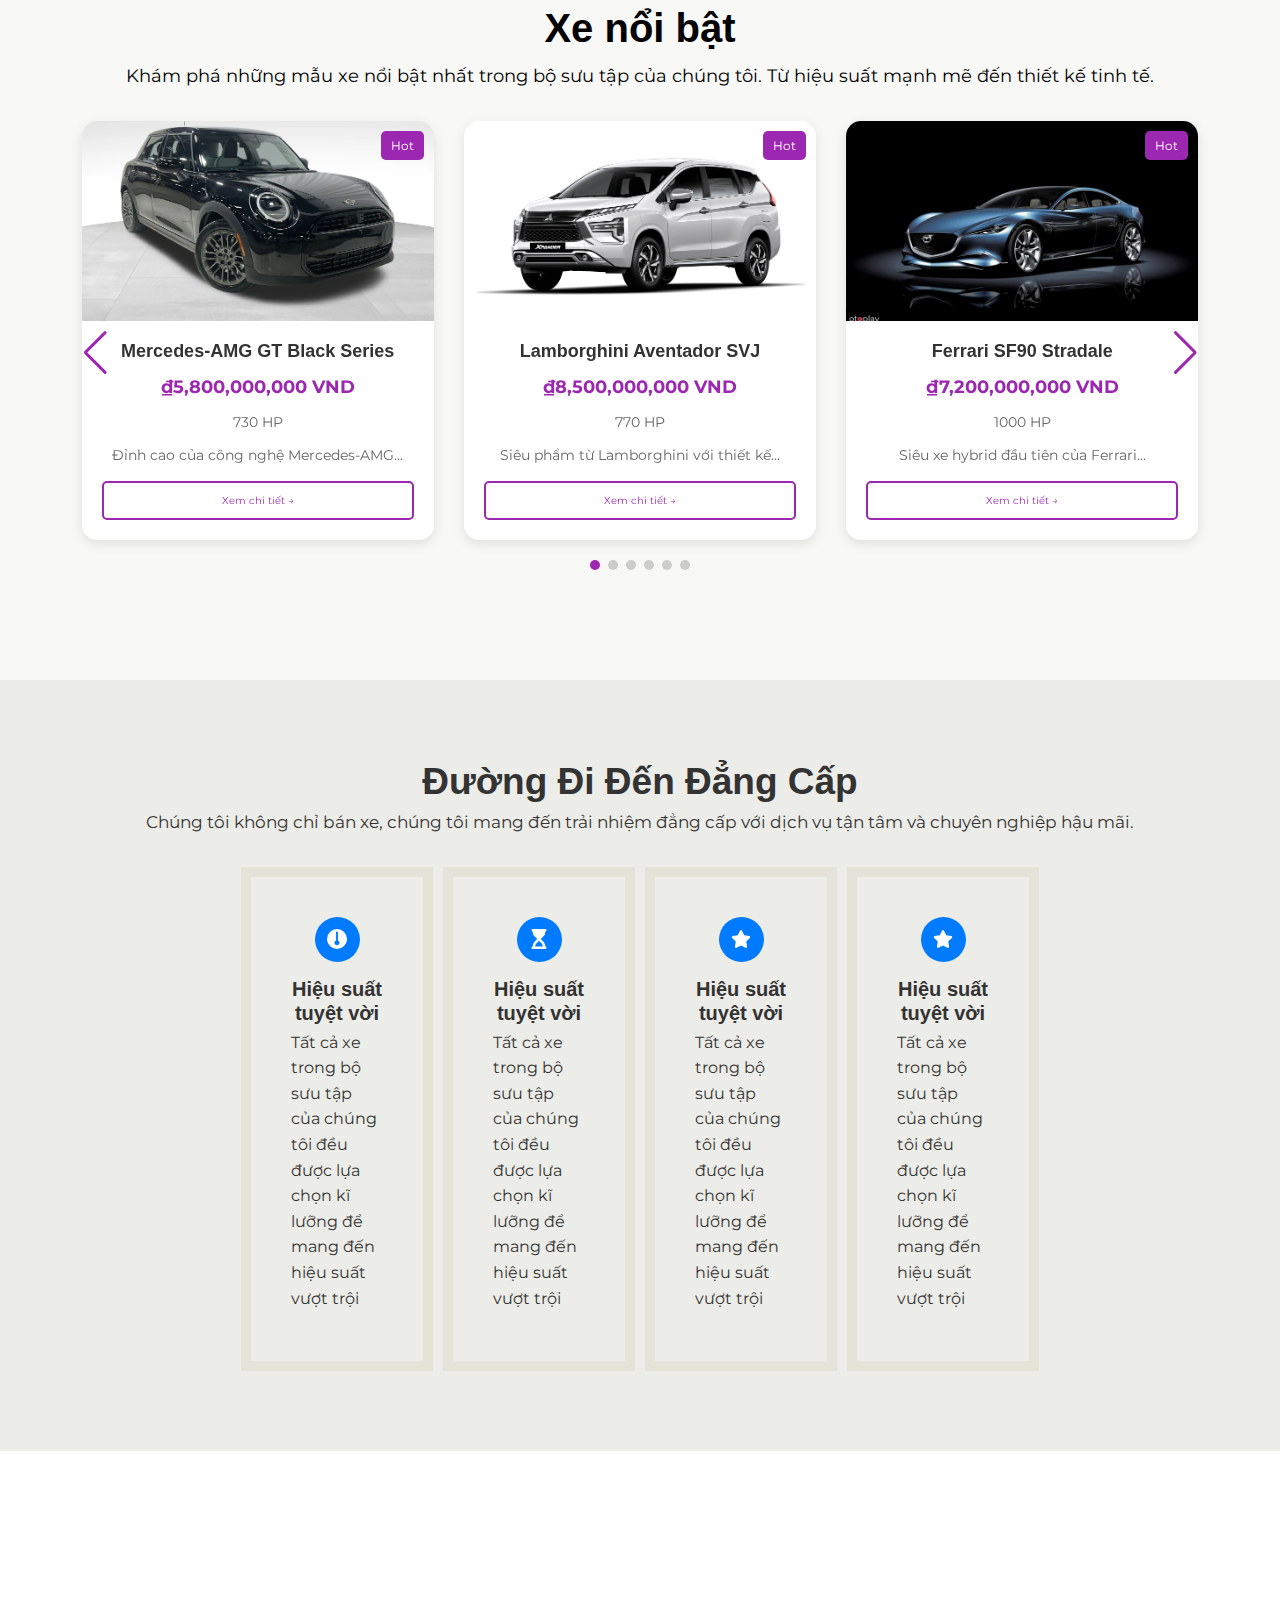
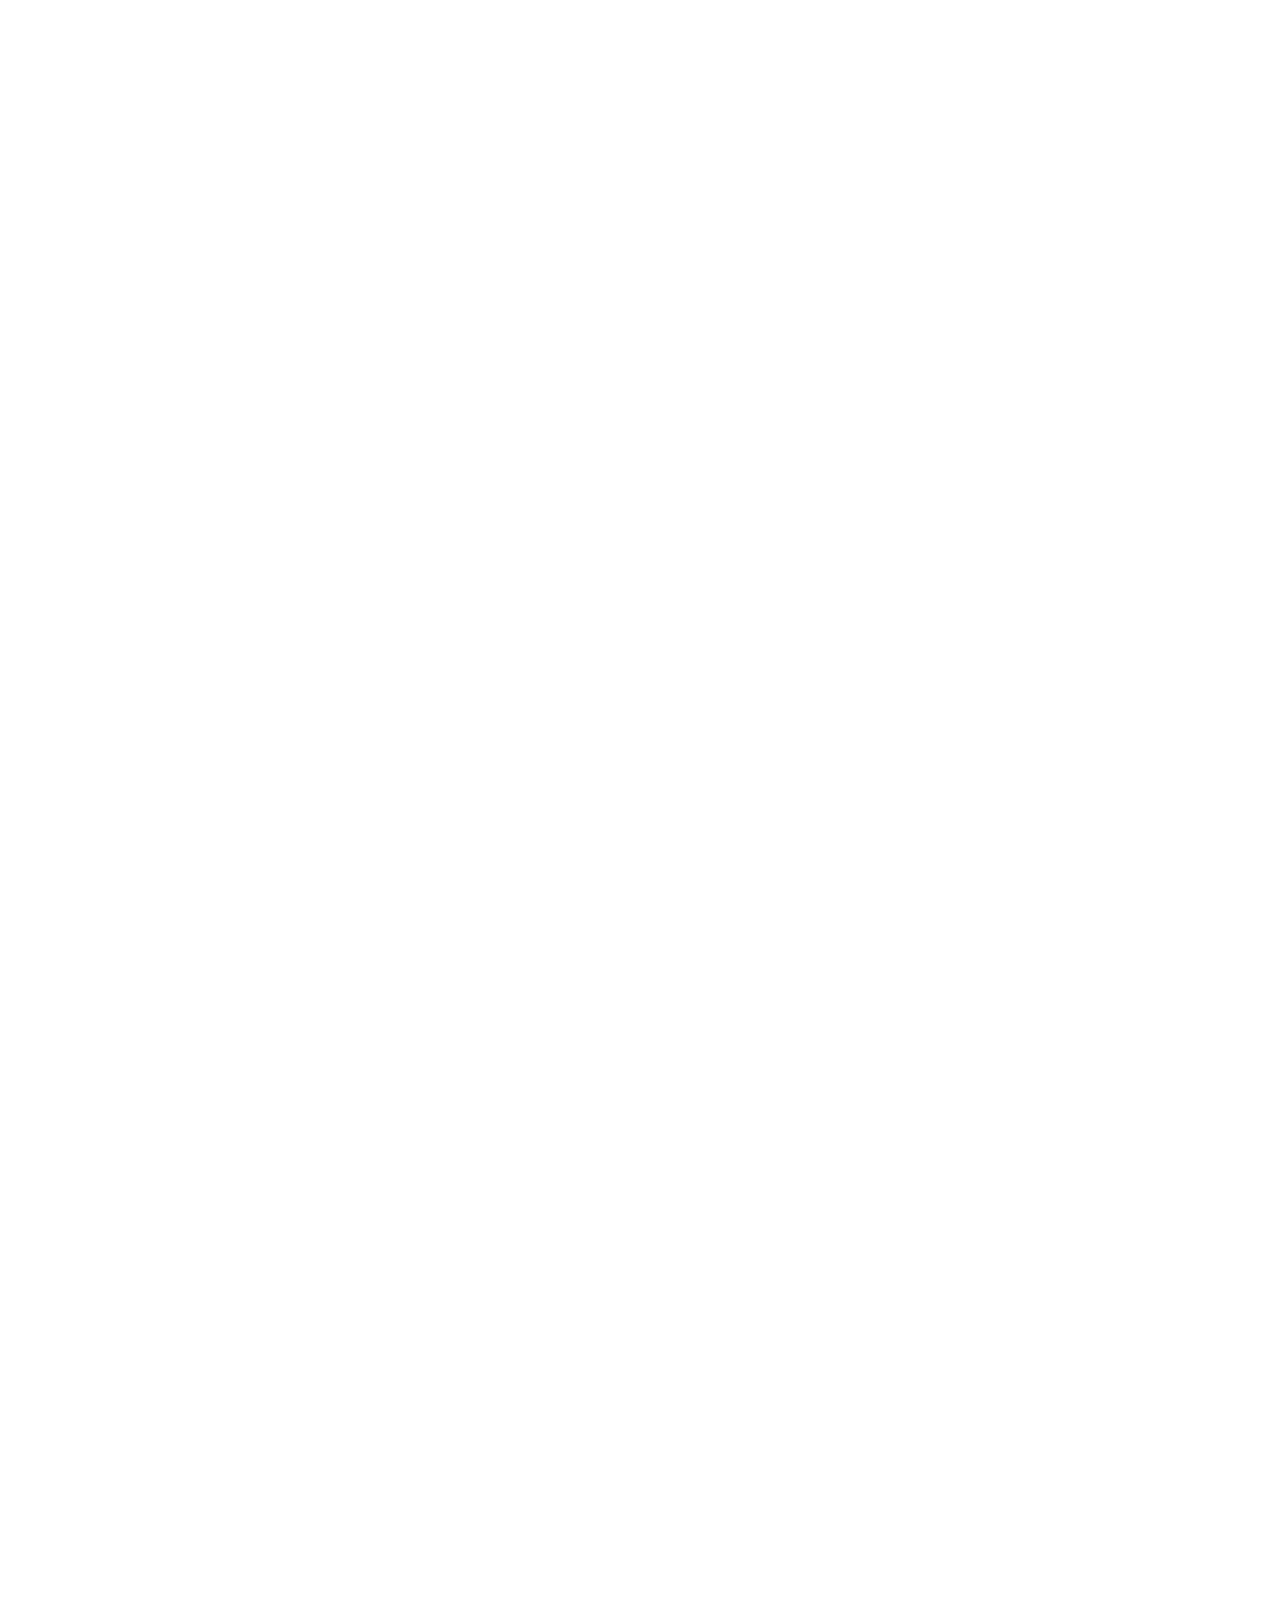
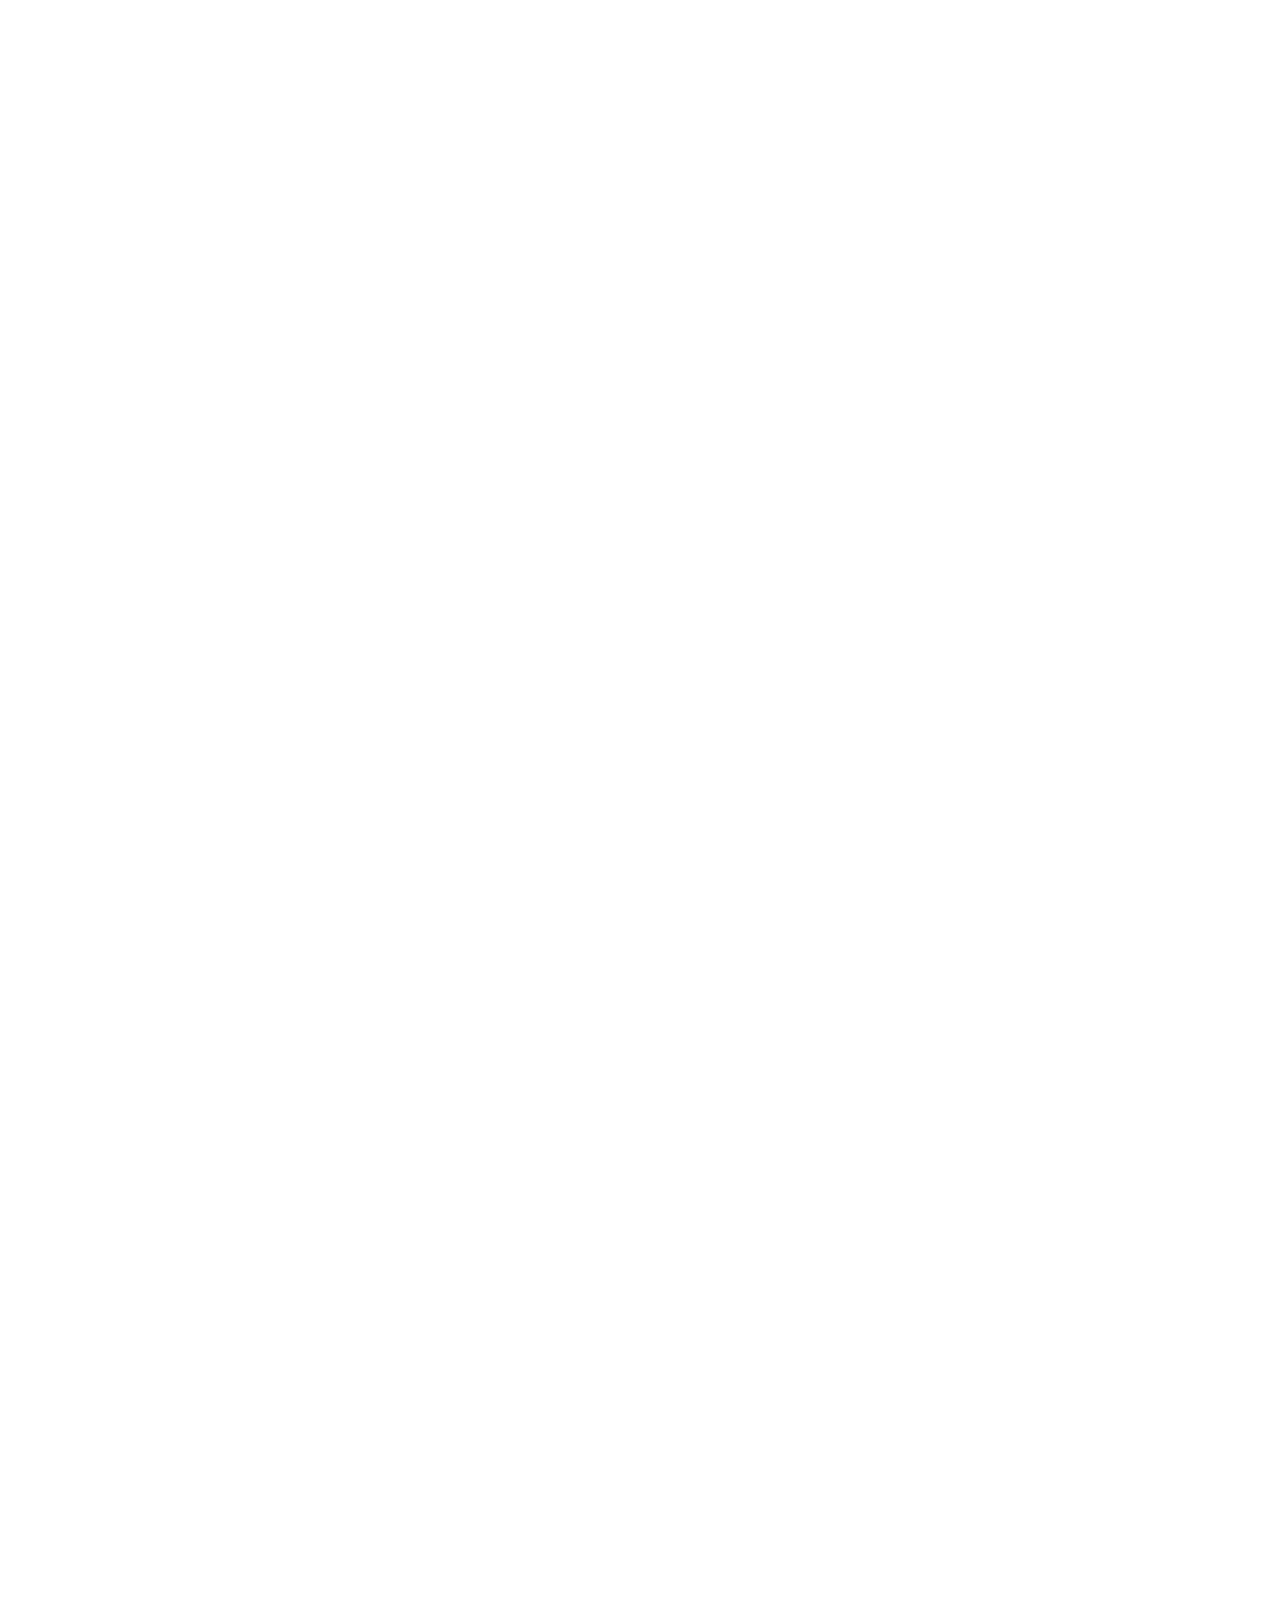
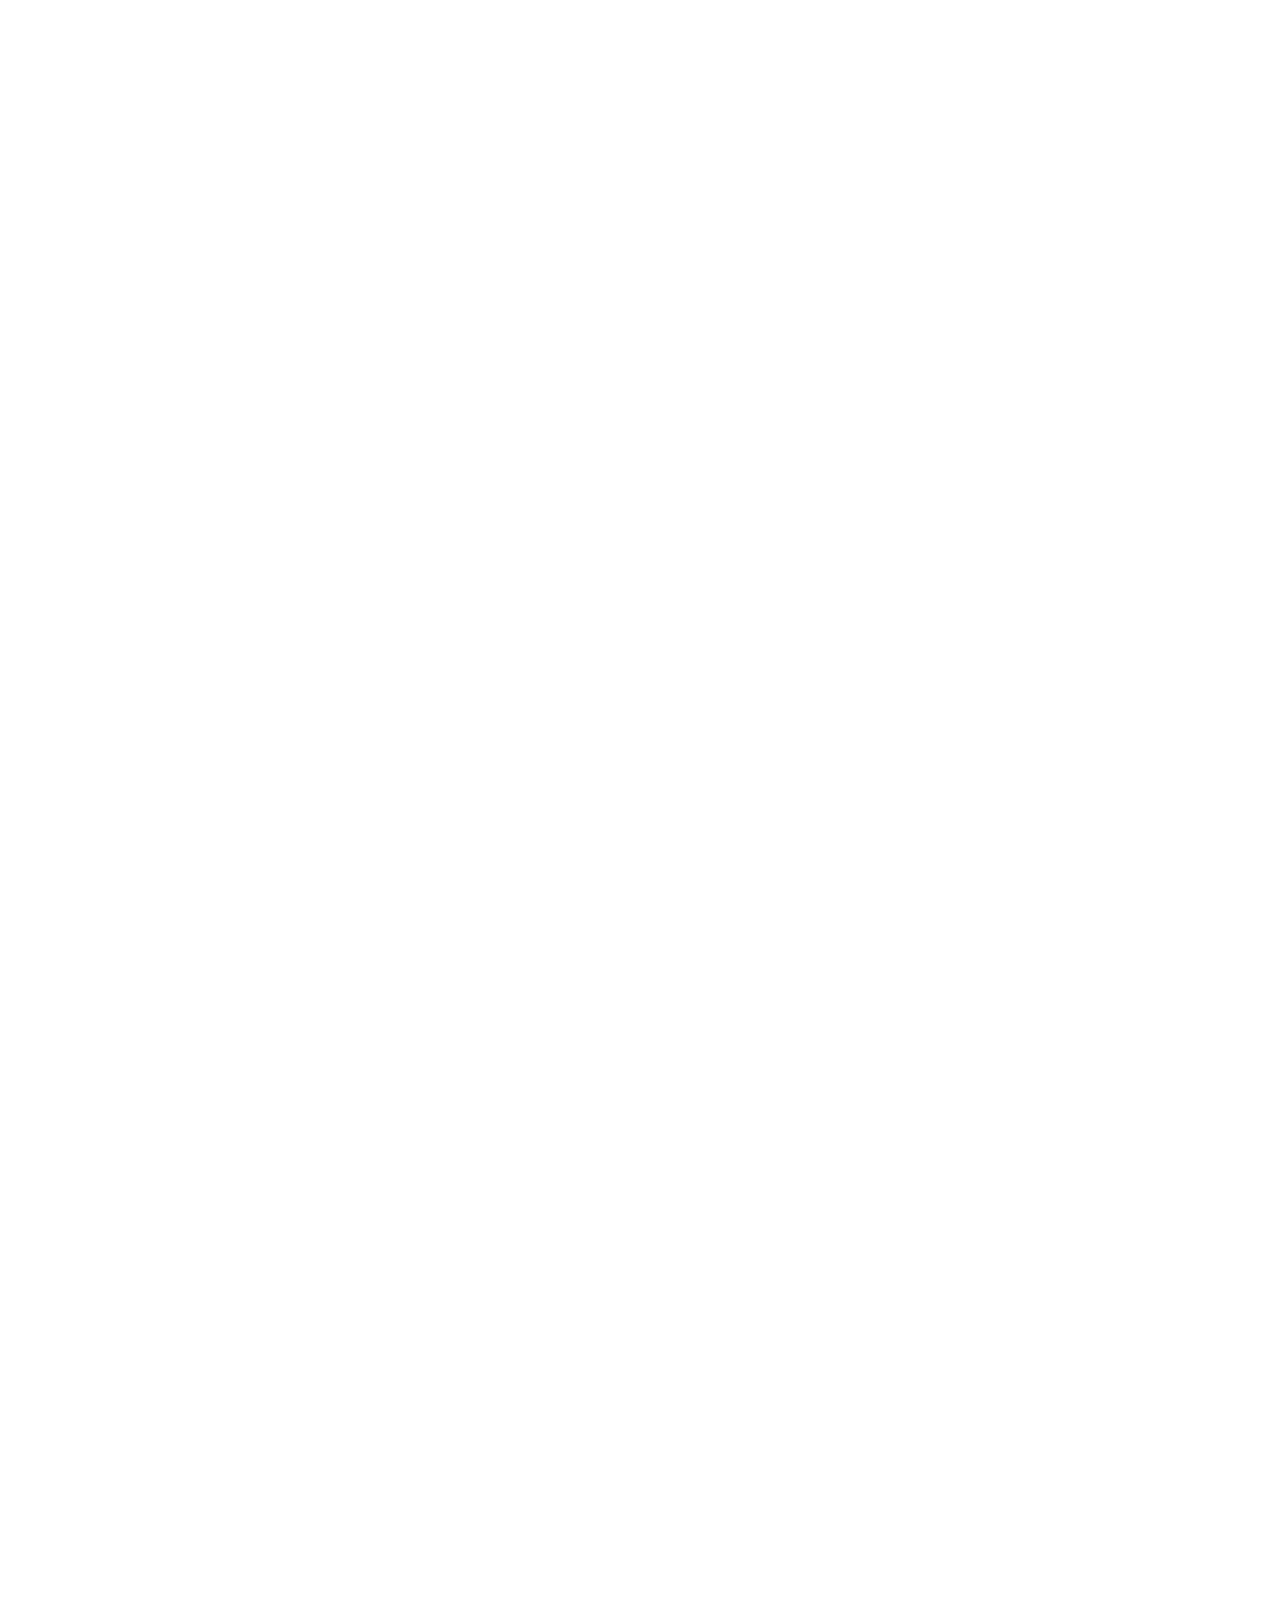
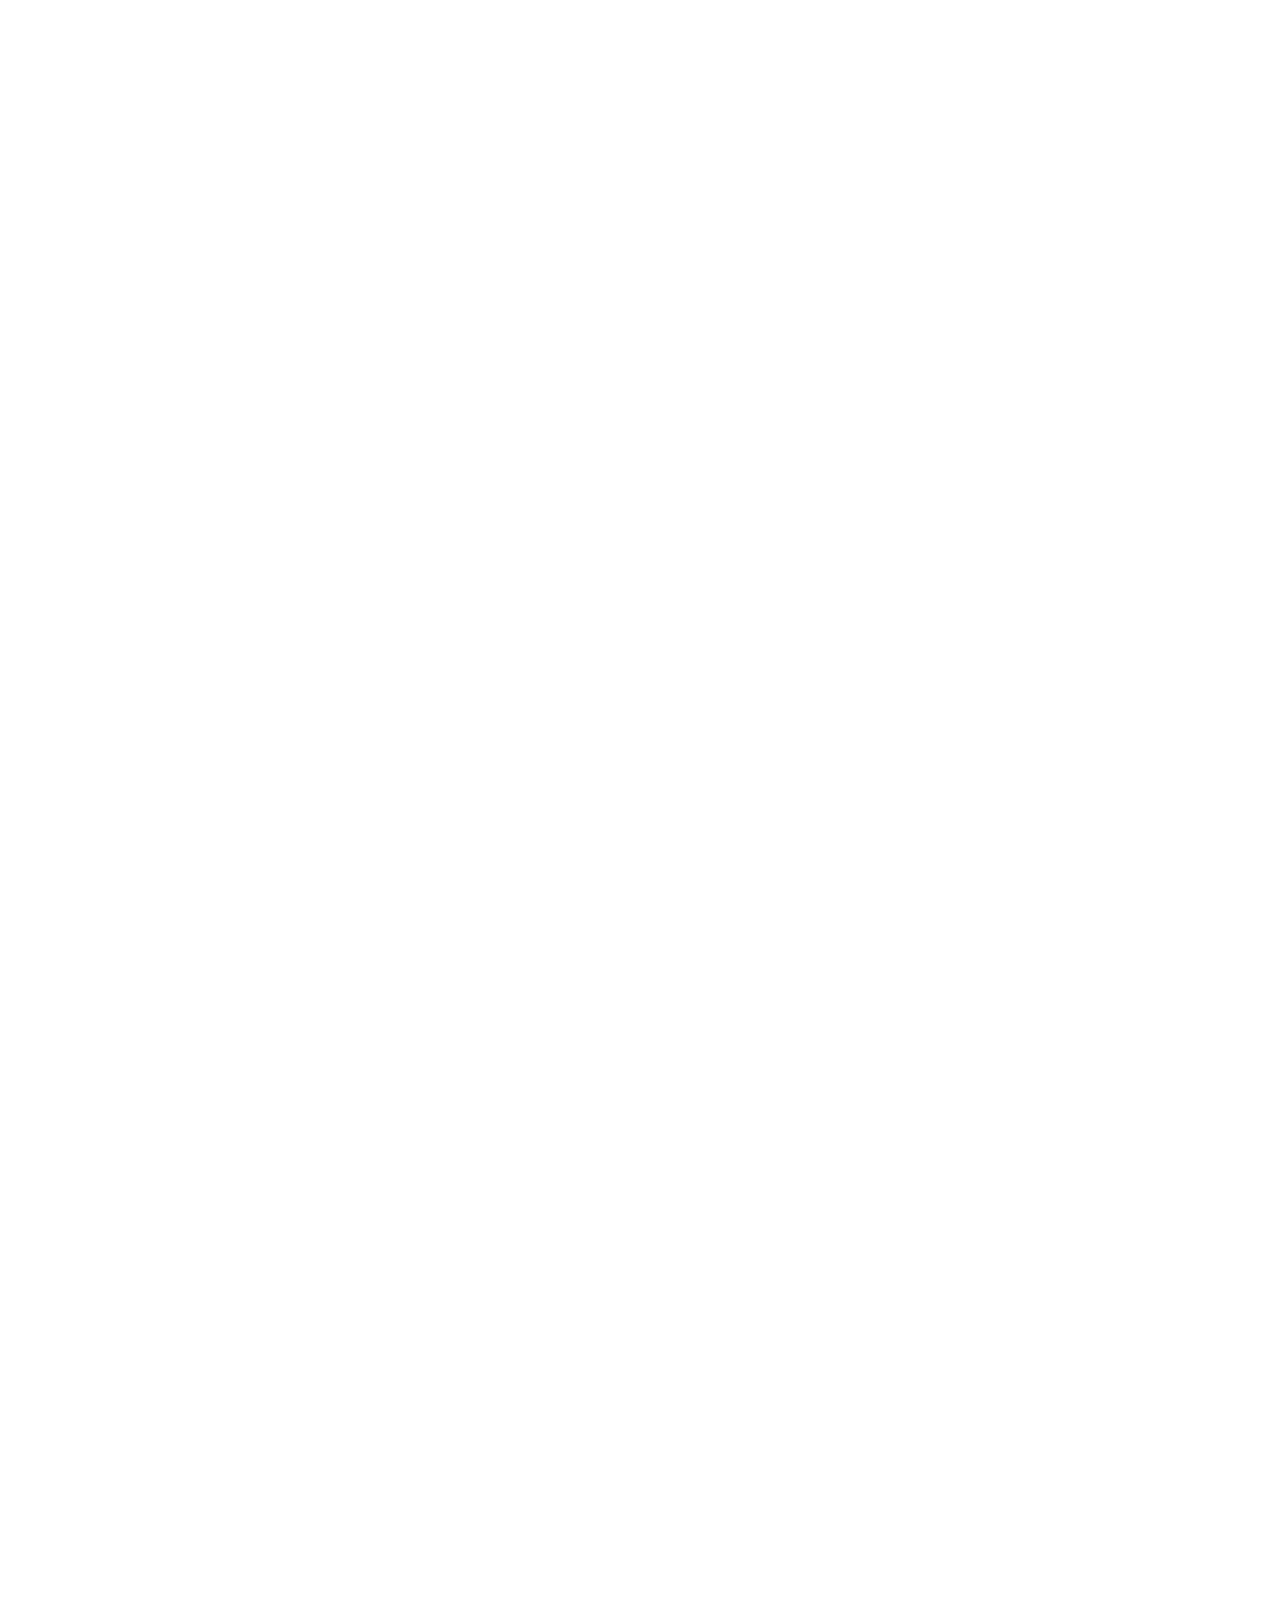
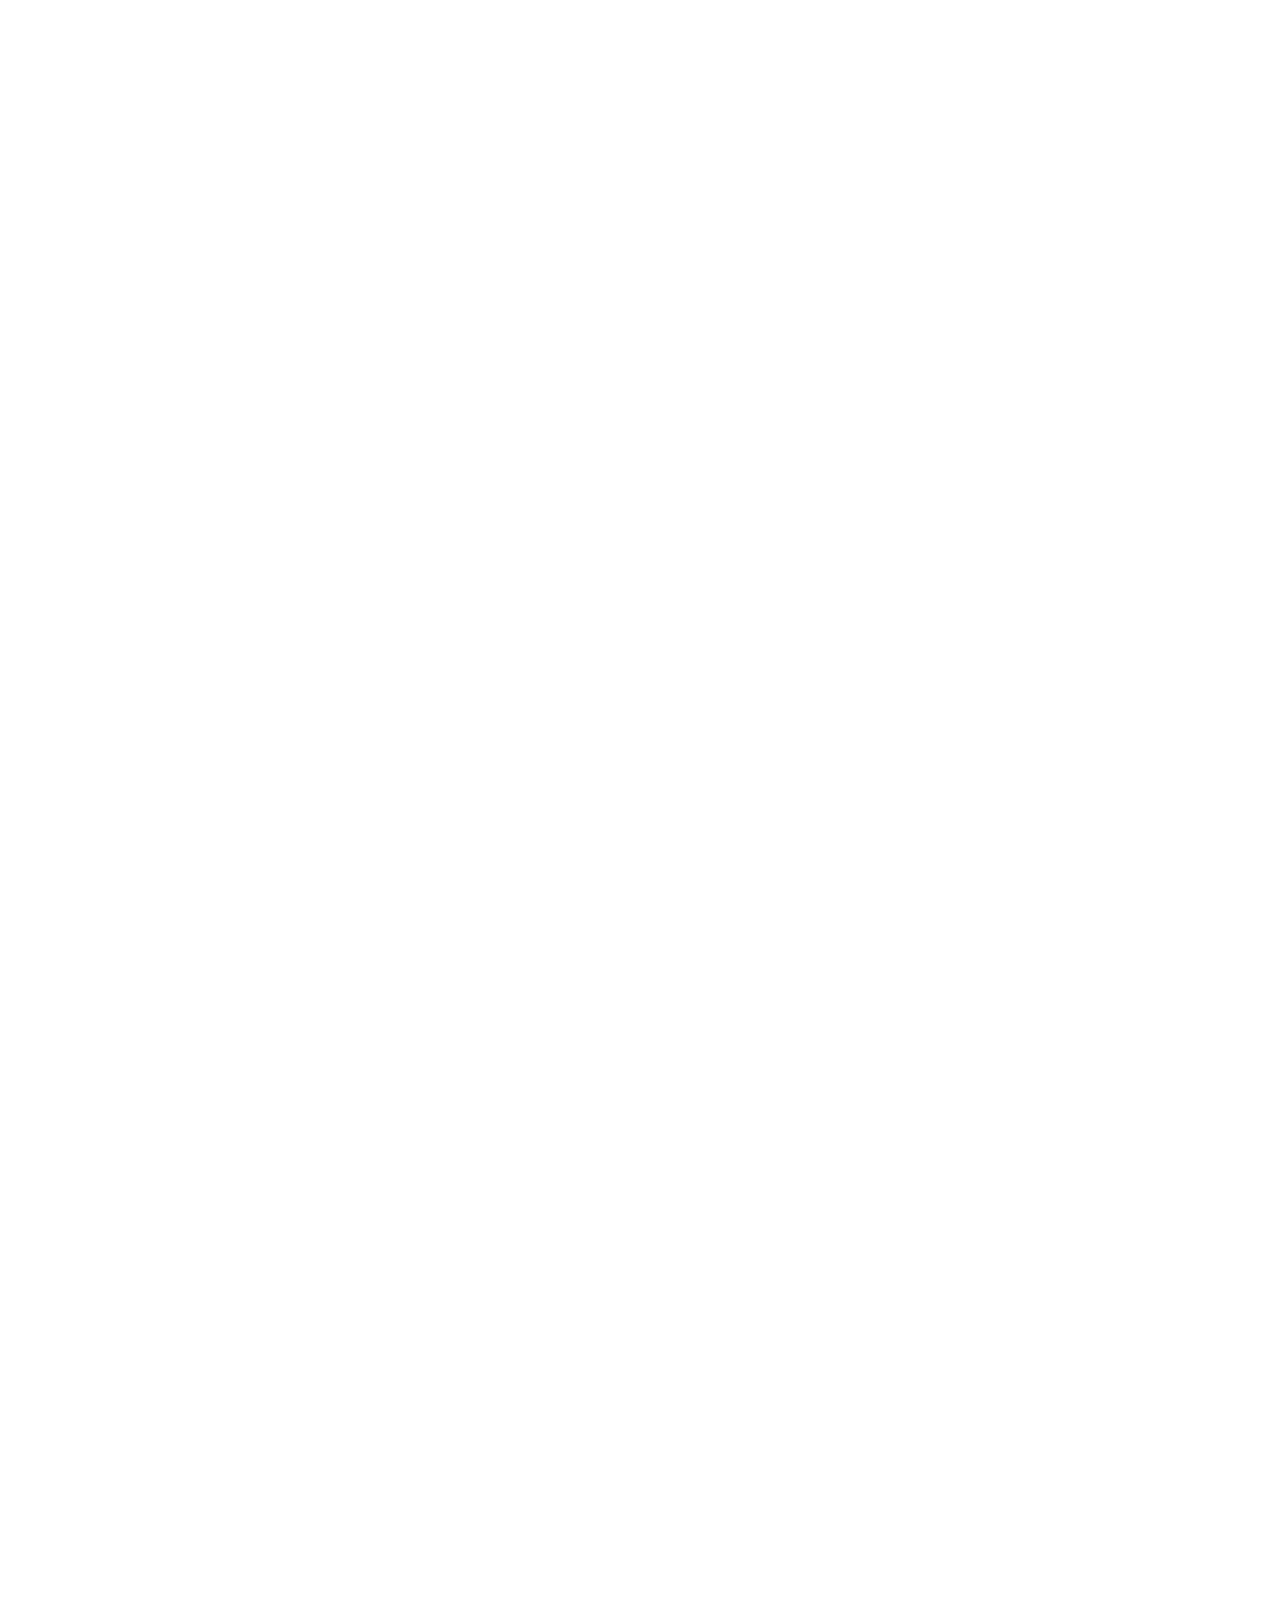
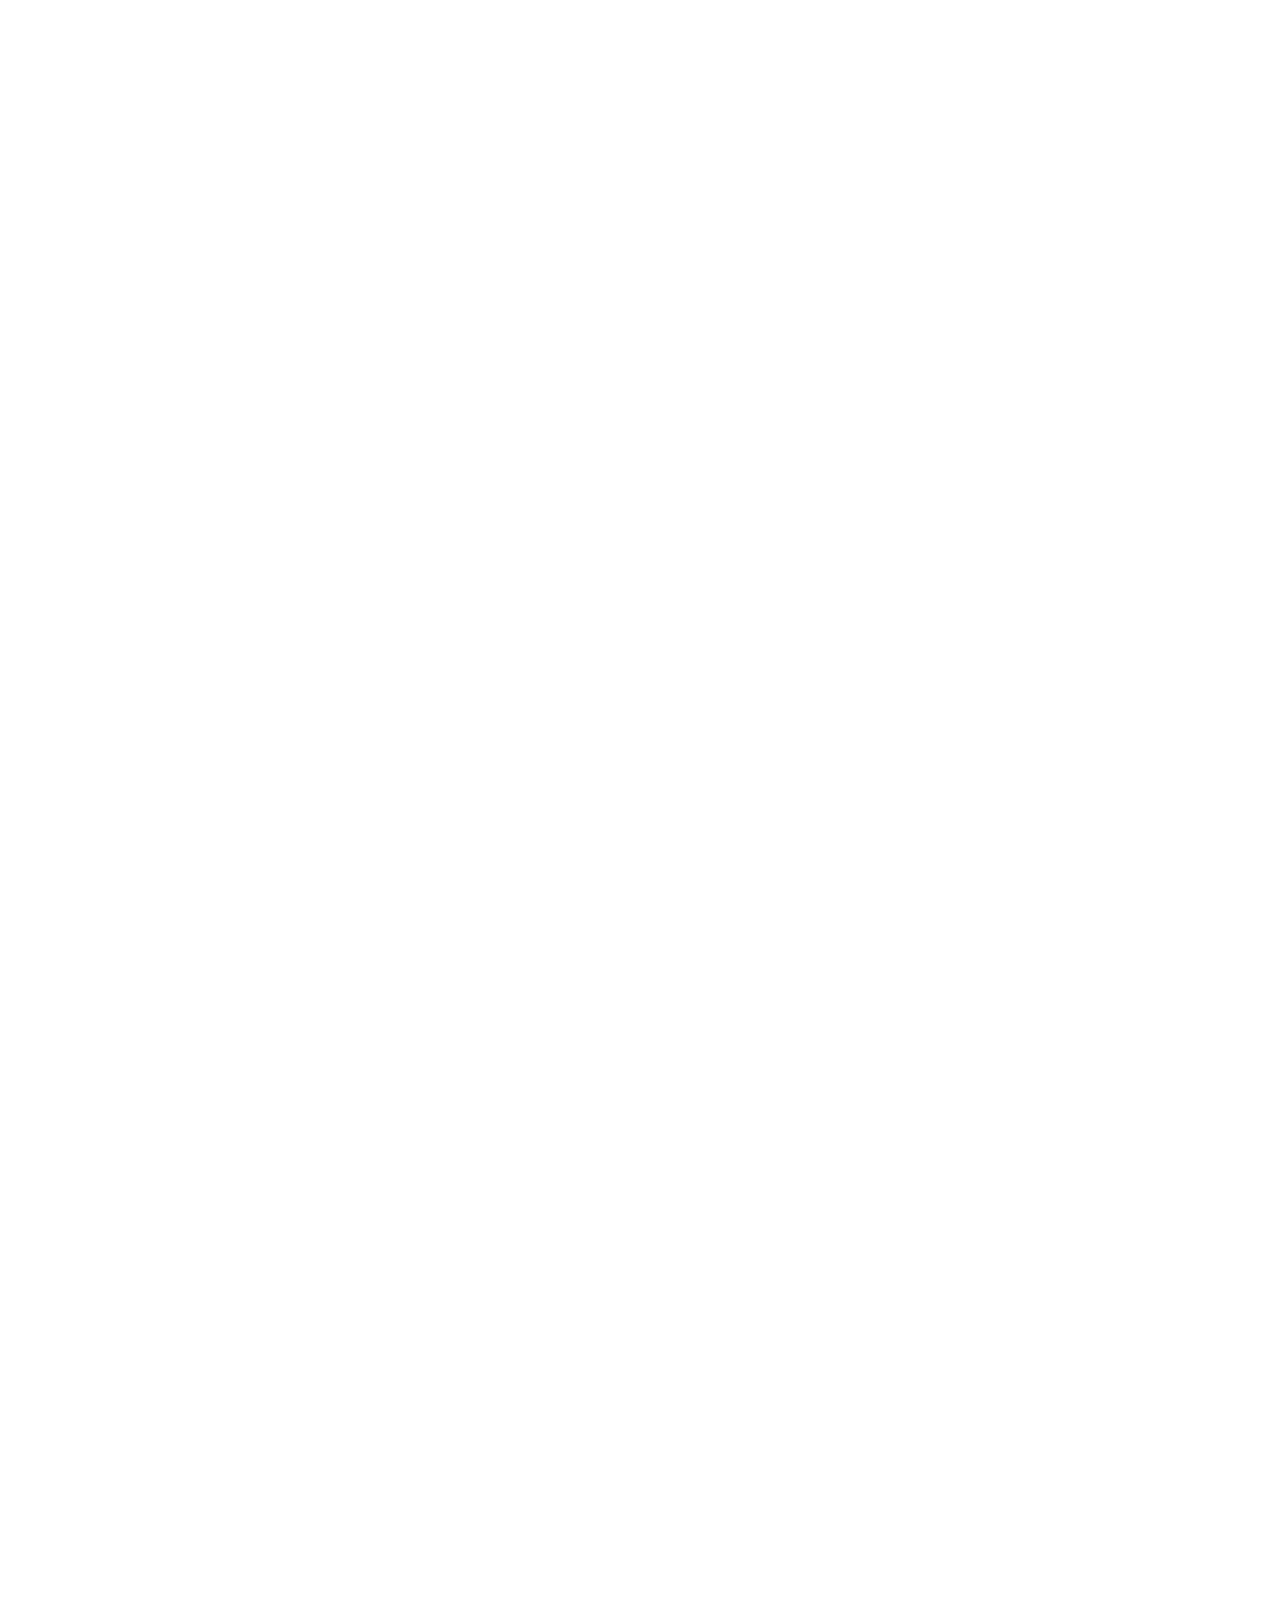
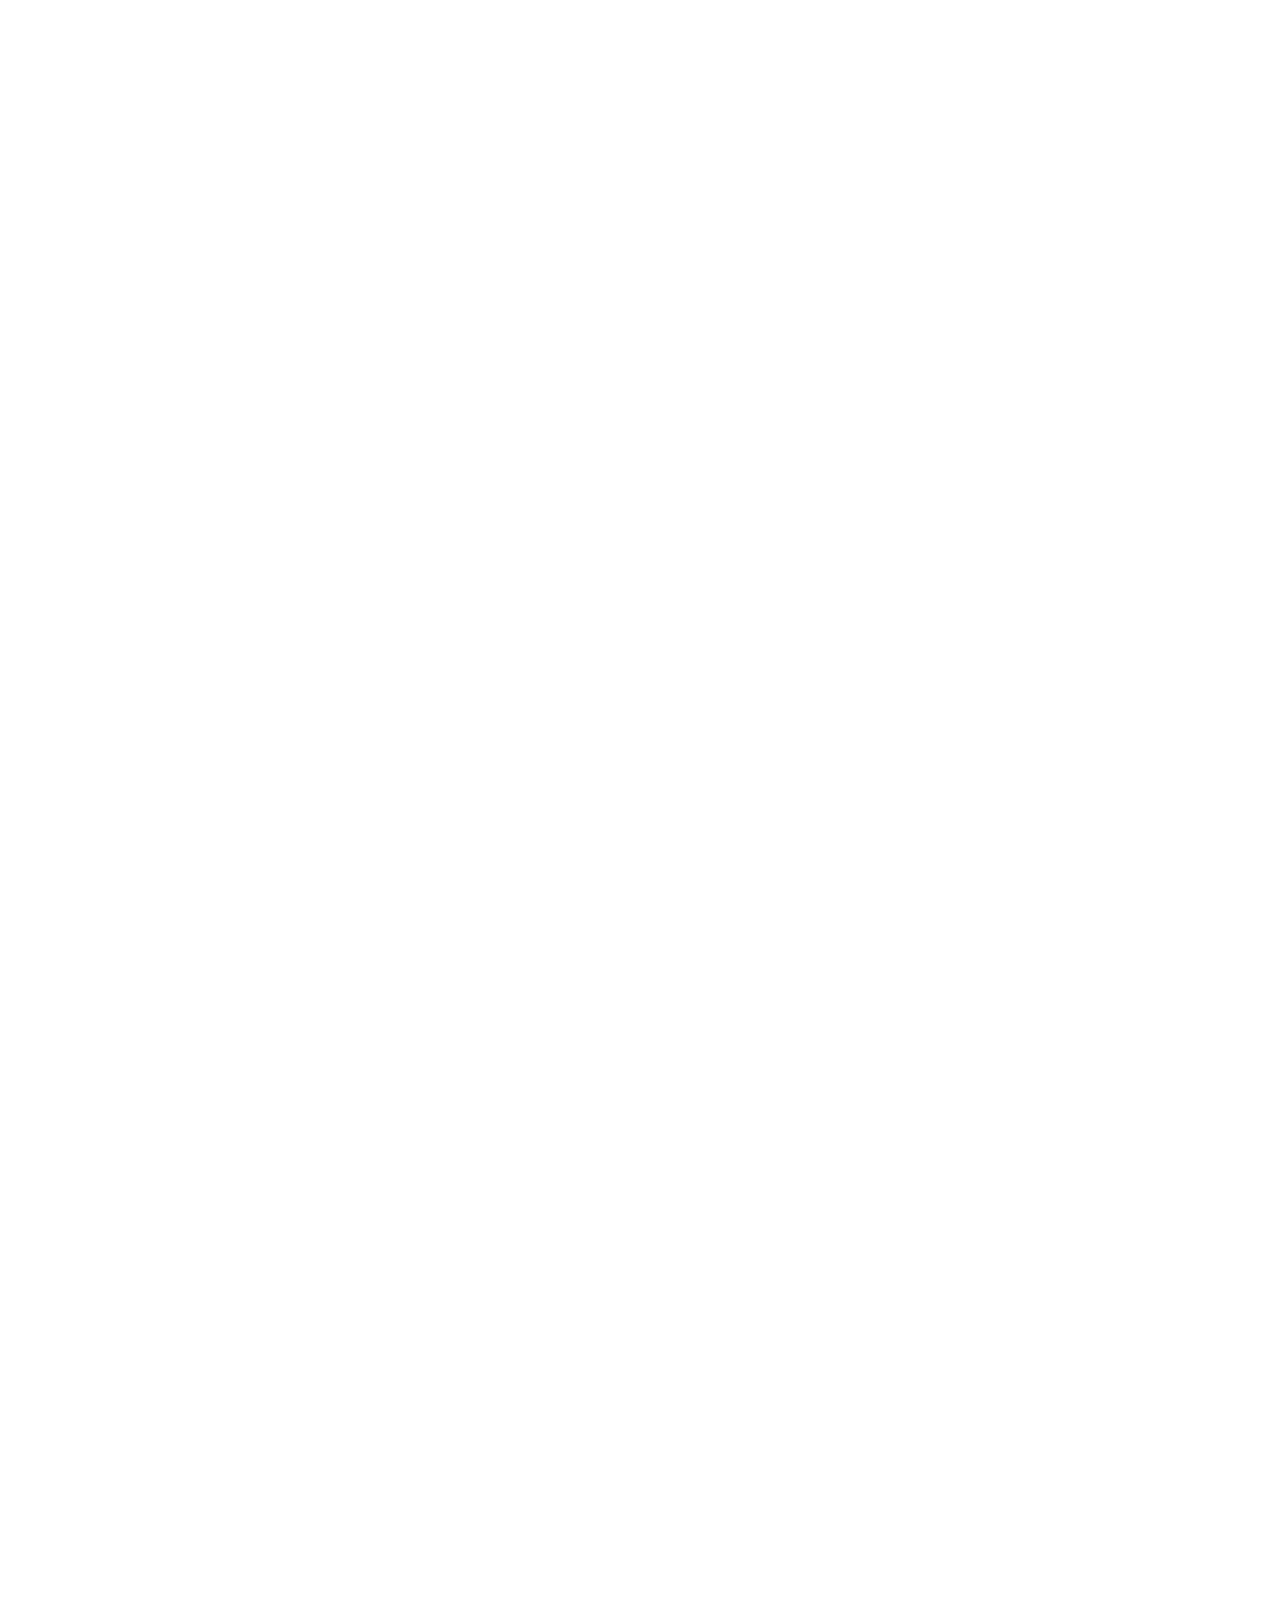
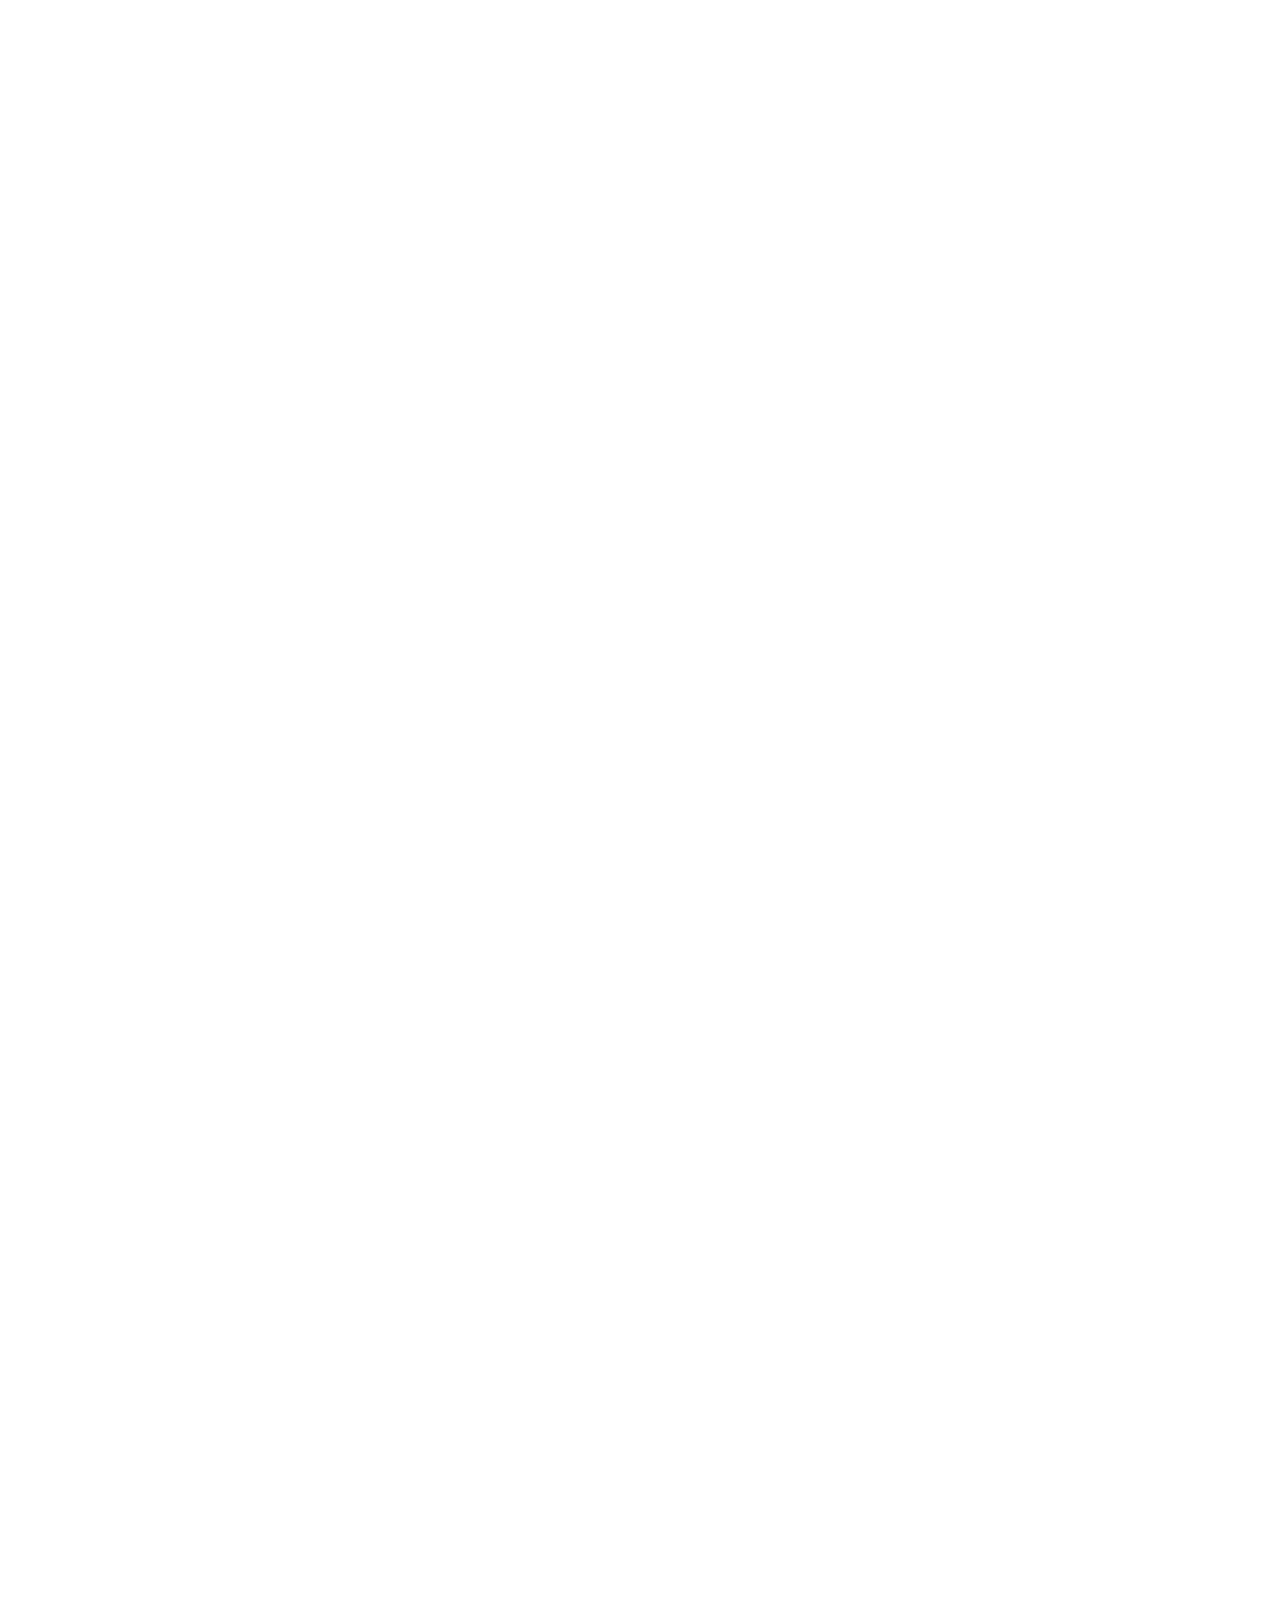
==== commit 908537c9: "sửa lại 1 phần" ====
--- a/index.html
+++ b/index.html
@@ -45,11 +45,6 @@
           <div class="container">
             <!-- Logo -->
             <a class="navbar-brand d-flex align-items-center" href="#">
-              <!-- <img
-                src="./assets/imgs/logo.webp"
-                alt="VIT CARS"
-                class="thumb-nb"
-              /> -->
               <h1 class="logo-heading">VTT</h1>
             </a>
 
@@ -130,20 +125,20 @@
                     <a class="nav-link" href="./banxecuaban.html">Thanh lý</a>
                   </li>
                   <li class="nav-item">
-                    <a class="nav-link" href="#">Liên hệ</a>
+                    <a class="nav-link" href="./lienhe.html">Liên hệ</a>
                   </li>
                 </ul>
 
                 <!-- Nút Đăng nhập và Đăng ký -->
                 <div class="auth-buttons">
                   <a
-                    href="#"
+                    href="./dn.html"
                     class="btn btn-login btn-register d-flex justify-content-center align-items-center"
                   >
                     <i class="fas fa-user"></i> Đăng nhập
                   </a>
                   <a
-                    href="#"
+                    href="./dk.html"
                     class="btn btn-login btn-register d-flex justify-content-center align-items-center"
                     >Đăng ký</a
                   >
@@ -159,145 +154,316 @@
     </header>
 
     <main div class="container-main__full">
-      <div class="container container-main__fix">
-        <h2 class="heading-2_main">Loại xe bán hot</h2>
-        <div class="swiper hot-cars-slider">
-          <div class="swiper-wrapper">
-            <!-- Slide 1 -->
-            <div class="swiper-slide">
-              <div class="card">
-                <img
-                  class="thumb-hot"
-                  src="https://images.unsplash.com/photo-1502877338535-766e1452684a"
-                  alt="Kia Sportage"
-                />
-                <div class="card-body">
-                  <h5 class="card-title">Kia Sportage 2025</h5>
-                  <p class="card-text">Giá: 800 triệu VNĐ</p>
-                  <a href="#" class="btn btn-primary">Xem chi tiết</a>
-                </div>
-              </div>
-            </div>
-            <div class="swiper-slide">
-              <div class="card">
-                <img
-                  class="thumb-hot"
-                  src="./assets/imgs/text.jpg"
-                  alt="Tesla Model Y"
-                />
-                <div class="card-body">
-                  <h5 class="card-title">Tesla Model Y 2025</h5>
-                  <p class="card-text">Giá: 1.2 tỷ VNĐ</p>
-                  <a href="#" class="btn btn-primary">Xem chi tiết</a>
-                </div>
-              </div>
-            </div>
-            <div class="swiper-slide">
-              <div class="card">
-                <img
-                  class="thumb-hot"
-                  src="https://images.unsplash.com/photo-1581235720704-06d3acfcb36f"
-                  alt="MINI Cooper"
-                />
-                <div class="card-body">
-                  <h5 class="card-title">MINI Cooper 2025</h5>
-                  <p class="card-text">Giá: 900 triệu VNĐ</p>
-                  <a href="#" class="btn btn-primary">Xem chi tiết</a>
-                </div>
-              </div>
-            </div>
-            <div class="swiper-slide">
-              <div class="card">
-                <img
-                  class="thumb-hot"
-                  src="https://images.unsplash.com/photo-1502877338535-766e1452684a"
-                  alt="Kia Sportage"
-                />
-                <div class="card-body">
-                  <h5 class="card-title">Kia Sportage 2025</h5>
-                  <p class="card-text">Giá: 800 triệu VNĐ</p>
-                  <a href="#" class="btn btn-primary">Xem chi tiết</a>
-                </div>
-              </div>
-            </div>
-            <div class="swiper-slide">
-              <div class="card">
-                <img
-                  class="thumb-hot"
-                  src="https://images.unsplash.com/photo-1550355291-bbee04a92027"
-                  alt="Tesla Model Y"
-                />
-                <div class="card-body">
-                  <h5 class="card-title">Tesla Model Y 2025</h5>
-                  <p class="card-text">Giá: 1.2 tỷ VNĐ</p>
-                  <a href="#" class="btn btn-primary">Xem chi tiết</a>
-                </div>
-              </div>
-            </div>
-            <div class="swiper-slide">
-              <div class="card">
-                <img
-                  class="thumb-hot"
-                  src="https://images.unsplash.com/photo-1581235720704-06d3acfcb36f"
-                  alt="MINI Cooper"
-                />
-                <div class="card-body">
-                  <h5 class="card-title">MINI Cooper 2025</h5>
-                  <p class="card-text">Giá: 900 triệu VNĐ</p>
-                  <a href="#" class="btn btn-primary">Xem chi tiết</a>
-                </div>
-              </div>
-            </div>
-            <div class="swiper-slide">
-              <div class="card">
-                <img
-                  class="thumb-hot"
-                  src="https://images.unsplash.com/photo-1502877338535-766e1452684a"
-                  alt="Mitsubishi Xpander"
-                />
-                <div class="card-body">
-                  <h5 class="card-title">Mitsubishi Xpander</h5>
-                  <p class="card-text">Giá: 600 triệu VNĐ</p>
-                  <a href="#" class="btn btn-primary">Xem chi tiết</a>
-                </div>
-              </div>
-            </div>
-            <div class="swiper-slide">
-              <div class="card">
-                <img
-                  class="thumb-hot"
-                  src="https://images.unsplash.com/photo-1550355291-bbee04a92027"
-                  alt="Tesla Model Y"
-                />
-                <div class="card-body">
-                  <h5 class="card-title">Tesla Model Y 2025</h5>
-                  <p class="card-text">Giá: 1.2 tỷ VNĐ</p>
-                  <a href="#" class="btn btn-primary">Xem chi tiết</a>
-                </div>
-              </div>
-            </div>
-            <div class="swiper-slide">
-              <div class="card">
-                <img
-                  class="thumb-hot"
-                  src="https://images.unsplash.com/photo-1581235720704-06d3acfcb36f"
-                  alt="MINI Cooper"
-                />
-                <div class="card-body">
-                  <h5 class="card-title">MINI Cooper 2025</h5>
-                  <p class="card-text">Giá: 900 triệu VNĐ</p>
-                  <a href="#" class="btn btn-primary">Xem chi tiết</a>
-                </div>
-              </div>
-            </div>
-          </div>
-          <!-- Nút điều hướng -->
-          <div class="swiper-button-next"></div>
-          <div class="swiper-button-prev"></div>
-          <!-- Thanh phân trang -->
-          <div class="swiper-pagination"></div>
+      <!-- Danh Mục Xe -->
+      <section class="danhmucxe_bg">
+        <div class="danh-muc-xe">
+          <div class="container">
+            <div class="tieu-de-danh-muc text-center mb-5">
+              <h2>DANH MỤC XE</h2>
+              <p>
+                Khám phá đa dạng các dòng xe phù hợp với nhu cầu và phong cách
+                của bạn.
+              </p>
+            </div>
+            <div class="row g-4">
+              <!-- Sedan -->
+              <div class="col-md-3 col-sm-6 col-12">
+                <div class="the-danh-muc">
+                  <img src="./assets/imgs/tesla.webp" alt="Sedan" />
+                  <div class="lop-phu"></div>
+                  <div class="noi-dung-danh-muc">
+                    <h3>Sedan</h3>
+                    <p>Phong cách thanh lịch</p>
+                    <a href="#" class="btn nut-xem-them">Xem thêm</a>
+                  </div>
+                </div>
+              </div>
+              <!-- SUV -->
+              <div class="col-md-3 col-sm-6 col-12">
+                <div class="the-danh-muc">
+                  <img
+                    src="https://images.unsplash.com/photo-1600585154340-be6161a56a0c?ixlib=rb-4.0.3&auto=format&fit=crop&w=500&q=60"
+                    alt="SUV"
+                  />
+                  <div class="lop-phu"></div>
+                  <div class="noi-dung-danh-muc">
+                    <h3>SUV</h3>
+                    <p>Khám phá mọi địa hình</p>
+                    <a href="#" class="btn nut-xem-them">Xem thêm</a>
+                  </div>
+                </div>
+              </div>
+              <!-- Siêu xe -->
+              <div class="col-md-3 col-sm-6 col-12">
+                <div class="the-danh-muc">
+                  <img
+                    src="https://images.unsplash.com/photo-1502877338535-766e1452684a?ixlib=rb-4.0.3&auto=format&fit=crop&w=500&q=60"
+                    alt="Siêu xe"
+                  />
+                  <div class="lop-phu"></div>
+                  <div class="noi-dung-danh-muc">
+                    <h3>Siêu xe</h3>
+                    <p>Tốc độ và đẳng cấp</p>
+                    <a href="#" class="btn nut-xem-them">Xem thêm</a>
+                  </div>
+                </div>
+              </div>
+              <!-- Xe điện -->
+              <div class="col-md-3 col-sm-6 col-12">
+                <div class="the-danh-muc">
+                  <img src="./assets/imgs/text.jpg" alt="Xe điện" />
+                  <div class="lop-phu"></div>
+                  <div class="noi-dung-danh-muc">
+                    <h3>Xe điện</h3>
+                    <p>Công nghệ và thân thiện</p>
+                    <a href="#" class="btn nut-xem-them">Xem thêm</a>
+                  </div>
+                </div>
+              </div>
+            </div>
+          </div>
         </div>
-      </div>
+      </section>
+
+      <!-- Xe Nổi Bật -->
+      <section class="xenoibat__bg">
+        <div class="container">
+          <div class="content-nb">
+            <h1 class="heading-nb-h1">Xe nổi bật</h1>
+            <p class="desc-nb">
+              Khám phá những mẫu xe nổi bật nhất trong bộ sưu tập của chúng tôi.
+              Từ hiệu suất mạnh mẽ đến thiết kế tinh tế.
+            </p>
+          </div>
+          <div class="swiper mySwiper">
+            <div class="swiper-wrapper">
+              <!-- Card 1 -->
+              <div class="swiper-slide">
+                <div class="car-card">
+                  <div class="car-image">
+                    <img
+                      src="./assets/imgs/MINI-Cooper.webp"
+                      alt="Mercedes-AMG GT Black Series"
+                    />
+                    <span class="hot-badge">Hot</span>
+                  </div>
+                  <div class="car-info">
+                    <h3>Mercedes-AMG GT Black Series</h3>
+                    <p class="price">₫5,800,000,000 VND</p>
+                    <p>730 HP</p>
+                    <p>Đỉnh cao của công nghệ Mercedes-AMG...</p>
+                    <button class="btn">Xem chi tiết →</button>
+                  </div>
+                </div>
+              </div>
+
+              <!-- Card 2 -->
+              <div class="swiper-slide">
+                <div class="car-card">
+                  <div class="car-image">
+                    <img
+                      src="./assets/imgs/Mitsubishi-Xpander.webp"
+                      alt="Lamborghini Aventador SVJ"
+                    />
+                    <span class="hot-badge">Hot</span>
+                  </div>
+                  <div class="car-info">
+                    <h3>Lamborghini Aventador SVJ</h3>
+                    <p class="price">₫8,500,000,000 VND</p>
+                    <p>770 HP</p>
+                    <p>Siêu phẩm từ Lamborghini với thiết kế...</p>
+                    <button class="btn">Xem chi tiết →</button>
+                  </div>
+                </div>
+              </div>
+
+              <!-- Card 3 -->
+              <div class="swiper-slide">
+                <div class="car-card">
+                  <div class="car-image">
+                    <img
+                      src="./assets/imgs/text.jpg"
+                      alt="Ferrari SF90 Stradale"
+                    />
+                    <span class="hot-badge">Hot</span>
+                  </div>
+                  <div class="car-info">
+                    <h3>Ferrari SF90 Stradale</h3>
+                    <p class="price">₫7,200,000,000 VND</p>
+                    <p>1000 HP</p>
+                    <p>Siêu xe hybrid đầu tiên của Ferrari...</p>
+                    <button class="btn">Xem chi tiết →</button>
+                  </div>
+                </div>
+              </div>
+
+              <!-- Card 3 -->
+              <div class="swiper-slide">
+                <div class="car-card">
+                  <div class="car-image">
+                    <img src="./img/tesla.webp" alt="Ferrari SF90 Stradale" />
+                    <span class="hot-badge">Hot</span>
+                  </div>
+                  <div class="car-info">
+                    <h3>Ferrari SF90 Stradale</h3>
+                    <p class="price">₫7,200,000,000 VND</p>
+                    <p>1000 HP</p>
+                    <p>Siêu xe hybrid đầu tiên của Ferrari...</p>
+                    <button class="btn">Xem chi tiết →</button>
+                  </div>
+                </div>
+              </div>
+
+              <!-- Card 3 -->
+              <div class="swiper-slide">
+                <div class="car-card">
+                  <div class="car-image">
+                    <img src="./img/tesla.webp" alt="Ferrari SF90 Stradale" />
+                    <span class="hot-badge">Hot</span>
+                  </div>
+                  <div class="car-info">
+                    <h3>Ferrari SF90 Stradale</h3>
+                    <p class="price">₫7,200,000,000 VND</p>
+                    <p>1000 HP</p>
+                    <p>Siêu xe hybrid đầu tiên của Ferrari...</p>
+                    <button class="btn">Xem chi tiết →</button>
+                  </div>
+                </div>
+              </div>
+              <!-- Card 3 -->
+              <div class="swiper-slide">
+                <div class="car-card">
+                  <div class="car-image">
+                    <img src="./img/tesla.webp" alt="Ferrari SF90 Stradale" />
+                    <span class="hot-badge">Hot</span>
+                  </div>
+                  <div class="car-info">
+                    <h3>Ferrari SF90 Stradale</h3>
+                    <p class="price">₫7,200,000,000 VND</p>
+                    <p>1000 HP</p>
+                    <p>Siêu xe hybrid đầu tiên của Ferrari...</p>
+                    <button class="btn">Xem chi tiết →</button>
+                  </div>
+                </div>
+              </div>
+            </div>
+
+            <!-- Dấu chấm -->
+            <div class="swiper-pagination"></div>
+
+            <!-- Nút điều hướng -->
+            <div class="swiper-button-next"></div>
+            <div class="swiper-button-prev"></div>
+          </div>
+        </div>
+        <!-- Modal xe nổi bật  -->
+        <div id="carModal" class="modal">
+          <div class="modal-content">
+            <span class="close">&times;</span>
+            <h2 id="modalTitle"></h2>
+            <img
+              id="modalImage"
+              src=""
+              alt=""
+              style="width: 100%; height: auto"
+            />
+            <p><strong>Giá:</strong> <span id="modalPrice"></span></p>
+            <p><strong>Công suất:</strong> <span id="modalHP"></span></p>
+            <p id="modalDescription"></p>
+          </div>
+        </div>
+      </section>
+
+      <!-- đẳng cấp -->
+      <section class="dc__bg">
+        <div class="container">
+          <div class="dc-nd">
+            <h2 class="heading-2-dc">Đường Đi Đến Đẳng Cấp</h2>
+            <p class="dc-desc-top">
+              Chúng tôi không chỉ bán xe, chúng tôi mang đến trải nhiệm đẳng cấp
+              với dịch vụ tận tâm và chuyên nghiệp hậu mãi.
+            </p>
+          </div>
+          <div class="row fix-box-dc column-gap-3 row-gap-3">
+            <div class="col-lg-2 col-md-5 fix-item-dc">
+              <div class="icon-bg">
+                <svg
+                  class="kt-icon-dc"
+                  xmlns="http://www.w3.org/2000/svg"
+                  viewBox="0 0 512 512"
+                >
+                  <path
+                    fill="#ffffff"
+                    d="M0 256a256 256 0 1 1 512 0A256 256 0 1 1 0 256zm320 96c0-26.9-16.5-49.9-40-59.3L280 88c0-13.3-10.7-24-24-24s-24 10.7-24 24l0 204.7c-23.5 9.5-40 32.5-40 59.3c0 35.3 28.7 64 64 64s64-28.7 64-64z"
+                  />
+                </svg>
+              </div>
+              <h3 class="heading-3-dc">Hiệu suất tuyệt vời</h3>
+              <p class="dc-desc">
+                Tất cả xe trong bộ sưu tập của chúng tôi đều được lựa chọn kĩ
+                lưỡng để mang đến hiệu suất vượt trội
+              </p>
+            </div>
+            <div class="col-lg-2 col-md-5 fix-item-dc">
+              <div class="icon-bg">
+                <svg
+                  class="kt-icon-dc"
+                  xmlns="http://www.w3.org/2000/svg"
+                  viewBox="0 0 384 512"
+                >
+                  <path
+                    fill="#ffffff"
+                    d="M32 0C14.3 0 0 14.3 0 32S14.3 64 32 64l0 11c0 42.4 16.9 83.1 46.9 113.1L146.7 256 78.9 323.9C48.9 353.9 32 394.6 32 437l0 11c-17.7 0-32 14.3-32 32s14.3 32 32 32l32 0 256 0 32 0c17.7 0 32-14.3 32-32s-14.3-32-32-32l0-11c0-42.4-16.9-83.1-46.9-113.1L237.3 256l67.9-67.9c30-30 46.9-70.7 46.9-113.1l0-11c17.7 0 32-14.3 32-32s-14.3-32-32-32L320 0 64 0 32 0zM288 437l0 11L96 448l0-11c0-25.5 10.1-49.9 28.1-67.9L192 301.3l67.9 67.9c18 18 28.1 42.4 28.1 67.9z"
+                  />
+                </svg>
+              </div>
+              <h3 class="heading-3-dc">Hiệu suất tuyệt vời</h3>
+              <p class="dc-desc">
+                Tất cả xe trong bộ sưu tập của chúng tôi đều được lựa chọn kĩ
+                lưỡng để mang đến hiệu suất vượt trội
+              </p>
+            </div>
+            <div class="col-lg-2 col-md-5 fix-item-dc">
+              <div class="icon-bg">
+                <svg
+                  class="kt-icon-dc"
+                  xmlns="http://www.w3.org/2000/svg"
+                  viewBox="0 0 576 512"
+                >
+                  <path
+                    fill="#ffffff"
+                    d="M316.9 18C311.6 7 300.4 0 288.1 0s-23.4 7-28.8 18L195 150.3 51.4 171.5c-12 1.8-22 10.2-25.7 21.7s-.7 24.2 7.9 32.7L137.8 329 113.2 474.7c-2 12 3 24.2 12.9 31.3s23 8 33.8 2.3l128.3-68.5 128.3 68.5c10.8 5.7 23.9 4.9 33.8-2.3s14.9-19.3 12.9-31.3L438.5 329 542.7 225.9c8.6-8.5 11.7-21.2 7.9-32.7s-13.7-19.9-25.7-21.7L381.2 150.3 316.9 18z"
+                  />
+                </svg>
+              </div>
+              <h3 class="heading-3-dc">Hiệu suất tuyệt vời</h3>
+              <p class="dc-desc">
+                Tất cả xe trong bộ sưu tập của chúng tôi đều được lựa chọn kĩ
+                lưỡng để mang đến hiệu suất vượt trội
+              </p>
+            </div>
+            <div class="col-lg-2 col-md-5 fix-item-dc">
+              <div class="icon-bg">
+                <svg
+                  class="kt-icon-dc"
+                  xmlns="http://www.w3.org/2000/svg"
+                  viewBox="0 0 576 512"
+                >
+                  <path
+                    fill="#ffffff"
+                    d="M316.9 18C311.6 7 300.4 0 288.1 0s-23.4 7-28.8 18L195 150.3 51.4 171.5c-12 1.8-22 10.2-25.7 21.7s-.7 24.2 7.9 32.7L137.8 329 113.2 474.7c-2 12 3 24.2 12.9 31.3s23 8 33.8 2.3l128.3-68.5 128.3 68.5c10.8 5.7 23.9 4.9 33.8-2.3s14.9-19.3 12.9-31.3L438.5 329 542.7 225.9c8.6-8.5 11.7-21.2 7.9-32.7s-13.7-19.9-25.7-21.7L381.2 150.3 316.9 18z"
+                  />
+                </svg>
+              </div>
+              <h3 class="heading-3-dc">Hiệu suất tuyệt vời</h3>
+              <p class="dc-desc">
+                Tất cả xe trong bộ sưu tập của chúng tôi đều được lựa chọn kĩ
+                lưỡng để mang đến hiệu suất vượt trội
+              </p>
+            </div>
+          </div>
+        </div>
+      </section>
     </main>
 
     <!-- js bootstrap -->
--- a/assets/css/main.css
+++ b/assets/css/main.css
@@ -1,8 +1,8 @@
 .container-fluid {
   min-height: 750px;
-  background-image: url(./img/z6446496520237_869af83a194de6eec5252bb3c8cd20f4.jpg);
+  background-image: url(./img/pexels-matthew-harmon-713721621-31347301.jpg);
   background-size: cover;
-  background-position: center;
+  background-position: top;
   background-attachment: fixed;
   position: relative;
   display: flex;
@@ -13,11 +13,11 @@
 .navbar {
   background-color: #efefef3f;
   transition: background-color 0.8s ease;
-  box-shadow: 0 2px 10px rgba(0, 0, 0, 0.05); /* Đổ bóng nhẹ */
+  box-shadow: 0 2px 10px rgba(0, 0, 0, 0.05);
 }
 
 .navbar-scrolled {
-  background-color: #6e0673;
+  background-color: #76aceb;
   transition: background-color 0.8s ease;
 }
 
@@ -151,121 +151,362 @@
 }
 
 /* ================================= Main ============================ */
-.container-main__full {
-  background-image: url(./img/z6446036768932_17018f93474d5ef1bb656a36186df6b4.jpg);
-  background-size: cover;
-  background-position: center;
-  background-attachment: fixed;
-  padding: 100px 0;
-  background-color: #f8f9fa;
-}
-
-.container-main__fix {
-  max-width: 1200px;
-}
-
-.heading-2_main {
+
+/*============= danh mục xe  */
+/* Phần danh mục xe */
+.danhmucxe_bg {
+  min-height: 750px;
+  background-color: #ffffffdc;
+  display: flex;
+  justify-content: center;
+  align-items: center;
+}
+.danh-muc-xe {
+  padding: 5rem 0;
+}
+
+/* Tiêu đề phần danh mục */
+.tieu-de-danh-muc h2 {
   font-family: Arial, Helvetica, sans-serif;
   text-align: center;
   font-size: 4rem;
   font-weight: bold;
-  color: #ffffff;
-  margin-bottom: 30px;
+  color: #070707;
   text-transform: uppercase;
   letter-spacing: 1px;
-  text-shadow: 3px 3px 6px rgba(250, 187, 187, 0.579);
-}
-
-.card {
+  text-shadow: 3px 3px 6px rgba(0, 0, 0, 0.579);
+}
+
+.tieu-de-danh-muc p {
+  font-size: 1.8rem; /* 16px */
+  color: #000000;
+  text-shadow: 3px 3px 6px rgba(0, 0, 0, 0.579);
+  margin-top: 1rem;
+}
+
+/* Thẻ danh mục */
+.the-danh-muc {
+  position: relative;
+  overflow: hidden;
+  border-radius: 1rem;
+  transition: transform 0.3s ease, box-shadow 0.3s ease;
+  height: 30rem; /* Chiều cao cố định: 300px */
+}
+
+.the-danh-muc img {
+  width: 100%;
+  height: 100%;
+  object-fit: cover;
+  transition: transform 5s ease; /* Hiệu ứng ken-burns */
+}
+
+/* Lớp phủ mờ */
+.lop-phu {
+  position: absolute;
+  top: 0;
+  left: 0;
+  width: 100%;
+  height: 100%;
+  background: rgba(89, 0, 255, 0); /* Màu tím chủ đạo với độ mờ */
+  transition: background 0.3s ease;
+}
+
+/* Nội dung bên trong thẻ */
+.noi-dung-danh-muc {
+  position: absolute;
+  top: 50%;
+  left: 50%;
+  transform: translate(-50%, -50%);
+  text-align: center;
+  color: #fff;
+  z-index: 1;
+}
+
+.noi-dung-danh-muc h3 {
+  font-size: 3rem; /* 24px */
+  font-weight: 600;
+  margin-bottom: 1rem;
+  opacity: 0;
+  transform: translateY(2rem);
+  transition: opacity 0.5s ease, transform 0.5s ease;
+}
+
+.noi-dung-danh-muc p {
+  font-size: 1.8rem; /* 14px */
+  margin-bottom: 1.5rem;
+  opacity: 0;
+  transform: translateY(2rem);
+  transition: opacity 0.5s ease, transform 0.5s ease;
+  transition-delay: 0.1s;
+}
+
+/* Nút tùy chỉnh */
+.nut-xem-them {
+  background-color: #d3adf7; /* Tím nhạt cho nút */
+  color: #6f42c1; /* Chữ màu tím đậm */
   border: none;
-  border-radius: 10px;
+  padding: 1rem 2rem;
+  font-size: 1.4rem;
+  font-weight: 500;
+  border-radius: 0.5rem;
+  transition: background-color 0.3s ease, transform 0.3s ease;
+  opacity: 0;
+  transform: translateY(2rem);
+  transition-delay: 0.2s;
+}
+
+.nut-xem-them:hover {
+  background-color: #6f42c1; /* Tím đậm khi hover */
+  color: #fff;
+  transform: translateY(0) scale(1.05);
+}
+
+/* Hiệu ứng hover cho thẻ */
+.the-danh-muc:hover {
+  transform: scale(1.05);
+  box-shadow: 0 1rem 2rem rgba(111, 66, 193, 0.3); /* Đổ bóng tím */
+}
+
+.the-danh-muc:hover img {
+  transform: scale(1.2); /* Hiệu ứng ken-burns */
+}
+
+.the-danh-muc:hover .lop-phu {
+  background: rgba(111, 66, 193, 0.4);
+}
+
+.the-danh-muc:hover .noi-dung-danh-muc h3,
+.the-danh-muc:hover .noi-dung-danh-muc p,
+.the-danh-muc:hover .nut-xem-them {
+  opacity: 1;
+  transform: translateY(0);
+}
+/* ====================Xe Nổi Bật */
+
+.xenoibat__bg {
+  min-height: 750px;
+  display: flex;
+  justify-content: center;
+  align-items: center;
+  margin-top: 30px;
+  padding: 40px 0;
+  background-color: #ecece85d;
+}
+.swiper-pagination {
+  margin-top: 20px;
+  position: relative;
+}
+.xenoibat__bg .heading-nb-h1 {
+  text-align: center;
+  font-size: 4rem;
+  font-weight: bold;
+  color: #000000;
+}
+.desc-nb {
+  text-align: center;
+  font-size: 1.8rem;
+  color: #000000;
+  margin-top: 1rem;
+}
+.container {
+  width: 90%;
+  max-width: 1200px;
+}
+
+.swiper {
+  padding: 20px 0;
+}
+
+.swiper-slide {
+  display: flex;
+  justify-content: center;
+  height: 100%; /* Đảm bảo chiều cao của swiper-slide luôn 100% */
+  width: 100%;
+}
+
+.car-card {
+  display: flex;
+  flex-direction: column;
+  height: 100%; /* Chiều cao đầy đủ cho các thẻ */
+  border-radius: 15px;
+  box-shadow: 0 4px 12px rgba(0, 0, 0, 0.1);
   overflow: hidden;
-  box-shadow: 0 4px 8px rgba(0, 0, 0, 0.1);
-  transition: transform 0.5s ease, box-shadow 0.5s ease;
-  margin-bottom: 20px;
-  background-color: #00000089;
-}
-
-.card:hover {
-  transform: translateY(-10px);
-  box-shadow: 0 8px 16px rgba(0, 0, 0, 0.2);
-}
-
-.thumb-hot {
+  background-color: #ffffff;
+  transition: transform 0.3s ease-in-out, box-shadow 0.3s ease-in-out;
+  margin: 0 10px; /* Khoảng cách giữa các thẻ */
+  width: 100%; /* Đảm bảo các thẻ chiếm hết chiều rộng của slide */
+}
+
+.car-image {
+  position: relative;
+}
+
+.car-image img {
   width: 100%;
   height: 200px;
   object-fit: cover;
-  transition: transform 0.5s ease;
-}
-
-.card:hover .thumb-hot {
-  transform: scale(1.05);
-}
-
-.card-body {
-  padding: 15px;
-  text-align: center;
-}
-
-.card-title {
-  font-size: 1.8rem;
-  color: #fff3f3;
-  margin-bottom: 10px;
-}
-
-.card-text {
-  color: #ffffff;
-  margin-bottom: 15px;
-}
-
-.btn-primary {
-  background-color: #007bff;
-  border: none;
-  padding: 8px 20px;
+}
+
+.hot-badge {
+  position: absolute;
+  top: 10px;
+  right: 10px;
+  background: #9c27b0;
+  color: white;
+  padding: 5px 10px;
+  font-size: 12px;
   border-radius: 5px;
-  font-size: clamp(0.875rem, 2vw, 1rem);
-  transition: background-color 0.3s ease;
-}
-
-.btn-primary:hover {
-  background-color: #0056b3;
-}
-
-/* Swiper styling */
-.swiper {
-  padding: 20px 0;
-  overflow: hidden;
-}
-
-.swiper-slide {
-  width: 300px; /* Đặt chiều rộng cố định cho mỗi slide */
-  padding: 0 10px;
-}
-
+}
+
+.car-info {
+  flex-grow: 1; /* Cho phép car-info điều chỉnh chiều cao */
+  padding: 20px;
+  text-align: center;
+  display: flex;
+  flex-direction: column;
+  justify-content: space-between; /* Căn đều các phần tử */
+}
+
+.car-info h3 {
+  font-size: 18px;
+  margin-bottom: 5px;
+  font-weight: bold;
+}
+
+.car-info .price {
+  color: #9c27b0;
+  font-weight: bold;
+  font-size: 18px;
+}
+
+.car-info p {
+  font-size: 14px;
+  color: #666;
+  margin: 5px 0;
+}
+
+.xenoibat__bg .btn {
+  background: none;
+  border: 2px solid #9c27b0;
+  color: #9c27b0;
+  padding: 10px 15px;
+  border-radius: 5px;
+  cursor: pointer;
+  margin-top: 10px;
+}
+
+.xenoibat__bg .btn:hover {
+  background: #9c27b0;
+  color: white;
+}
+
+/* Nút điều hướng */
 .swiper-button-next,
 .swiper-button-prev {
-  color: #007bff;
-  width: 40px;
-  height: 40px;
-  background: rgba(255, 255, 255, 0.8);
-  border-radius: 50%;
-  transition: background 0.3s ease;
-  display: none; /* Ẩn trên mobile mặc định */
-}
-
-.swiper-button-next:hover,
-.swiper-button-prev:hover {
-  background: rgba(0, 123, 255, 0.8);
-  color: #fff;
-}
-
+  color: #9c27b0 !important;
+}
+
+/* Dấu chấm */
 .swiper-pagination-bullet {
-  background: #007bff;
-  opacity: 0.5;
+  background: #ccc;
   width: 10px;
   height: 10px;
+  opacity: 1;
+  margin: 5px;
 }
 
 .swiper-pagination-bullet-active {
-  opacity: 1;
-}
+  background: #9c27b0;
+}
+
+/* Modal */
+.modal {
+  position: fixed;
+  z-index: 1000;
+  left: 0;
+  top: 0;
+  width: 100%;
+  height: 100%;
+  overflow: auto;
+  background-color: rgba(0, 0, 0, 0.5);
+  display: none;
+}
+
+.modal-content {
+  background-color: white;
+  margin: 10% auto;
+  padding: 20px;
+  border-radius: 10px;
+  width: 80%;
+  max-width: 600px;
+  position: relative;
+  box-shadow: 0 5px 15px rgba(0, 0, 0, 0.3);
+}
+
+.close {
+  position: absolute;
+  top: 10px;
+  right: 15px;
+  font-size: 24px;
+  font-weight: bold;
+  color: #333;
+  cursor: pointer;
+}
+/* ==================== đẳng cấp */
+.dc__bg {
+  min-height: 750px;
+  padding: 80px 0;
+  background-color: #ecece8;
+}
+
+.heading-2-dc {
+  text-align: center;
+  font-size: 3.7rem;
+}
+
+.dc-desc-top {
+  text-align: center;
+  font-size: 1.7rem;
+}
+
+.fix-box-dc {
+  margin-top: 30px;
+  /* column-gap: 10px;  */
+  justify-content: center;
+}
+
+.fix-item-dc {
+  min-height: 300px;
+  border: 10px solid #e3e3d7;
+  padding: 40px;
+  transition: transform 0.5s, border 0.5s;
+}
+.fix-item-dc:hover {
+  transform: translateY(-10px);
+  border: 10px solid #76aceb;
+}
+.heading-3-dc {
+  font-size: 2rem;
+  text-align: center;
+}
+
+.dc-desc {
+  font-size: 1.8;
+  /* text-align: justify; */
+}
+
+.kt-icon-dc {
+  width: 20px;
+  height: 20px;
+}
+.icon-bg {
+  width: 45px;
+  height: 45px;
+  border-radius: 50%;
+  background-color: #007bff;
+  display: flex;
+  justify-content: center;
+  align-items: center;
+  margin: 0 auto;
+  margin-bottom: 15px;
+}
--- a/assets/css/responsive.css
+++ b/assets/css/responsive.css
@@ -1,3 +1,23 @@
+/* Responsive cho các thiết bị */
+@media (max-width: 1200px) {
+  .the-danh-muc {
+    height: 38rem; /* Giảm chiều cao trên màn hình nhỏ hơn */
+  }
+
+  .noi-dung-danh-muc h3 {
+    font-size: 4rem; /* 22px */
+  }
+
+  .noi-dung-danh-muc p {
+    font-size: 1.8rem; /* 13px */
+  }
+
+  .nut-xem-them {
+    font-size: 1.3rem; /* 13px */
+    padding: 0.8rem 1.6rem;
+  }
+}
+
 /* Tùy chỉnh cho màn hình lớn (từ 992px trở lên) */
 @media (min-width: 992px) {
   .navbar .container {
@@ -67,17 +87,69 @@
     display: flex;
     gap: 10px;
   }
+  .danh-muc-xe {
+    padding: 3rem 0;
+  }
+
+  .tieu-de-danh-muc h2 {
+    font-size: 2.8rem; /* 28px */
+  }
+
+  .tieu-de-danh-muc p {
+    font-size: 1.4rem;
+  }
+
+  .the-danh-muc {
+    height: 25rem;
+  }
+
+  .noi-dung-danh-muc h3 {
+    font-size: 2rem;
+  }
+
+  .noi-dung-danh-muc p {
+    font-size: 1.2rem;
+  }
+
+  .nut-xem-them {
+    font-size: 1.2rem;
+    padding: 0.7rem 1.4rem;
+  }
 }
 
 @media (min-width: 768px) {
   .swiper-button-next,
   .swiper-button-prev {
-    display: flex; /* Hiện nút điều hướng trên tablet và desktop */
+    display: flex;
   }
 }
 
 @media (max-width: 576px) {
   .swiper-slide {
-    width: 250px; /* Giảm chiều rộng slide trên mobile */
+    width: 250px;
+  }
+  .tieu-de-danh-muc h2 {
+    font-size: 2.4rem;
+  }
+
+  .tieu-de-danh-muc p {
+    font-size: 1.2rem;
+  }
+
+  .the-danh-muc {
+    height: 22rem; /* Giảm chiều cao trên mobile */
+  }
+
+  .noi-dung-danh-muc h3 {
+    font-size: 1.8rem; /* 18px */
+  }
+
+  .noi-dung-danh-muc p {
+    font-size: 1.1rem; /* 11px */
+  }
+
+  .nut-xem-them {
+    font-size: 1.1rem; /* 11px */
+    padding: 0.6rem 1.2rem;
   }
 }
